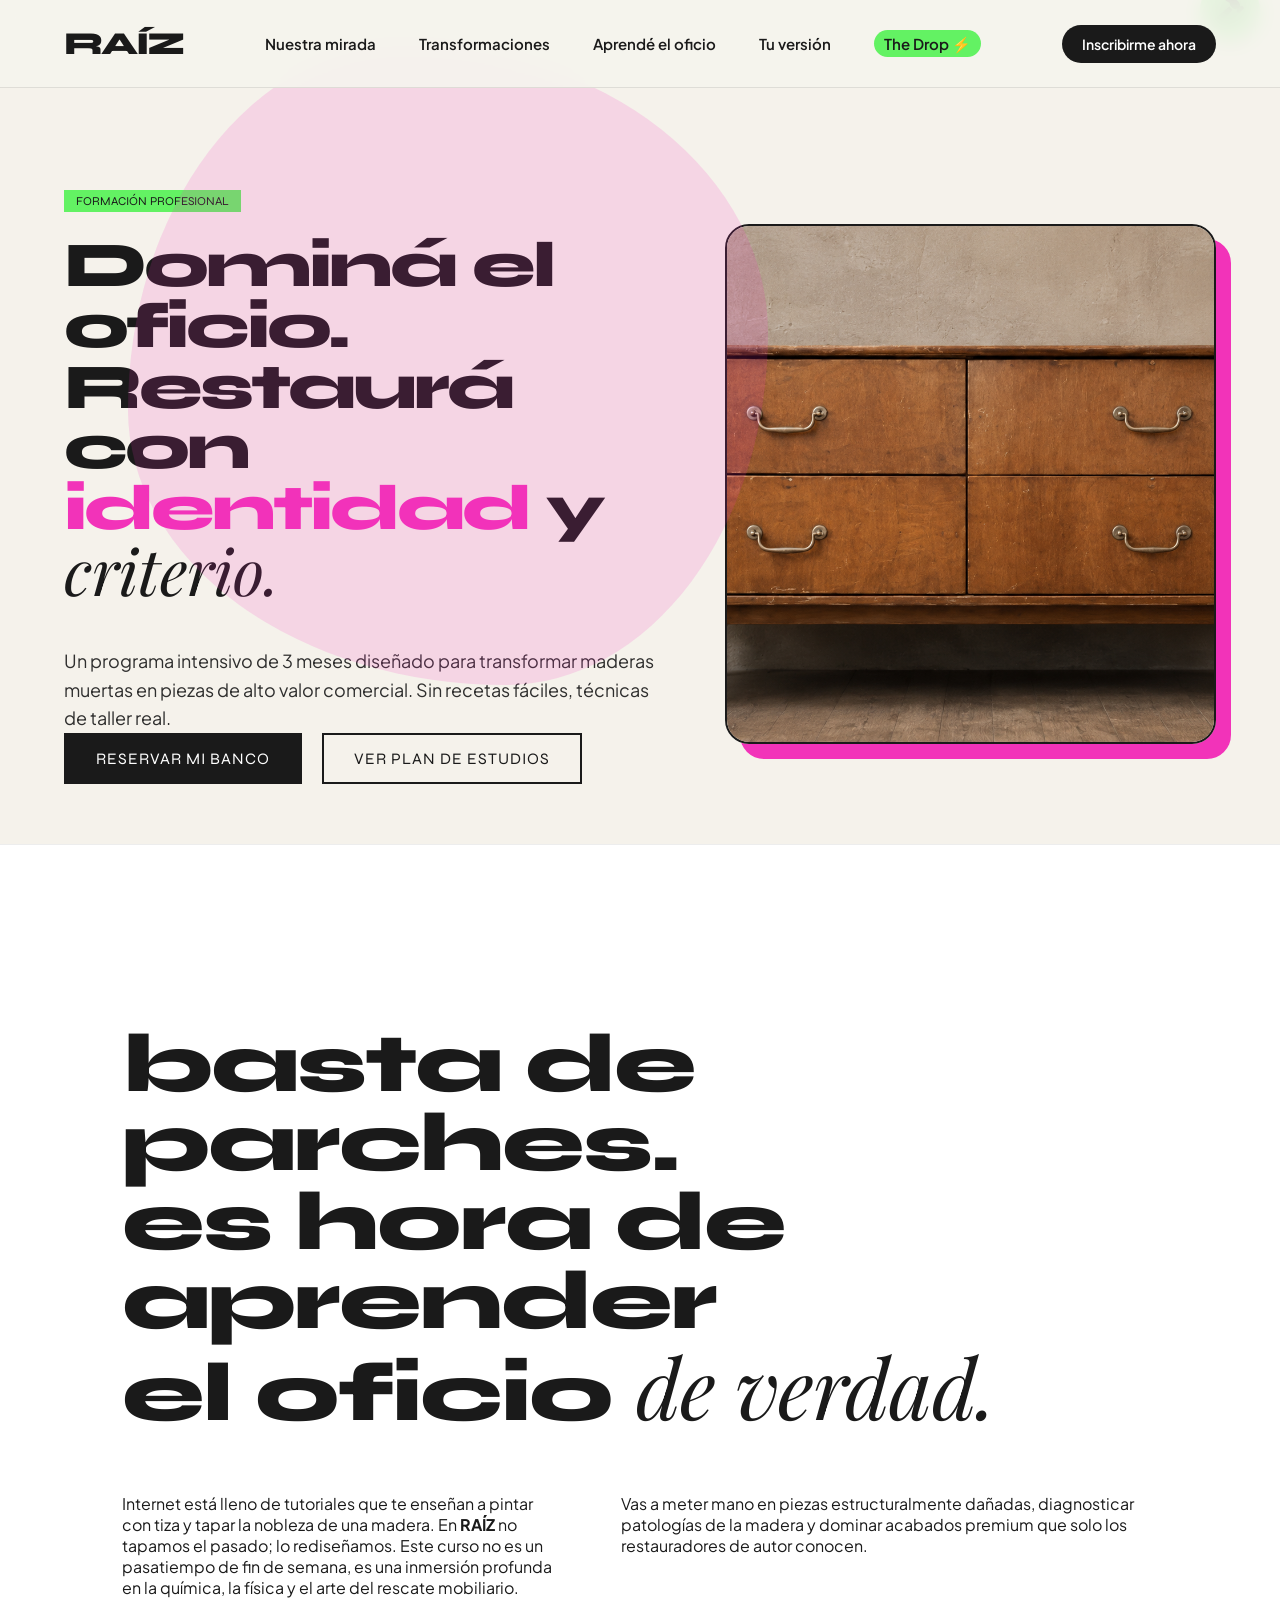
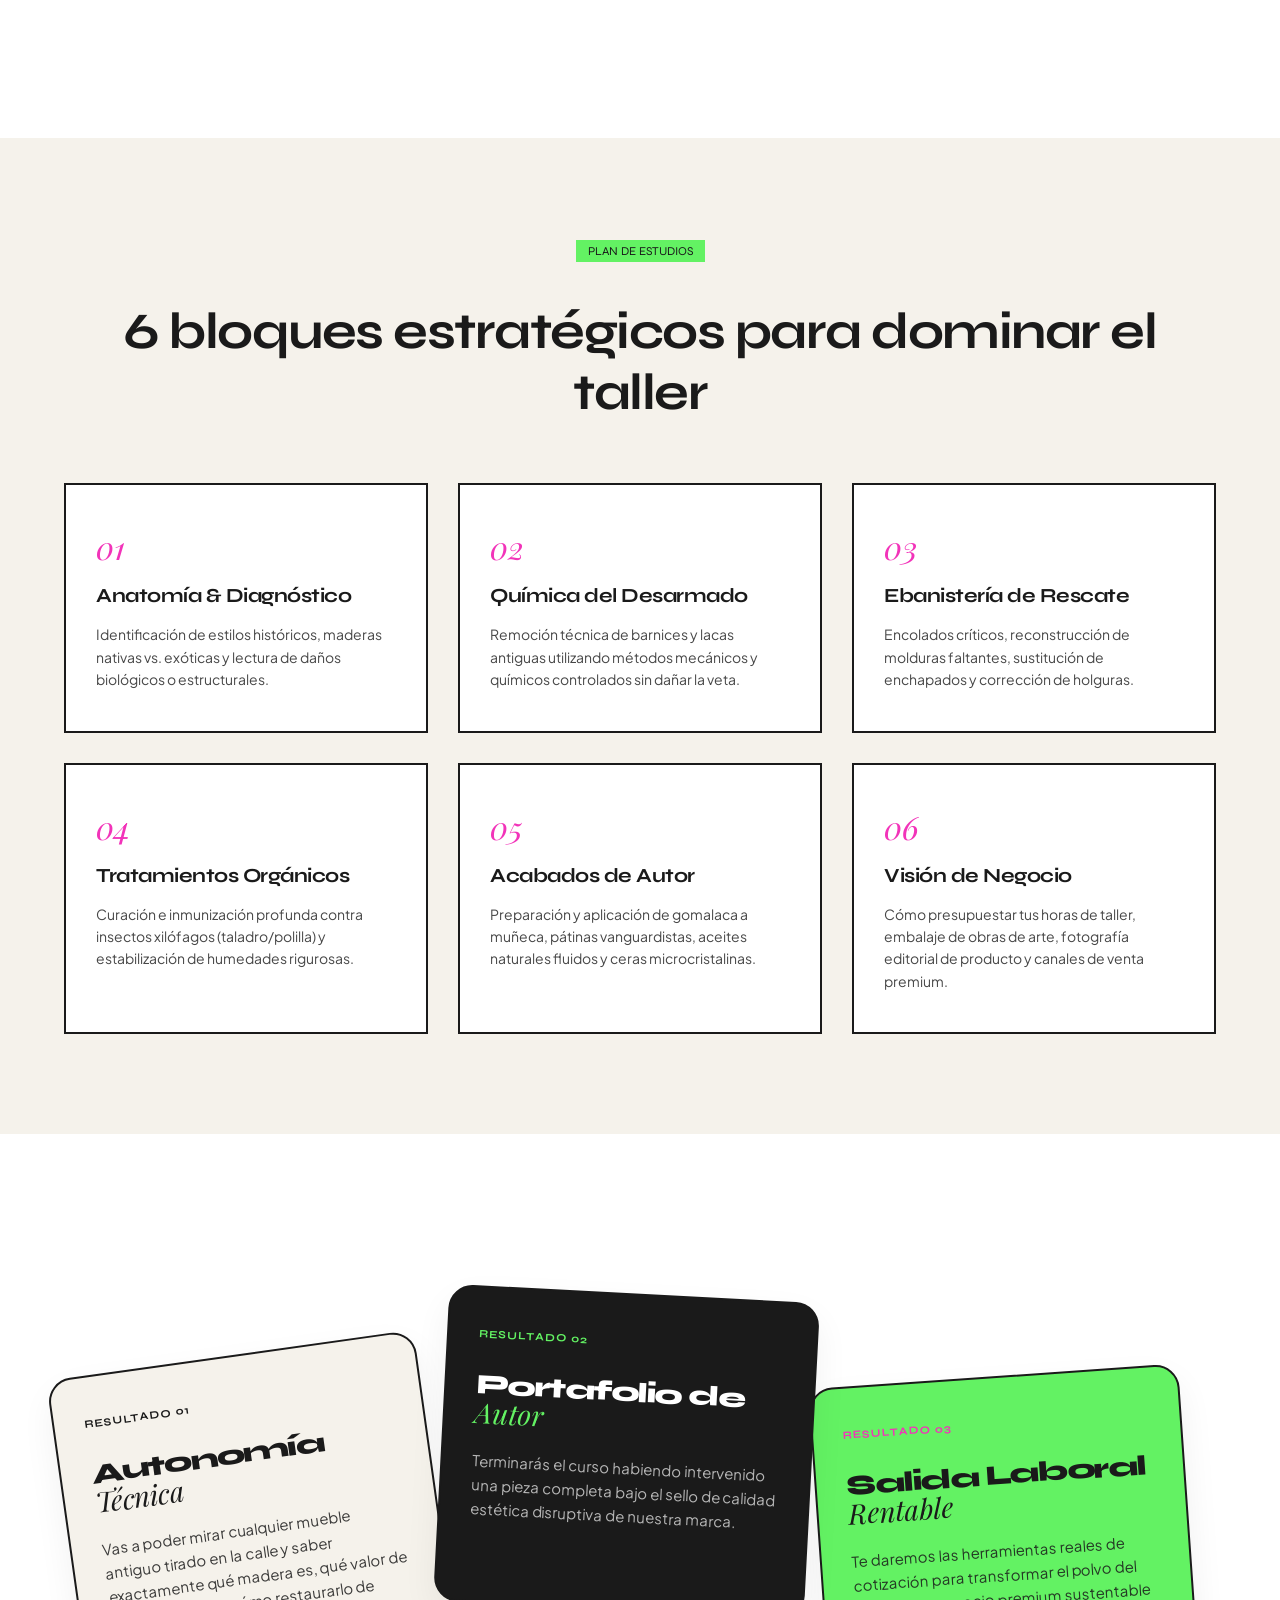
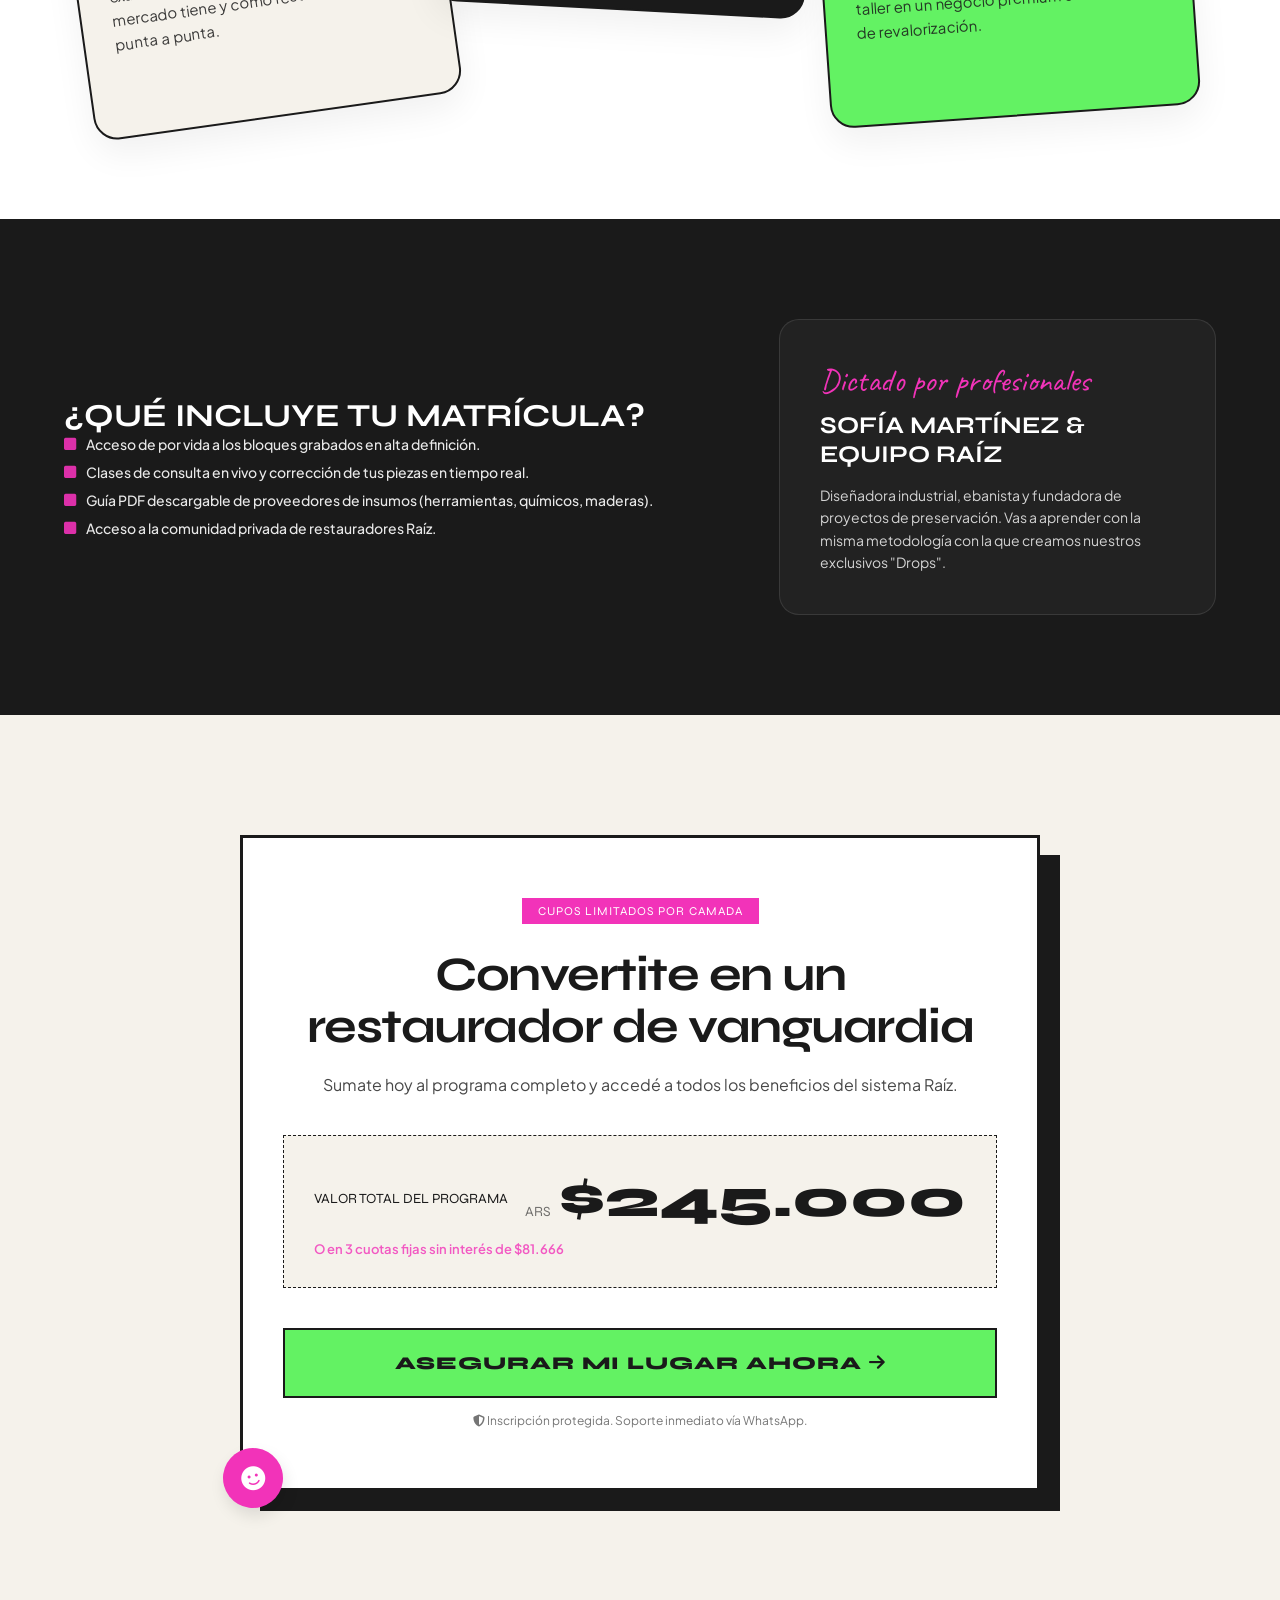
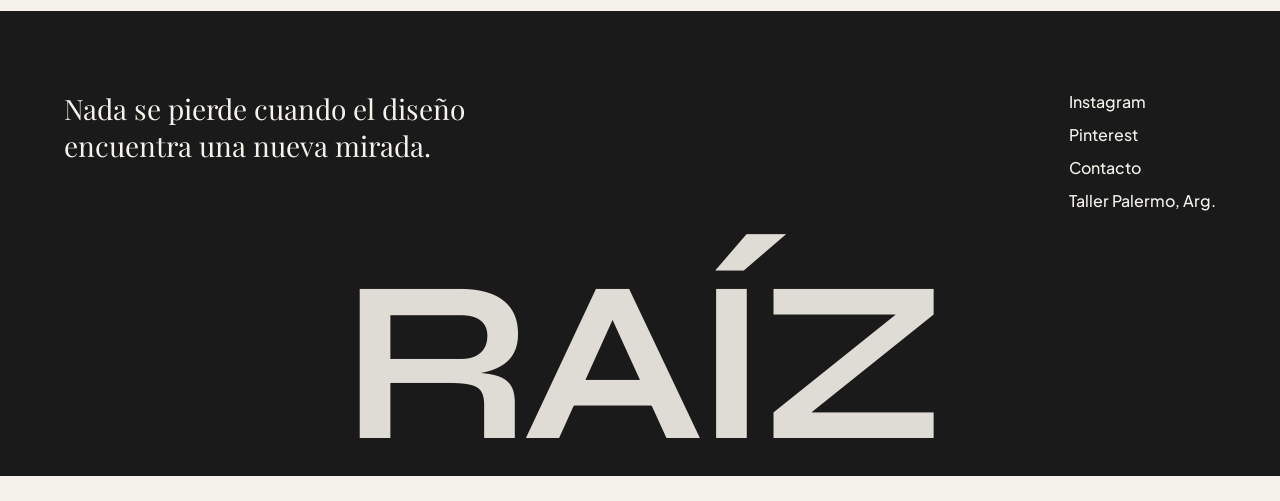
==== curso-detalle.html @ 8a344892 "primer intendo pagina detalle" ====
<!DOCTYPE html>
<html lang="es">
<head>
    <meta charset="UTF-8">
    <meta name="viewport" content="width=device-width, initial-scale=1.0">
    <title>Curso Avanzado — Aprendé a Restaurar de Verdad | RAÍZ</title>
    <link rel="preconnect" href="https://fonts.googleapis.com">
    <link rel="preconnect" href="https://fonts.gstatic.com" crossorigin>
    <link href="https://fonts.googleapis.com/css2?family=Caveat:wght@600&family=Playfair+Display:ital,wght@0,700;1,400&family=Syne:wght@700;800&family=Plus+Jakarta+Sans:wght@400;500;600&display=swap" rel="stylesheet">
    <link rel="stylesheet" href="https://cdnjs.cloudflare.com/ajax/libs/font-awesome/6.4.0/css/all.min.css">
    <link rel="stylesheet" href="css/style.css">
</head>
<body>

    <!-- NAV REUTILIZADA -->
    <header class="main-header">
        <div class="logo">RAÍZ</div>
        <nav class="nav-links">
            <a href="index.html#Nuestra mirada">Nuestra mirada</a>
            <a href="index.html#transformacion">Transformaciones</a>
            <a href="index.html#Aprendé el oficio">Aprendé el oficio</a>
            <a href="index.html#Tu versión">Tu versión</a>
            <a href="index.html#capsula" class="nav-drop-tag">The Drop ⚡</a>
        </nav>
        <a href="#inscripcion-directa" class="cta-nav">Inscribirme ahora</a>
    </header>

    <main>
        <!-- SECCIÓN 1: HERO DE CURSO (El gancho inicial) -->
        <section class="course-hero">
            <div class="course-hero-container">
                <div class="course-hero-text">
                    <span class="mini-tag" style="background-color: var(--color-lima-suave);">Formación Profesional</span>
                    <h1 class="hero-title">
                        Dominá el oficio.<br>Restaurá con <span class="highlight-text">identidad</span> y <span class="serif-italic">criterio.</span>
                    </h1>
                    <p class="course-hero-lead">Un programa intensivo de 3 meses diseñado para transformar maderas muertas en piezas de alto valor comercial. Sin recetas fáciles, técnicas de taller real.</p>
                    <div class="hero-actions">
                        <a href="#inscripcion-directa" class="btn-solid">Reservar mi Banco</a>
                        <a href="#programa" class="btn-outline">Ver Plan de Estudios</a>
                    </div>
                </div>
                <div class="course-hero-image">
                    <img src="imagenes/img7.png" alt="Taller de restauración real" class="hero-img-detail">
                    <div class="floating-sticker star-sticker"><i class="fa-solid fa-hammer"></i></div>
                </div>
            </div>
        </section>

        <!-- SECCIÓN 2: EL MANIFIESTO (Tus textos actitudinales Truus) -->
        <section class="course-manifesto-sec">
            <div class="truus-layout-container">
                <div class="story-editorial-text-truus">
                    <h2 class="section-title-truus">
                        Basta de parches.<br>Es hora de aprender <br>el oficio <span class="serif-italic-truus">de verdad.</span>
                    </h2>
                </div>
                <div class="manifesto-grid-text">
                    <p>Internet está lleno de tutoriales que te enseñan a pintar con tiza y tapar la nobleza de una madera. En <strong>RAÍZ</strong> no tapamos el pasado; lo rediseñamos. Este curso no es un pasatiempo de fin de semana, es una inmersión profunda en la química, la física y el arte del rescate mobiliario.</p>
                    <p>Vas a meter mano en piezas estructuralmente dañadas, diagnosticar patologías de la madera y dominar acabados premium que solo los restauradores de autor conocen.</p>
                </div>
            </div>
        </section>

        <!-- SECCIÓN 3: EL PROGRAMA DE 6 BLOQUES (Estructura modular disruptiva) -->
        <section id="programa" class="course-program-sec">
            <div class="program-header">
                <span class="mini-tag">Plan de estudios</span>
                <h2>6 Bloques estratégicos para dominar el taller</h2>
            </div>
            
            <div class="program-modules-grid">
                <!-- Bloque 1 -->
                <div class="module-card">
                    <span class="mod-num">01</span>
                    <h3>Anatomía & Diagnóstico</h3>
                    <p>Identificación de estilos históricos, maderas nativas vs. exóticas y lectura de daños biológicos o estructurales.</p>
                </div>
                <!-- Bloque 2 -->
                <div class="module-card">
                    <span class="mod-num">02</span>
                    <h3>Química del Desarmado</h3>
                    <p>Remoción técnica de barnices y lacas antiguas utilizando métodos mecánicos y químicos controlados sin dañar la veta.</p>
                </div>
                <!-- Bloque 3 -->
                <div class="module-card">
                    <span class="mod-num">03</span>
                    <h3>Ebanistería de Rescate</h3>
                    <p>Encolados críticos, reconstrucción de molduras faltantes, sustitución de enchapados y corrección de holguras.</p>
                </div>
                <!-- Bloque 4 -->
                <div class="module-card">
                    <span class="mod-num">04</span>
                    <h3>Tratamientos Orgánicos</h3>
                    <p>Curación e inmunización profunda contra insectos xilófagos (taladro/polilla) y estabilización de humedades rigurosas.</p>
                </div>
                <!-- Bloque 5 -->
                <div class="module-card">
                    <span class="mod-num">05</span>
                    <h3>Acabados de Autor</h3>
                    <p>Preparación y aplicación de gomalaca a muñeca, pátinas vanguardistas, aceites naturales fluidos y ceras microcristalinas.</p>
                </div>
                <!-- Bloque 6 -->
                <div class="module-card">
                    <span class="mod-num">06</span>
                    <h3>Visión de Negocio</h3>
                    <p>Cómo presupuestar tus horas de taller, embalaje de obras de arte, fotografía editorial de producto y canales de venta premium.</p>
                </div>
            </div>
        </section>

        <!-- SECCIÓN 4: LO QUE VAS A LOGRAR (Asimetría con fondo de color) -->
        <section class="course-outcomes-sec">
            <div class="truus-layout-container">
                <div class="story-cards-organic-wrap">
                    <div class="truus-organic-blob" style="background-color: var(--color-magenta); opacity: 0.15;"></div>
                    
                    <div class="story-cards-free-flow">
                        <div class="story-card truus-card-1" style="background-color: var(--color-neutro-fondo) !important; border: 2px solid var(--color-oscuro-editorial);">
                            <div class="card-header-meta">
                                <span class="card-tag" style="color: var(--color-oscuro-editorial);">Resultado 01</span>
                            </div>
                            <h3 class="card-title" style="font-size:28px;">Autonomía <br><span class="serif-italic">Técnica</span></h3>
                            <p class="card-description">Vas a poder mirar cualquier mueble antiguo tirado en la calle y saber exactamente qué madera es, qué valor de mercado tiene y cómo restaurarlo de punta a punta.</p>
                        </div>

                        <div class="story-card truus-card-2" style="background-color: var(--color-oscuro-editorial) !important; color: #fff;">
                            <div class="card-header-meta">
                                <span class="card-tag" style="color: var(--color-lima-suave);">Resultado 02</span>
                            </div>
                            <h3 class="card-title" style="color:#fff; font-size:28px;">Portafolio de <br><span class="serif-italic" style="color:var(--color-lima-suave);">Autor</span></h3>
                            <p class="card-description" style="color:rgba(255,255,255,0.8);">Terminarás el curso habiendo intervenido una pieza completa bajo el sello de calidad estética disruptiva de nuestra marca.</p>
                        </div>

                        <div class="story-card truus-card-3" style="background-color: var(--color-lima-suave) !important;">
                            <div class="card-header-meta">
                                <span class="card-tag">Resultado 03</span>
                            </div>
                            <h3 class="card-title" style="font-size:28px;">Salida Laboral <br><span class="serif-italic">Rentable</span></h3>
                            <p class="card-description">Te daremos las herramientas reales de cotización para transformar el polvo del taller en un negocio premium sustentable de revalorización.</p>
                        </div>
                    </div>
                </div>
            </div>
        </section>

        <!-- SECCIÓN 5: LA EXPERIENCIA POR DENTRO (Eliminación de fricción) -->
        <section class="course-experience">
            <div class="experience-container">
                <div class="exp-box">
                    <h3>¿Qué incluye tu matrícula?</h3>
                    <ul class="course-includes-list">
                        <li><i class="fa-solid fa-square text-magenta"></i> Acceso de por vida a los bloques grabados en alta definición.</li>
                        <li><i class="fa-solid fa-square text-magenta"></i> Clases de consulta en vivo y corrección de tus piezas en tiempo real.</li>
                        <li><i class="fa-solid fa-square text-magenta"></i> Guía PDF descargable de proveedores de insumos (herramientas, químicos, maderas).</li>
                        <li><i class="fa-solid fa-square text-magenta"></i> Acceso a la comunidad privada de restauradores Raíz.</li>
                    </ul>
                </div>
                <div class="exp-instructor">
                    <span class="script-tag" style="font-family: var(--font-script-retro); font-size: 32px; color: var(--color-magenta); display: block; margin-bottom: 10px;">Dictado por profesionales</span>
                    <h4 style="font-family: var(--font-heading-heavy); font-size: 24px; text-transform: uppercase; margin-bottom: 15px;">Sofía Martínez & Equipo RAÍZ</h4>
                    <p style="font-size: 14px; opacity: 0.8; line-height: 1.6;">Diseñadora industrial, ebanista y fundadora de proyectos de preservación. Vas a aprender con la misma metodología con la que creamos nuestros exclusivos "Drops".</p>
                </div>
            </div>
        </section>

        <!-- SECCIÓN 6: CIERRE DE CONVERSIÓN MASIVO (El checkout marketinero) -->
        <section id="inscripcion-directa" class="course-checkout-sec">
            <div class="checkout-card-box">
                <div class="floating-sticker smiley-sticker"><i class="fa-solid fa-face-smile"></i></div>
                <div class="checkout-badge">Cupos Limitados por camada</div>
                <h2>Convertite en un restaurador de vanguardia</h2>
                <p>Sumate hoy al programa completo y accedé a todos los beneficios del sistema Raíz.</p>
                
                <div class="checkout-pricing">
                    <div class="price-row">
                        <span class="price-lbl">Valor total del programa</span>
                        <div class="price-tag-big">
                            <span class="curr">ARS</span>
                            <span class="val">$245.000</span>
                        </div>
                    </div>
                    <p class="installments-hint">O en 3 cuotas fijas sin interés de $81.666</p>
                </div>

                <div class="checkout-actions">
                    <a href="https://wa.me/tu-numero?text=Hola!%20Quiero%20inscribirme%20al%20Curso%20Profesional%20de%20Restauración" target="_blank" class="btn-checkout-cta">
                        Asegurar mi lugar ahora <i class="fa-solid fa-arrow-right"></i>
                    </a>
                    <span class="secure-notice"><i class="fa-solid fa-shield-halved"></i> Inscripción protegida. Soporte inmediato vía WhatsApp.</span>
                </div>
            </div>
        </section>
    </main>

    <!-- FOOTER REUTILIZADO -->
    <footer class="main-footer">
        <div class="footer-top">
            <div class="footer-col">
                <p class="footer-manifesto">Nada se pierde cuando el diseño encuentra una nueva mirada.</p>
            </div>
            <div class="footer-col links-col">
                <a href="#">Instagram</a>
                <a href="#">Pinterest</a>
                <a href="#">Contacto</a>
                <a href="#">Taller Palermo, Arg.</a>
            </div>
        </div>
        <div class="footer-massive-logo">
            <h2>RAÍZ</h2>
        </div>
    </footer>

</body>
</html>
---- css/style.css ----
:root {
    
    --color-neutro-fondo: #F5F2EB;     /* Crema */
    --color-oscuro-editorial: #1A1A1A; /* Oscuro */
    --color-magenta: #F233B9;          /* Magenta vibrante */
    --color-lima-suave: #63F263;       /* Lima */
    
    --color-verde-seco: #1A1A1A;       
    --color-naranja: #F233B9;          
    --color-lila: #63F263;             
    
    
    --font-heading-heavy: 'Syne', sans-serif; /* Alternativa a Owners */
    --font-serif-luxury: 'Playfair Display', serif; /* Alternativa a IvyPresto */
    --font-script-retro: 'Caveat', cursive; /* Alternativa a Bello Script Pro */
    --font-body: 'Plus Jakarta Sans', sans-serif;
}

* {
    margin: 0;
    padding: 0;
    box-sizing: border-box;
}

html {
    scroll-behavior: smooth;
}

body {
    background-color: var(--color-neutro-fondo);
    color: var(--color-oscuro-editorial);
    font-family: var(--font-body);
    overflow-x: hidden;
}

/* ==========================================================================
   ESTILOS COMPONENTES REUTILIZABLES (BOTONES / STICKERS)
   ========================================================================== */
.btn-solid {
    background-color: var(--color-oscuro-editorial);
    color: #fff;
    padding: 16px 32px;
    font-family: var(--font-heading-heavy);
    text-transform: uppercase;
    text-decoration: none;
    letter-spacing: 1px;
    display: inline-block;
    transition: transform 0.3s cubic-bezier(0.175, 0.885, 0.32, 1.275), background-color 0.3s;
}

.btn-solid:hover {
    transform: scale(1.05) rotate(-1deg);
    background-color: var(--color-magenta);
}

.btn-outline {
    border: 2px solid var(--color-oscuro-editorial);
    color: var(--color-oscuro-editorial);
    padding: 14px 30px;
    font-family: var(--font-heading-heavy);
    text-transform: uppercase;
    text-decoration: none;
    letter-spacing: 1px;
    display: inline-block;
    transition: all 0.3s ease;
}

.btn-outline:hover {
    background-color: var(--color-oscuro-editorial);
    color: var(--color-neutro-fondo);
}

.floating-sticker {
    position: absolute;
    width: 60px;
    height: 60px;
    border-radius: 50%;
    display: flex;
    justify-content: center;
    align-items: center;
    font-size: 24px;
    z-index: 10;
    box-shadow: 0 8px 16px rgba(0,0,0,0.1);
}

.star-sticker {
    background-color: var(--color-lima-suave);
    color: var(--color-oscuro-editorial);
    top: -20px;
    right: 20px;
    animation: spin 10s linear infinite;
}

.smiley-sticker {
    background-color: var(--color-magenta);
    color: #fff;
    bottom: -20px;
    left: -20px;
    transform: rotate(-15deg);
}

@keyframes spin { 100% { transform: rotate(360deg); } }

/* ==========================================================================
   HEADER / NAVEGACIÓN EDITORIAL
   ========================================================================== */
.main-header {
    display: flex;
    justify-content: space-between;
    align-items: center;
    padding: 24px 5%;
    border-bottom: 1px solid rgba(21, 21, 21, 0.1);
    position: sticky;
    top: 0;
    background-color: rgba(246, 244, 238, 0.9);
    backdrop-filter: blur(10px);
    z-index: 100;
}

.logo {
    font-family: var(--font-heading-heavy);
    font-size: 32px;
    font-weight: 800;
    letter-spacing: -2px;
}

.nav-links a {
    text-decoration: none;
    color: var(--color-oscuro-editorial);
    font-weight: 600;
    margin: 0 20px;
    font-size: 15px;
    transition: color 0.3s;
}

.nav-links a:hover {
    color: var(--color-magenta);
}

.nav-drop-tag {
    background-color: var(--color-lima-suave);
    padding: 4px 10px;
    border-radius: 20px;
}

.cta-nav {
    text-decoration: none;
    color: #fff;
    background-color: var(--color-verde-seco);
    padding: 10px 20px;
    font-weight: 600;
    font-size: 14px;
    border-radius: 50px;
}

/* ==========================================================================
   HERO: EL SHOCK DEL CONTRASTE
   ========================================================================== */
.hero-section {
    padding: 80px 5%;
    min-height: calc(100vh - 90px);
    display: flex;
    align-items: center;
}

.hero-container {
    display: grid;
    grid-template-columns: 1.2fr 0.8fr;
    gap: 60px;
    align-items: center;
    width: 100%;
}

.mini-tag {
    font-family: var(--font-heading-heavy);
    text-transform: uppercase;
    background-color: var(--color-lila);
    padding: 4px 12px;
    font-size: 12px;
    display: inline-block;
    margin-bottom: 24px;
}

.hero-title {
    font-family: var(--font-heading-heavy);
    font-size: clamp(40px, 5vw, 72px);
    line-height: 0.95;
    letter-spacing: -3px;
    font-weight: 800;
    margin-bottom: 40px;
}

.serif-italic {
    font-family: var(--font-serif-luxury);
    font-style: italic;
    font-weight: 400;
    letter-spacing: 0;
}

.highlight-text {
    color: var(--color-magenta);
}

.hero-actions {
    display: flex;
    gap: 20px;
}

.hero-image-block {
    position: relative;
    border-radius: 12px;
}

.hero-img {
    width: 100%;
    height: 550px;
    object-fit: cover;
    border-radius: 8px;
    filter: saturate(1.1);
    box-shadow: 20px 20px 0px var(--color-verde-seco);
}


/* Estructura de las Tarjetas integradas al diseño */
.story-card {
    background: lima;
    border: 2px solid var(--color-oscuro-editorial);
    padding: 40px 30px;
    display: flex;
    flex-direction: column;
    justify-content: space-between;
    transition: transform 0.3s cubic-bezier(0.175, 0.885, 0.32, 1.275), background-color 0.3s;
}

/* Hover alineado a tu hero: ligera rotación disruptiva y cambio de fondo */
.story-card:hover {
    transform: scale(1.02) rotate(1deg);
    background-color: rgba(26, 26, 26, 0.03); /* Tinte sutil oscuro */
}

/* Forzar que las cards impares giren hacia el otro lado para mayor dinamismo de autor */
.story-card:nth-child(even):hover {
    transform: scale(1.02) rotate(-1deg);
}

/* Metadata superior (Tag y Número) */
.card-header-meta {
    display: flex;
    justify-content: space-between;
    align-items: center;
    margin-bottom: 30px;
}

.card-tag {
    font-family: var(--font-heading-heavy); /* Cambiado al sistema */
    font-size: 11px;
    text-transform: uppercase;
    letter-spacing: 1px;
    font-weight: 700;
    color: var(--color-magenta); 
}

.card-index {
    font-family: var(--font-serif-luxury);
    font-style: italic;
    font-size: 24px;
    color: var(--color-oscuro-editorial);
    opacity: 0.3;
}

/* Títulos con tu fuente pesada Syne */
.card-title {
    font-family: var(--font-heading-heavy);
    font-size: 36px;
    font-weight: 800;
    line-height: 1;
    color: var(--color-oscuro-editorial);
    margin-bottom: 20px;
    letter-spacing: -1.5px;
}

.card-description {
    font-family: var(--font-body);
    font-size: 15px;
    line-height: 1.6;
    color: var(--color-oscuro-editorial);
    opacity: 0.85;
    margin-bottom: 40px;
    flex-grow: 1; 
}

/* Adaptación del botón interno para que se comporte como tus clases globales */
.story-card .btn-outline {
    align-self: flex-start; /* Alinea el botón a la izquierda en vez de estirarse todo */
    width: 100%;
    text-align: center;
    padding: 12px 20px;
    font-size: 13px;
}
/* ==========================================================================
   SECCIÓN 2: INTERACTIVO ANTES Y DESPUÉS (SLIDER)
   ========================================================================== */
.transform-section {
    padding: 100px 5%;
}

.section-header-center {
    text-align: center;
    margin-bottom: 50px;
}

.section-header-center h2 {
    font-family: var(--font-serif-luxury);
    font-size: 38px;
    font-weight: 400;
}

.slider-container {
    position: relative;
    width: 100%;
    max-width: 1000px;
    height: 600px;
    margin: 0 auto;
    overflow: hidden;
    border-radius: 12px;
    box-shadow: 0 20px 40px rgba(0,0,0,0.1);
}

.slider-img {
    position: absolute;
    top: 0;
    left: 0;
    width: 100%;
    height: 100%;
}

.slider-img img {
    width: 100%;
    height: 100%;
    object-fit: cover;
    display: block;
}

.img-after {
    width: 50%; /* Controlado dinámicamente por JS */
    z-index: 2;
}

/* El input invisible superpuesto para control nativo táctil y desktop */
.slider-range-input {
    position: absolute;
    -webkit-appearance: none;
    appearance: none;
    width: 100%;
    height: 100%;
    background: transparent;
    z-index: 5;
    cursor: ew-resize;
    outline: none;
    top: 0;
    left: 0;
}

/* Línea divisoria visual */
.slider-button {
    position: absolute;
    top: 0;
    left: 50%;
    width: 4px;
    height: 100%;
    background-color: #fff;
    z-index: 4;
    transform: translateX(-50%);
    pointer-events: none;
}

.slider-button::after {
    content: "↔";
    position: absolute;
    top: 50%;
    left: 50%;
    transform: translate(-50%, -50%);
    width: 50px;
    height: 50px;
    background-color: var(--color-oscuro-editorial);
    color: #fff;
    border-radius: 50%;
    text-align: center;
    line-height: 46px;
    font-size: 20px;
    font-weight: bold;
    border: 2px solid #fff;
}

/* ==========================================================================
   NUEVA MAQUETACIÓN: SLIDER CENTRADO ABSOLUTO (ESTILO TRUUS / RAÍZ)
   ========================================================================== */
.courses-slider-section {
    padding: 100px 0 80px 0;
    background-color: var(--color-neutro-fondo);
    display: flex;
    flex-direction: column;
    gap: 40px;
    position: relative;
    overflow: hidden;
}

.courses-editorial-header {
    display: flex;
    justify-content: space-between;
    align-items: flex-end;
    padding: 0 5%;
    flex-wrap: wrap;
    gap: 20px;
}

.courses-main-title {
    font-family: var(--font-heading-heavy);
    font-size: clamp(38px, 5.5vw, 68px);
    font-weight: 800;
    line-height: 0.95;
    letter-spacing: -2px;
    color: var(--color-oscuro-editorial);
    margin-top: 15px;
}

.serif-italic-courses {
    font-family: var(--font-serif-luxury);
    font-style: italic;
    font-weight: 400;
}

/* Contenedor del Escenario de las Tarjetas */
.courses-deck-container {
    width: 100%;
    position: relative;
    display: flex;
    justify-content: center;
}

.courses-window {
    width: clamp(300px, 28vw, 400px); /* Obliga a la ventana a medir exactamente lo que mide una tarjeta */
    overflow: visible; /* Deja que las tarjetas de los lados se asomen armónicamente */
}

.courses-track {
    display: flex;
    gap: 40px; /* Espaciado entre tarjetas */
    transition: transform 0.6s cubic-bezier(0.25, 1, 0.3, 1);
    will-change: transform;
}

/* Estructura Individual de la Tarjeta */
.course-card-wrapper {
    width: clamp(300px, 28vw, 400px);
    flex-shrink: 0;
    transition: transform 0.6s cubic-bezier(0.25, 1, 0.3, 1), opacity 0.6s ease;
    opacity: 0.3; /* Apaga las tarjetas laterales para un look ultra editorial */
    transform: scale(0.9);
}

/* Tarjeta Central Activa */
.course-card-wrapper.active {
    opacity: 1;
    transform: scale(1);
}

.course-card {
    background-color: var(--color-oscuro-editorial);
    color: #fff;
    border-radius: 28px;
    padding: 40px 32px;
    height: 560px;
    display: flex;
    flex-direction: column;
    justify-content: space-between;
    border: 2px solid transparent;
    box-shadow: 0 10px 40px rgba(0, 0, 0, 0.12);
    position: relative;
}

.course-card-wrapper.active .course-card {
    box-shadow: 0 25px 50px rgba(0, 0, 0, 0.3);
}

/* Bordes de color sutiles */
.course-card.border-magenta { border-color: rgba(242, 51, 185, 0.25); }
.course-card.border-lima { border-color: rgba(99, 242, 99, 0.25); }

/* Meta superior (Duración y Badge) */
.card-course-meta {
    display: flex;
    justify-content: space-between;
    align-items: center;
}

.course-duration {
    font-size: 13px;
    font-weight: 500;
    opacity: 0.6;
    display: flex;
    align-items: center;
    gap: 6px;
}

.course-badge {
    font-family: var(--font-heading-heavy);
    font-size: 11px;
    text-transform: uppercase;
    padding: 5px 14px;
    border-radius: 20px;
    font-weight: 700;
}

.badge-magenta { background-color: var(--color-magenta); color: #fff; }
.badge-lima { background-color: var(--color-lima-suave); color: var(--color-oscuro-editorial); }

/* Cuerpo de la tarjeta */
.card-course-main {
    margin-top: 25px;
    flex-grow: 1;
}

.course-teacher {
    font-family: var(--font-serif-luxury);
    font-style: italic;
    font-size: 16px;
    opacity: 0.8;
    margin-bottom: 6px;
}

.course-card-title {
    font-family: var(--font-heading-heavy);
    font-size: clamp(24px, 2.2vw, 32px);
    font-weight: 800;
    line-height: 1.05;
    letter-spacing: -1px;
    margin-bottom: 15px;
}

.course-card-desc {
    font-size: 14px;
    line-height: 1.45;
    opacity: 0.7;
    margin-bottom: 25px;
}

/* Listado de contenidos */
.course-includes-list {
    list-style: none;
    display: flex;
    flex-direction: column;
    gap: 10px;
}

.course-includes-list li {
    font-size: 14px;
    font-weight: 500;
    display: flex;
    align-items: center;
    gap: 10px;
    opacity: 0.9;
}

.course-includes-list li.include-highlight {
    font-family: var(--font-heading-heavy);
    font-size: 13px;
    text-transform: uppercase;
    letter-spacing: 0.5px;
}

.text-magenta { color: var(--color-magenta); }
.text-lima { color: var(--color-lima-suave); }

/* Footer de la tarjeta: Precio y Botón */
.card-course-footer {
    display: flex;
    justify-content: space-between;
    align-items: center;
    margin-top: 25px;
    border-top: 1px solid rgba(255, 255, 255, 0.1);
    padding-top: 20px;
}

.course-price-box {
    display: flex;
    flex-direction: column;
}

.price-currency {
    font-size: 11px;
    font-family: var(--font-heading-heavy);
    opacity: 0.5;
    letter-spacing: 1px;
}

.price-value {
    font-family: var(--font-heading-heavy);
    font-size: 26px;
    font-weight: 800;
    letter-spacing: -1px;
}

/* Botón de conversión atrapante */
.btn-course-buy {
    text-decoration: none;
    font-family: var(--font-heading-heavy);
    font-size: 13px;
    text-transform: uppercase;
    font-weight: 700;
    padding: 14px 24px;
    border-radius: 50px;
    display: inline-flex;
    align-items: center;
    gap: 8px;
    letter-spacing: 0.5px;
    transition: transform 0.3s cubic-bezier(0.175, 0.885, 0.32, 1.275), background-color 0.3s;
}

.btn-bg-magenta { background-color: var(--color-magenta); color: #fff; }
.btn-bg-lima { background-color: var(--color-lima-suave); color: var(--color-oscuro-editorial); }

.btn-course-buy:hover {
    transform: scale(1.06) rotate(-1deg);
    background-color: #fff;
    color: var(--color-oscuro-editorial);
}

/* Controles abajo del Slider, perfectamente centrados */
.courses-slider-controls-bottom {
    display: flex;
    justify-content: center;
    gap: 20px;
    margin-top: 20px;
}

.slider-arrow {
    width: 60px;
    height: 60px;
    border-radius: 50%;
    border: 2px solid var(--color-oscuro-editorial);
    background-color: transparent;
    color: var(--color-oscuro-editorial);
    font-size: 18px;
    cursor: pointer;
    display: flex;
    justify-content: center;
    align-items: center;
    transition: all 0.3s cubic-bezier(0.16, 1, 0.3, 1);
}

.slider-arrow:hover {
    background-color: var(--color-oscuro-editorial);
    color: var(--color-neutro-fondo);
    transform: scale(1.05);
}

/* Responsive para pantallas chicas */
@media (max-width: 768px) {
    .courses-window { width: 290px; }
    .course-card-wrapper { width: 290px; }
    .course-card { height: 580px; padding: 30px 20px; }
}
/* ==========================================================================
   SECCIÓN 5: COLOR STUDIO INTERACTIVO
   ========================================================================== */
.interactive-color-section {
    padding: 100px 5%;
    background-color: #fff;
    text-align: center;
}

.color-studio-header h2 {
    font-family: var(--font-heading-heavy);
    font-size: 48px;
    letter-spacing: -2px;
    line-height: 1;
    margin-bottom: 50px;
}

.color-studio-workspace {
    position: relative;
    max-width: 700px;
    margin: 0 auto;
}

.mueble-display-container {
    position: relative;
    width: 100%;
    height: 500px;
    border-radius: 8px;
    overflow: hidden;
}

.btn-crema-fix { background-color: var(--color-neutro-fondo); border: 1px solid #ccc !important; }
.btn-magenta { background-color: var(--color-magenta); }
.btn-lima { background-color: var(--color-lima-suave); }
.btn-oscuro-fix { background-color: var(--color-oscuro-editorial); }
.mueble-base-img {
    width: 100%;
    height: 100%;
    object-fit: contain;
    mix-blend-mode: multiply; /* Permite que el color del overlay interactúe con las sombras */
}

.mueble-color-overlay {
    position: absolute;
    top: 0;
    left: 0;
    width: 100%;
    height: 100%;
    background-color: rgba(227, 24, 115, 0.4); /* Color por defecto */
    transition: background-color 0.5s ease;
    pointer-events: none;
    z-index: 1;
}

/* Botonera flotante interactiva */
.color-picker-floating {
    position: absolute;
    right: -80px;
    top: 50%;
    transform: translateY(-50%);
    background: #151515;
    color: #fff;
    padding: 20px;
    border-radius: 40px;
    box-shadow: 0 10px 30px rgba(0,0,0,0.15);
    animation: floatBounce 3s ease-in-out infinite alternate;
}

.color-picker-floating p {
    font-size: 11px;
    text-transform: uppercase;
    font-family: var(--font-heading-heavy);
    margin-bottom: 12px;
    letter-spacing: 1px;
}

.picker-buttons {
    display: flex;
    flex-direction: column;
    gap: 15px;
    align-items: center;
}

.color-dot {
    width: 35px;
    height: 35px;
    border-radius: 50%;
    border: 3px solid transparent;
    cursor: pointer;
    transition: transform 0.2s;
}

.color-dot:hover { transform: scale(1.15); }
.color-dot.active { border-color: #fff; }

.btn-magenta { background-color: var(--color-magenta); }
.btn-lima { background-color: var(--color-lima-suave); }
.btn-cobalto { background-color: #002BFF; }
.btn-naranja { background-color: var(--color-naranja); }

@keyframes floatBounce {
    0% { transform: translateY(-45%); }
    100% { transform: translateY(-55%); }
}


/* ==========================================================================
   NUEVA SECCIÓN: DROP MARQUEE INFINITO
   ========================================================================== */
.drop-marquee-section {
    padding: 100px 0 120px 0; /* Sin padding lateral para que las fotos mueran al borde de pantalla */
    background-color: var(--color-neutro-fondo);
    display: flex;
    flex-direction: column;
    gap: 60px;
}

/* Encabezado editorial balanceado y asimétrico */
.drop-editorial-header {
    display: flex;
    justify-content: space-between;
    align-items: flex-end;
    padding: 0 5%; /* Mantenemos el bloque alineado al margen de la web */
    flex-wrap: wrap;
    gap: 30px;
}

.drop-main-title {
    font-family: var(--font-heading-heavy);
    font-size: clamp(40px, 6vw, 75px);
    font-weight: 800;
    line-height: 0.95;
    letter-spacing: -2px;
    text-transform: lowercase; /* Identidad Truus */
    color: var(--color-oscuro-editorial);
    margin-bottom: 20px;
}

.drop-subtitle {
    font-family: var(--font-body);
    font-size: clamp(15px, 1.5vw, 18px);
    max-width: 650px;
    line-height: 1.5;
    color: var(--color-oscuro-editorial);
    opacity: 0.9;
}

.serif-italic-drop {
    font-family: var(--font-serif-luxury);
    font-style: italic;
    font-weight: 400;
}

/* Botón adaptado a tu estilo de interacción disruptiva */
.btn-solid-drop {
    background-color: var(--color-oscuro-editorial);
    color: #fff;
    padding: 16px 36px;
    font-family: var(--font-heading-heavy);
    text-transform: uppercase;
    text-decoration: none;
    letter-spacing: 1px;
    font-size: 14px;
    display: inline-block;
    border-radius: 0px; /* Mantener estética de bloque rígido */
    transition: transform 0.3s cubic-bezier(0.175, 0.885, 0.32, 1.275), background-color 0.3s;
}

.btn-solid-drop:hover {
    transform: scale(1.05) rotate(1deg);
    background-color: var(--color-magenta);
}

/* El escenario del carrusel infinito */
.marquee-carousel-wrapper {
    overflow: hidden; /* Oculta el sobrante que va saliendo de pantalla */
    width: 100%;
    position: relative;
    cursor: grab;
}

.marquee-carousel-wrapper:active {
    cursor: grabbing;
}

/* El riel contenedor que se desplaza */
.marquee-infinite-track {
    display: flex;
    width: max-content;
}

/* Los bloques idénticos de contenido */
.marquee-group {
    display: flex;
    gap: 30px;
    padding-right: 30px; /* Espacio de separación idéntico al gap para evitar saltos */
    will-change: transform;
    animation: scrollInfiniteMarquee 35s linear infinite; /* Tiempo total de una vuelta */
}

/* Las tarjetas de las imágenes del drop (Estilo rectángulos altos elegantes de estudio) */
.marquee-card {
    width: clamp(280px, 25vw, 380px);
    height: clamp(380px, 35vw, 500px);
    flex-shrink: 0;
    border-radius: 20px; /* Bordes redondeados modernos líquidos orgánicos como tus tarjetas superiores */
    overflow: hidden;
    box-shadow: 0 10px 30px rgba(0,0,0,0.04);
    transition: transform 0.4s cubic-bezier(0.16, 1, 0.3, 1), box-shadow 0.4s;
    border: 1px solid rgba(26, 26, 26, 0.05);
}

.marquee-card img {
    width: 100%;
    height: 100%;
    object-fit: cover; /* Hace que se encuadren perfectas sin deformar el mueble */
    transition: scale 0.6s ease;
}

/* Efecto Hover interactivo refinado de estudio sobre las fotos individuales */
.marquee-card:hover {
    transform: scale(1.03) translateY(-8px);
    box-shadow: 0 20px 40px rgba(26,26,26,0.12);
}

.marquee-card:hover img {
    scale: 1.05;
}

/* Detener la animación general cuando el cursor está sobre el carrusel (Opcional, muy Truus) */
.marquee-carousel-wrapper:hover .marquee-group {
    animation-play-state: paused;
}

/* Keyframes nativos calculados por hardware para bucle invisible */
@keyframes scrollInfiniteMarquee {
    0% {
        transform: translate3d(0, 0, 0);
    }
    100% {
        transform: translate3d(-100%, 0, 0); /* Corre exactamente la mitad del riel (un grupo entero) y resetea */
    }
}

/* Ajuste rápido para pantallas chiquitas */
@media (max-width: 768px) {
    .drop-editorial-header {
        flex-direction: column;
        align-items: flex-start;
    }
    .marquee-group {
        gap: 15px;
        padding-right: 15px;
    }
    .marquee-card {
        width: 240px;
        height: 320px;
    }
}

/* ==========================================================================
   FOOTER EDITORIAL MASIVO
   ========================================================================== */
.main-footer {
    background-color: var(--color-verde-seco);
    color: var(--color-neutro-fondo);
    padding: 80px 5% 20px 5%;
}

.footer-top {
    display: flex;
    justify-content: space-between;
    align-items: flex-start;
    margin-bottom: 60px;
}

.footer-manifesto {
    font-family: var(--font-serif-luxury);
    font-size: 28px;
    max-width: 500px;
    line-height: 1.3;
}

.links-col {
    display: flex;
    flex-direction: column;
    gap: 12px;
}

.links-col a {
    color: var(--color-neutro-fondo);
    text-decoration: none;
    font-weight: 500;
}

.links-col a:hover { color: var(--color-lima-suave); }

.footer-massive-logo h2 {
    font-family: var(--font-heading-heavy);
    font-size: clamp(60px, 18vw, 260px);
    line-height: 0.8;
    letter-spacing: -10px;
    text-align: center;
    margin: 0;
    opacity: 0.9;
    user-select: none;
}

/* ==========================================================================
   RESPONSIVE DESIGN (MOBILE OPTIMIZATION)
   ========================================================================== */
@media (max-width: 968px) {
    .hero-container { grid-template-columns: 1fr; gap: 40px; }
    .hero-img { height: 350px; }
    .story-grid { grid-template-columns: 1fr; }
    .story-gallery { flex-direction: column; align-items: center; gap: 60px; }
    .workshop-grid { grid-template-columns: 1fr; }
    .benefits-container { grid-template-columns: 1fr; }
    .benefit-card { transform: none !important; }
    .color-picker-floating { position: static; transform: none; display: flex; flex-direction: row; justify-content: center; width: 100%; margin-top: 20px; border-radius: 12px; animation: none; }
    .picker-buttons { flex-direction: row; }
    .footer-top { flex-direction: column; gap: 40px; }
}
/* ==========================================================================
   NUEVA MAQUETACIÓN
   ========================================================================== */

/* Modificamos el contenedor para acercar el título a las tarjetas */
.truus-layout-container {
    max-width: 1400px;
    margin: 0 auto;
    padding: 80px 5% 40px 5%; /* Menos padding inferior */
    display: flex;
    flex-direction: column;
    gap: 60px; /* Reducido de 120px a 60px para que se integre con las cards */
}

/* Modificamos el tamaño y espaciado del título masivo */
.section-title-truus {
    font-family: var(--font-heading-heavy);
    font-size: clamp(45px, 6.5vw, 85px); /* Reducido sustancialmente de 140px a un máximo de 85px */
    font-weight: 800;
    line-height: 0.95; /* Subimos un toque de 0.85 a 0.95 para mejor legibilidad */
    letter-spacing: -2px; /* Menos pegadas para que no sea tan tosco el bloque */
    color: var(--color-oscuro-editorial);
    text-transform: lowercase;
}

/* Reducimos un poco el espaciado de la cursiva serif */
.serif-italic-truus {
    font-family: var(--font-serif-luxury);
    font-style: italic;
    font-weight: 400;
    letter-spacing: -1px;
    display: inline-block;
    padding-top: 5px;
}
}

/* Contenedor Orgánico de las Cards (Imagen 2) */
.story-cards-organic-wrap {
    position: relative;
    width: 100%;
    min-height: 750px;
    display: flex;
    justify-content: center;
    align-items: center;
}

/* La mancha azul asimétrica del fondo */
.truus-organic-blob {
    position: absolute;
    width: clamp(350px, 50vw, 700px);
    height: clamp(350px, 50vw, 700px);
    background-color: #6182G7; /* Azul vibrante Truus, ajustalo a tu paleta si preferís */
    border-radius: 43% 57% 41% 59% / 57% 45% 55% 43%; /* Forma líquida pura */
    left: 10%;
    top: 5%;
    z-index: 1;
    opacity: 0.9;
    pointer-events: none;
}

/* El flujo libre y encimado de tarjetas */
.story-cards-free-flow {
    position: relative;
    z-index: 2;
    width: 100%;
    display: grid;
    grid-template-columns: repeat(3, 1fr);
    gap: 20px;
    align-items: start;
}

/* Forzamos que el fondo por defecto sea el lila/lima de tu sistema */
.story-card {
    background-color: var(--color-lima-suave) !important;
    border-radius: 24px; /* Bordes amigables y orgánicos */
    box-shadow: 0 15px 35px rgba(0,0,0,0.06);
}

/* Posicionamiento asimétrico individual (Efecto abanico desordenado de la foto) */
/* ==========================================================================
   PÁGINA DETALLE DE CURSO — COMPONENTES DE ALTA CONVERSIÓN MARKETINERA
   ========================================================================== */

/* Hero de la Landing de Curso */
.course-hero {
    padding: 100px 5% 60px;
    background-color: var(--color-neutro-fondo);
}
.course-hero-container {
    display: grid;
    grid-template-columns: 1.1fr 0.9fr;
    gap: 60px;
    align-items: center;
    max-width: 1400px;
    margin: 0 auto;
}
.course-hero-lead {
    font-size: 18px;
    line-height: 1.6;
    opacity: 0.9;
}
.hero-img-detail {
    width: 100%;
    height: 520px;
    object-fit: cover;
    border-radius: 24px;
    border: 2px solid var(--color-oscuro-editorial);
    box-shadow: 15px 15px 0 var(--color-magenta);
}

/* Manifiesto Editorial */
.course-manifesto-sec {
    background-color: #fff;
    padding: 100px 5%;
    border-top: 1px solid rgba(26,26,26,0.08);
}
.manifesto-grid-text {
    display: grid;
    grid-template-columns: 0.9fr 1.1fr;
    gap: 60px;
    max-width: 1400px;
    margin: 0 auto;
}

/* Sección Temario (6 Bloques) */
.course-program-sec {
    padding: 100px 5%;
    background-color: var(--color-neutro-fondo);
}
.program-header {
    text-align: center;
    margin-bottom: 60px;
}
.program-header h2 {
    font-family: var(--font-heading-heavy);
    font-size: clamp(32px, 4vw, 52px);
    text-transform: lowercase;
    letter-spacing: -1.5px;
    margin-top: 15px;
}
.program-modules-grid {
    display: grid;
    grid-template-columns: repeat(3, 1fr);
    gap: 30px;
    max-width: 1400px;
    margin: 0 auto;
}
.module-card {
    background-color: #fff;
    border: 2px solid var(--color-oscuro-editorial);
    padding: 40px 30px;
    border-radius: 0px; /* Rigidez Truus estética */
    transition: transform 0.3s ease;
}
.module-card:hover {
    transform: translateY(-5px);
}
.mod-num {
    font-family: var(--font-serif-luxury);
    font-style: italic;
    font-size: 32px;
    color: var(--color-magenta);
    display: block;
    margin-bottom: 15px;
}
.module-card h3 {
    font-family: var(--font-heading-heavy);
    font-size: 20px;
    margin-bottom: 15px;
    letter-spacing: -0.5px;
}
.module-card p {
    font-size: 14px;
    line-height: 1.6;
    opacity: 0.8;
}

/* Sección de Resultados */
.course-outcomes-sec {
    padding: 100px 0;
    background-color: #fff;
}

/* Caja de Experiencia/Inclusiones */
.course-experience {
    padding: 100px 5%;
    background-color: var(--color-oscuro-editorial);
    color: #fff;
}
.experience-container {
    max-width: 1200px;
    margin: 0 auto;
    display: grid;
    grid-template-columns: 1.2fr 0.8fr;
    gap: 60px;
    align-items: center;
}
.exp-box h3 {
    font-family: var(--font-heading-heavy);
    font-size: 32px;
    text-transform: uppercase;
}
.exp-instructor {
    background-color: rgba(255,255,255,0.04);
    padding: 40px;
    border-radius: 20px;
    border: 1px solid rgba(255,255,255,0.1);
}

/* Bloque de Cierre / Conversión Final Fuerte */
.course-checkout-sec {
    padding: 120px 5%;
    background-color: var(--color-neutro-fondo);
    display: flex;
    justify-content: center;
}
.checkout-card-box {
    background-color: #fff;
    border: 3px solid var(--color-oscuro-editorial);
    max-width: 800px;
    width: 100%;
    padding: 60px 40px;
    text-align: center;
    position: relative;
    box-shadow: 20px 20px 0 var(--color-oscuro-editorial);
}
.checkout-badge {
    display: inline-block;
    background-color: var(--color-magenta);
    color: #fff;
    font-family: var(--font-heading-heavy);
    font-size: 12px;
    text-transform: uppercase;
    padding: 6px 16px;
    letter-spacing: 1px;
    margin-bottom: 25px;
}
.checkout-card-box h2 {
    font-family: var(--font-heading-heavy);
    font-size: clamp(32px, 4vw, 48px);
    line-height: 1.1;
    letter-spacing: -1.5px;
    margin-bottom: 20px;
}
.checkout-card-box p {
    font-size: 16px;
    opacity: 0.8;
    margin-bottom: 40px;
}
.checkout-pricing {
    background-color: var(--color-neutro-fondo);
    padding: 30px;
    margin-bottom: 40px;
    border: 1px dashed var(--color-oscuro-editorial);
}
.price-row {
    display: flex;
    justify-content: space-between;
    align-items: center;
    flex-wrap: wrap;
    gap: 15px;
}
.price-lbl {
    font-family: var(--font-heading-heavy);
    text-transform: uppercase;
    font-size: 14px;
}
.price-tag-big .curr {
    font-family: var(--font-heading-heavy);
    font-size: 14px;
    opacity: 0.6;
    margin-right: 5px;
}
.price-tag-big .val {
    font-family: var(--font-heading-heavy);
    font-size: clamp(38px, 5vw, 54px);
    font-weight: 800;
    color: var(--color-oscuro-editorial);
}
.installments-hint {
    margin: 10px 0 0 0 !important;
    text-align: left;
    font-size: 13px !important;
    font-weight: 600;
    color: var(--color-magenta);
}
.btn-checkout-cta {
    display: block;
    background-color: var(--color-lima-suave);
    color: var(--color-oscuro-editorial);
    text-decoration: none;
    font-family: var(--font-heading-heavy);
    font-size: 18px;
    text-transform: uppercase;
    padding: 22px;
    font-weight: 800;
    letter-spacing: 1px;
    transition: all 0.3s ease;
    border: 2px solid var(--color-oscuro-editorial);
    margin-bottom: 15px;
}
.btn-checkout-cta:hover {
    background-color: var(--color-magenta);
    color: #fff;
    transform: scale(1.02);
}
.secure-notice {
    display: block;
    font-size: 12px;
    opacity: 0.6;
}

/* Responsive bsásico */
@media (max-width: 968px) {
    .course-hero-container { grid-template-columns: 1fr; gap: 40px; }
    .manifesto-grid-text { grid-template-columns: 1fr; gap: 20px; }
    .program-modules-grid { grid-template-columns: 1fr; }
    .experience-container { grid-template-columns: 1fr; gap: 40px; }
}

.truus-card-1 {
    transform: rotate(-8deg) translateY(40px);
}

.truus-card-2 {
    transform: rotate(3deg) translateY(-20px) translateX(-15px);
    z-index: 3; /* Pasa un poco por encima de las demás */
}

.truus-card-3 {
    transform: rotate(-4deg) translateY(60px) translateX(-30px);
}

/* Micro-interacciones interactivas de autor */
.story-card:hover {
    transform: scale(1.05) rotate(0deg) !important;
    z-index: 10;
    box-shadow: 0 30px 50px rgba(26,26,26,0.15);
}

/* Responsive total: Si pasa a móviles se reordena de forma segura */
@media (max-width: 968px) {
    .story-cards-free-flow {
        grid-template-columns: 1fr;
        gap: 40px;
    }
    .truus-card-1, .truus-card-2, .truus-card-3 {
        transform: none !important;
    }
    .section-title-truus {
        font-size: 55px;
        letter-spacing: -2px;
    }
    .truus-layout-container {
        gap: 60px;
    }
}
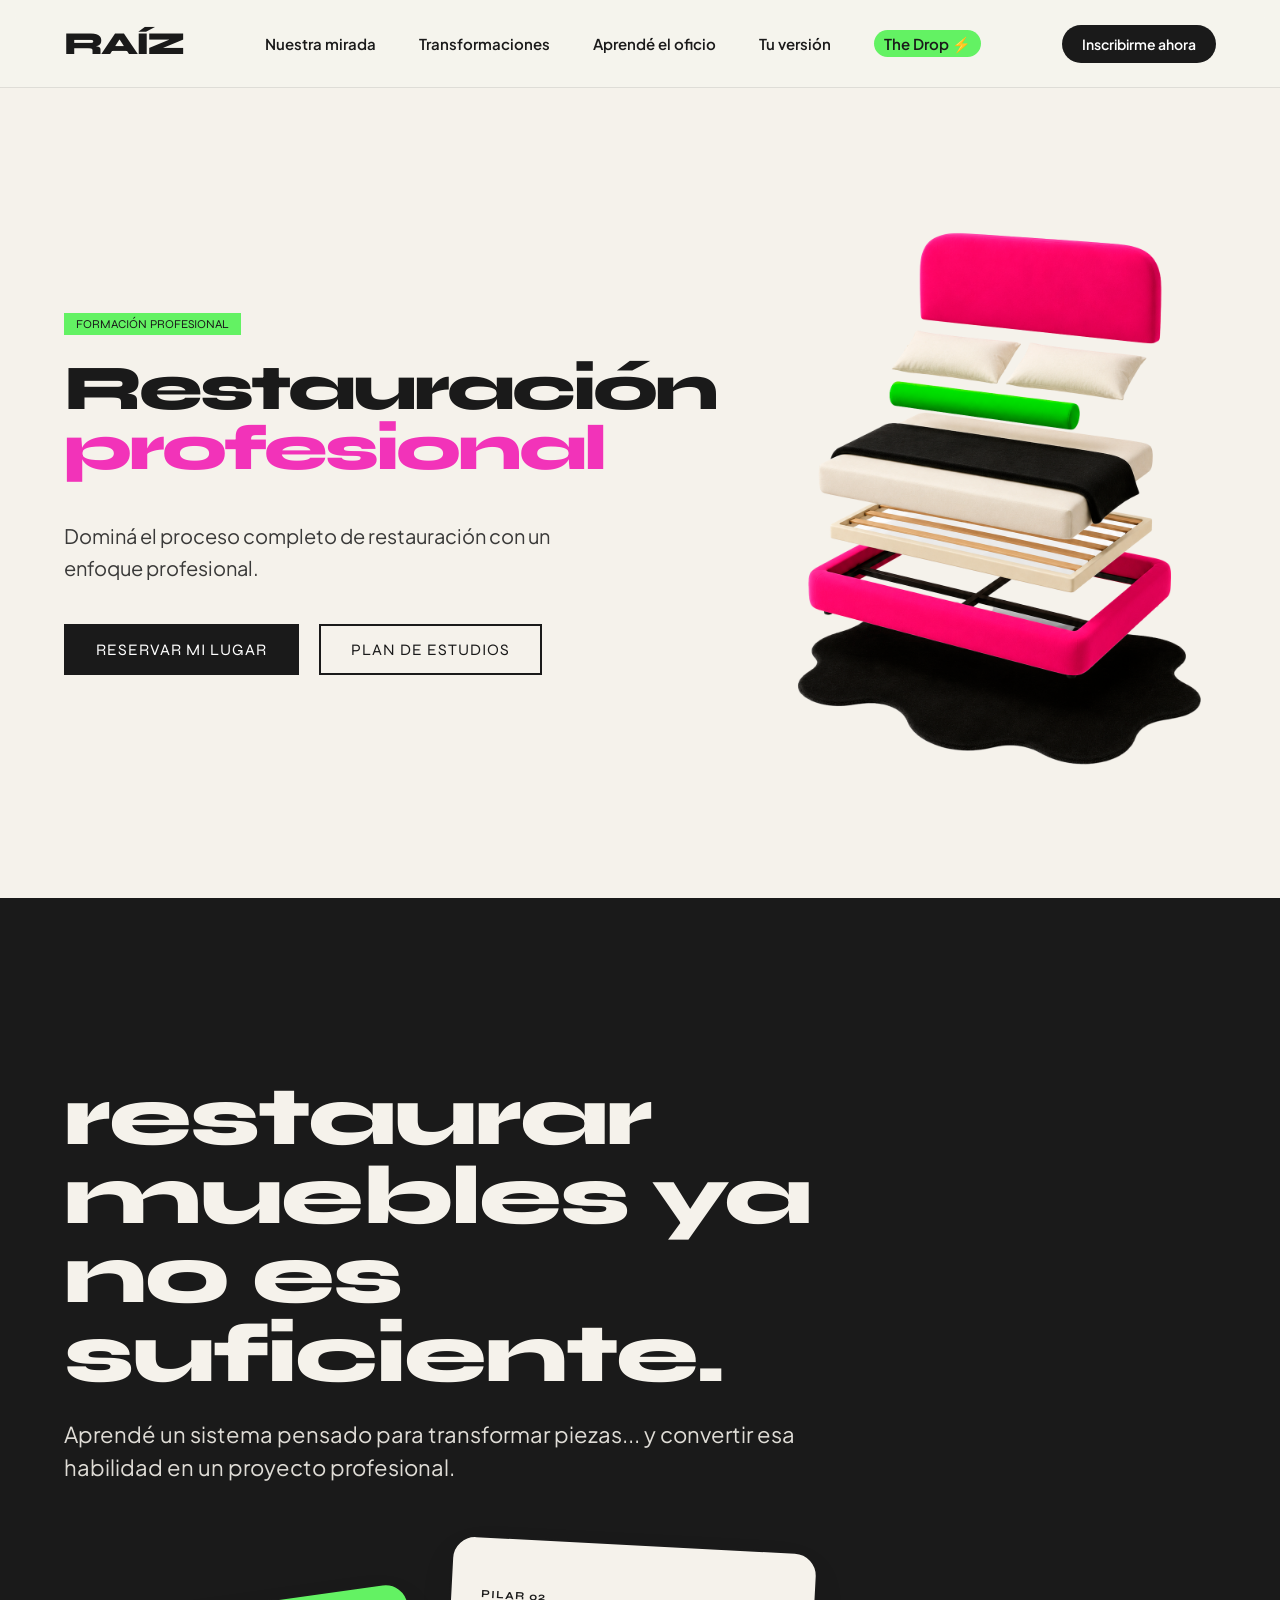
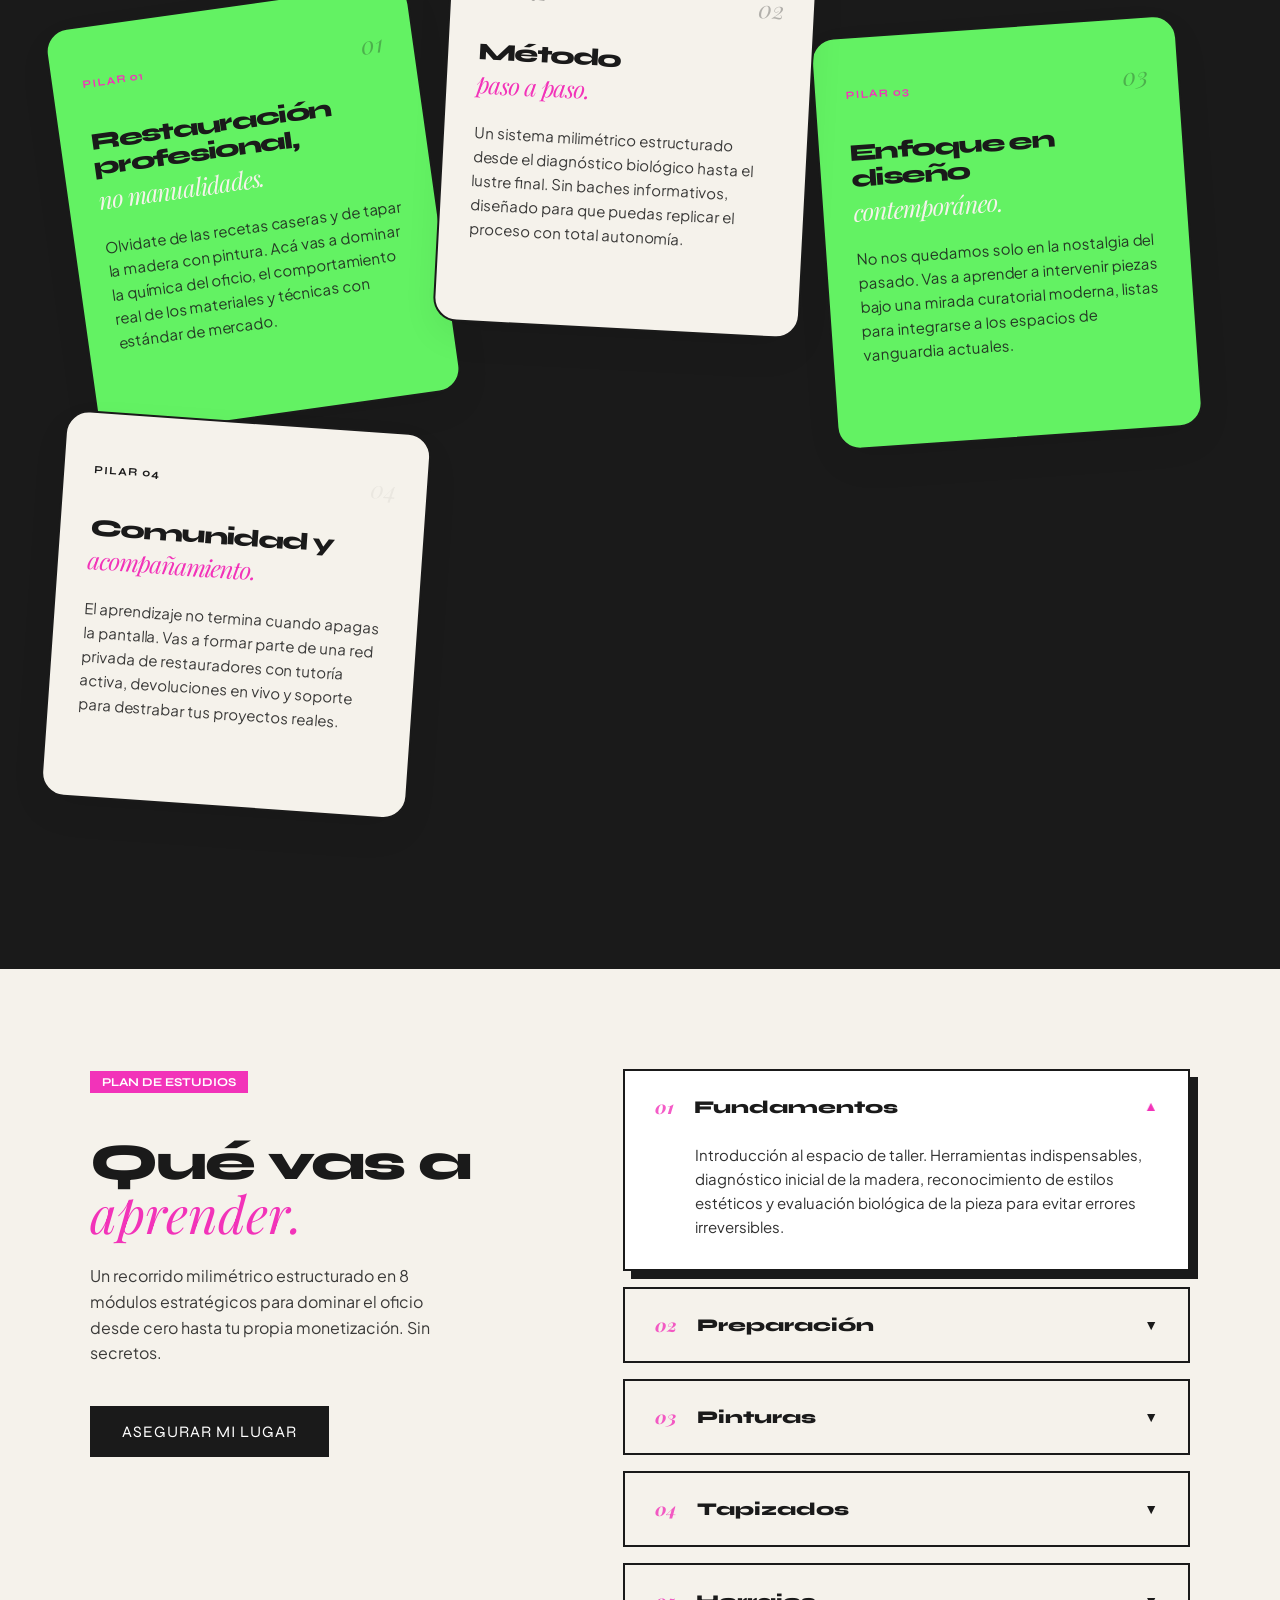
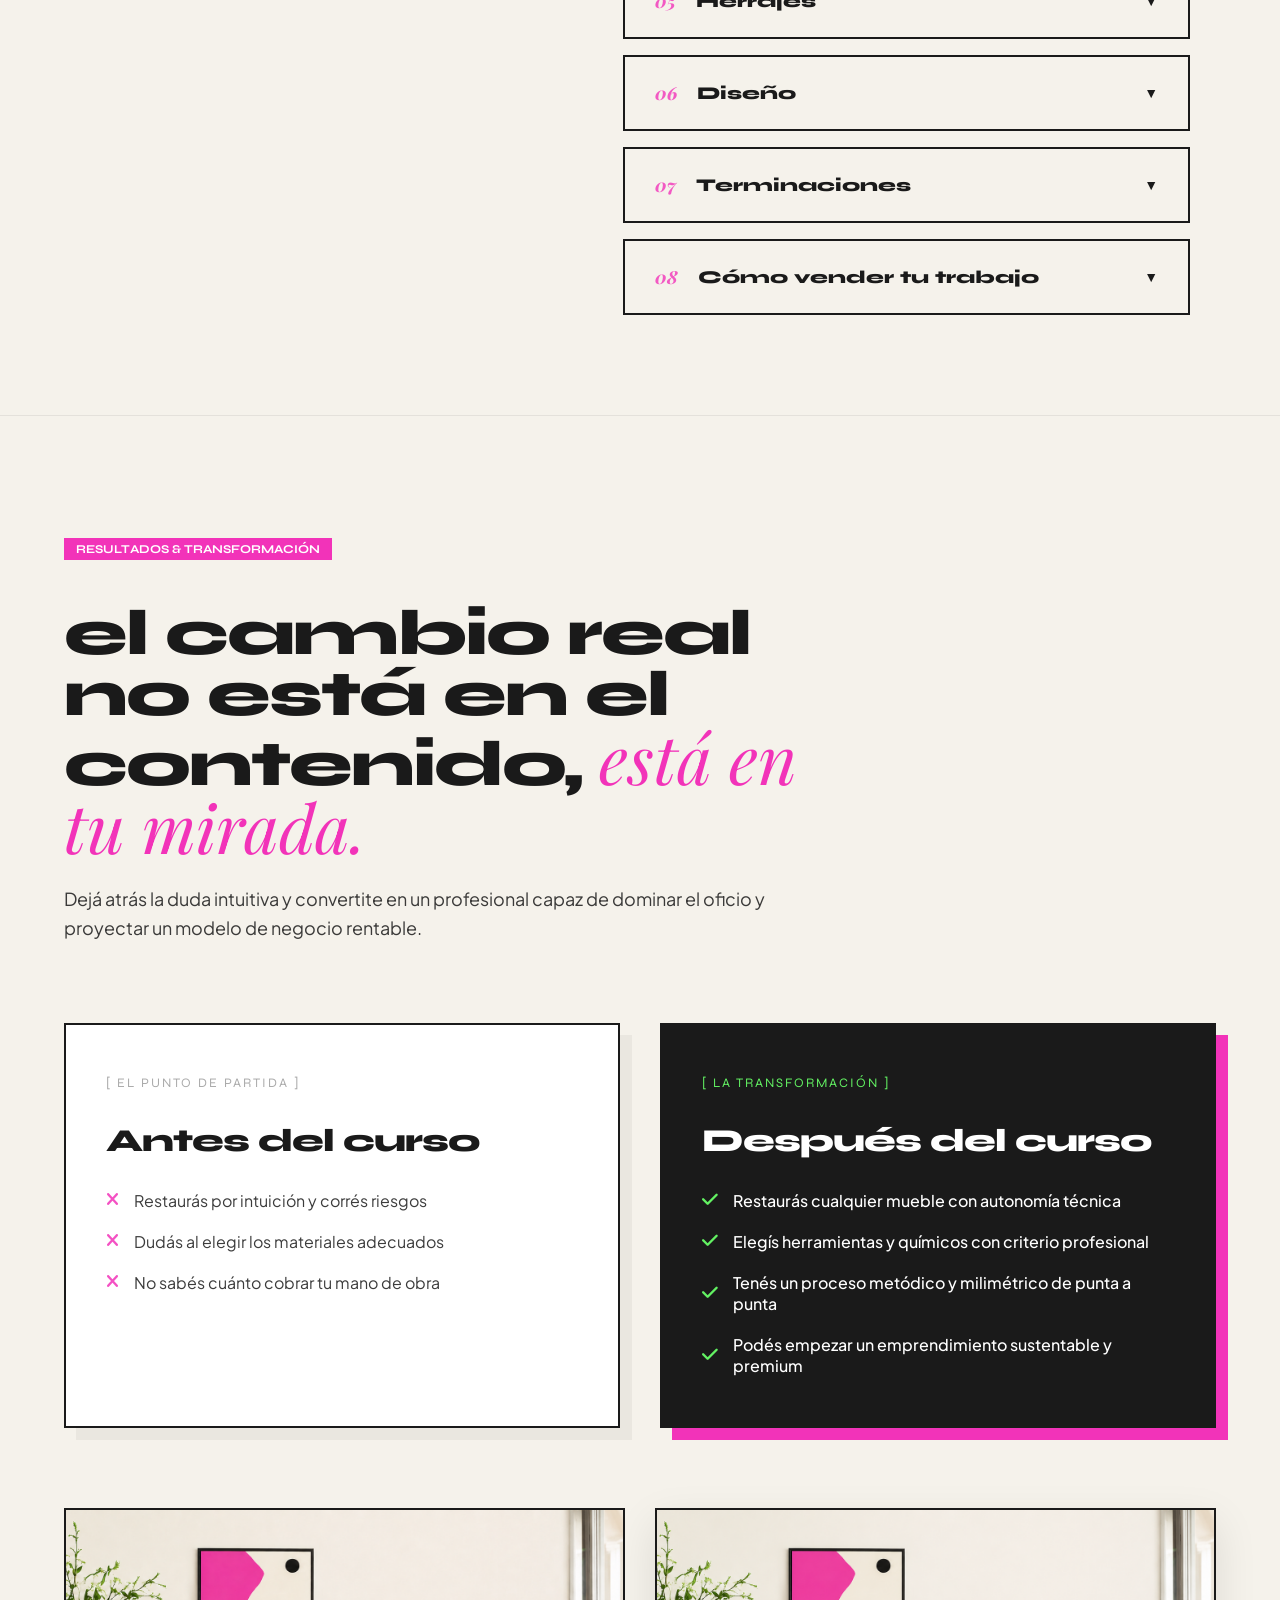
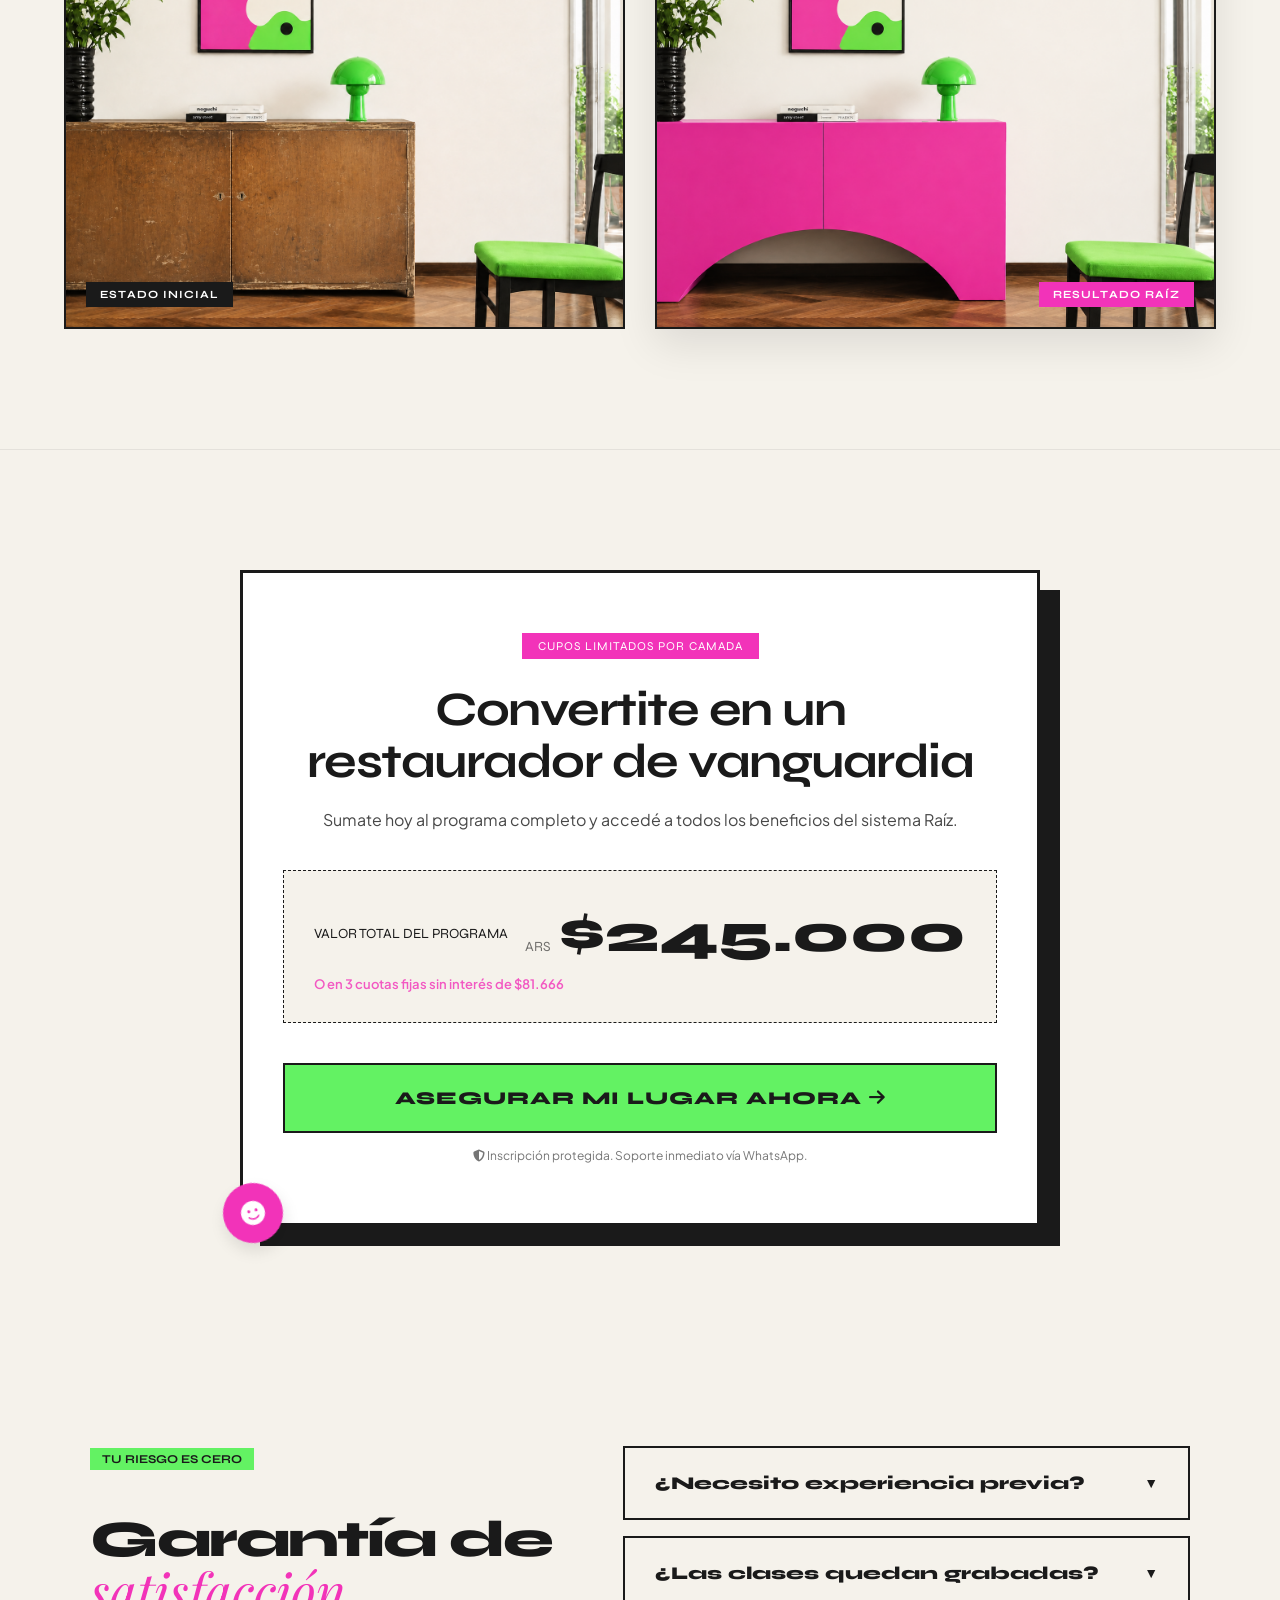
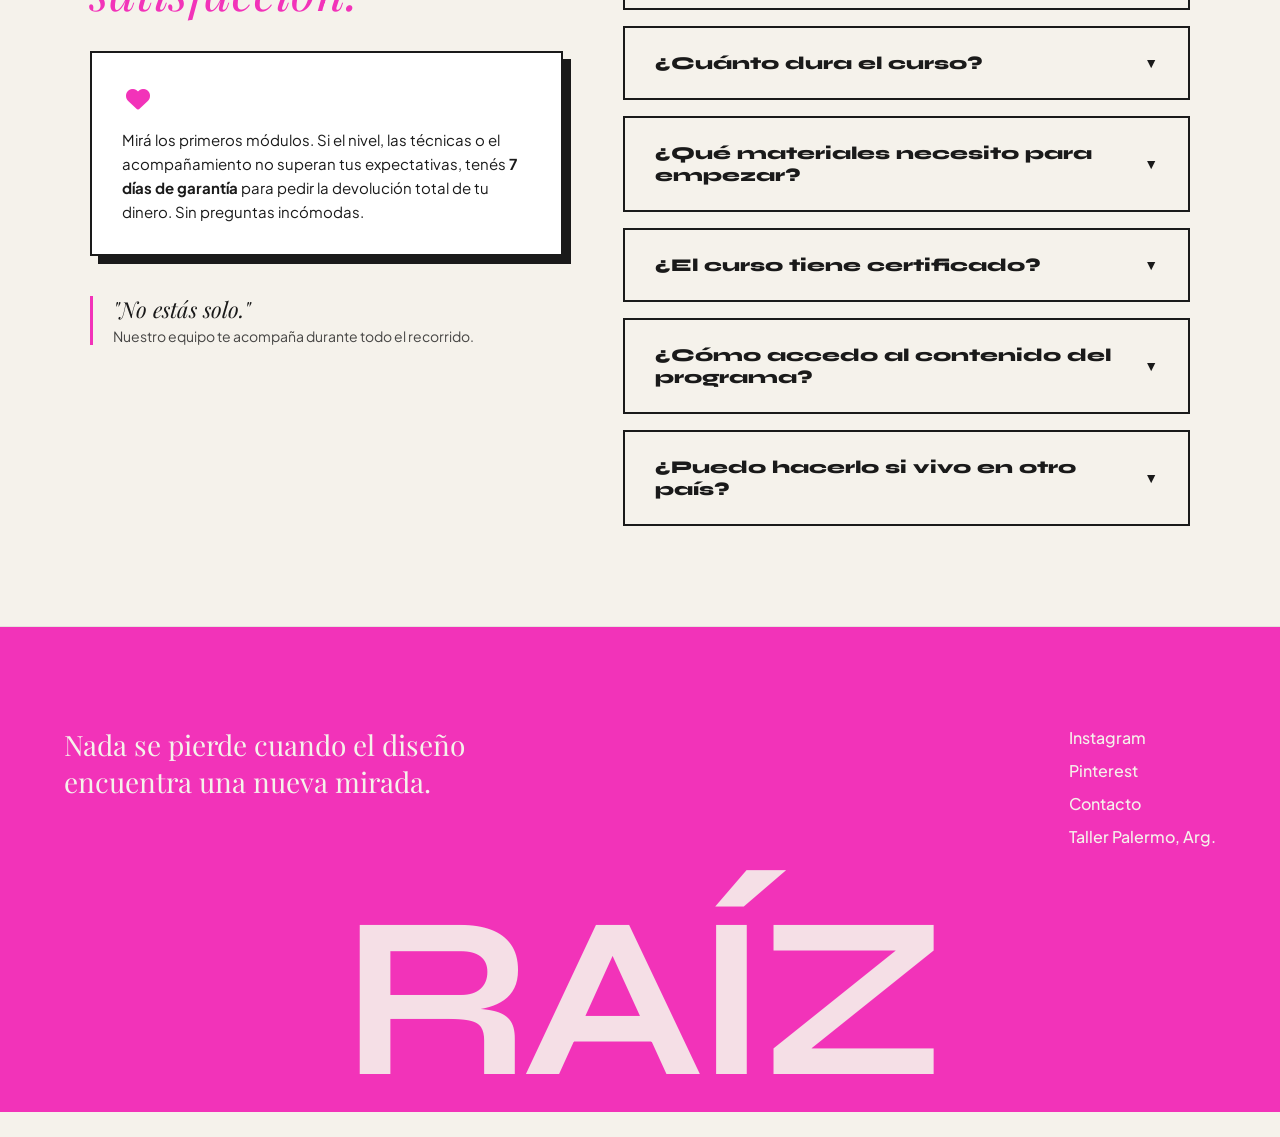
==== commit 059fd5a9: "ajustes detalle + kit ux" ====
--- a/curso-detalle.html
+++ b/curso-detalle.html
@@ -27,144 +27,328 @@
 
     <main>
         <!-- SECCIÓN 1: HERO DE CURSO (El gancho inicial) -->
-        <section class="course-hero">
-            <div class="course-hero-container">
+        <section class="hero-section">
+            <div class="hero-container">
                 <div class="course-hero-text">
                     <span class="mini-tag" style="background-color: var(--color-lima-suave);">Formación Profesional</span>
                     <h1 class="hero-title">
-                        Dominá el oficio.<br>Restaurá con <span class="highlight-text">identidad</span> y <span class="serif-italic">criterio.</span>
+                        Restauración <span class="highlight-text">profesional</span><br>
                     </h1>
-                    <p class="course-hero-lead">Un programa intensivo de 3 meses diseñado para transformar maderas muertas en piezas de alto valor comercial. Sin recetas fáciles, técnicas de taller real.</p>
+                    <p class="course-hero-lead" style="font-size: 20px; opacity: 0.85; line-height: 1.6; margin-bottom: 40px; max-width: 550px;">
+                        Dominá el proceso completo de restauración con un enfoque profesional.
+                    </p>
                     <div class="hero-actions">
-                        <a href="#inscripcion-directa" class="btn-solid">Reservar mi Banco</a>
-                        <a href="#programa" class="btn-outline">Ver Plan de Estudios</a>
-                    </div>
-                </div>
-                <div class="course-hero-image">
-                    <img src="imagenes/img7.png" alt="Taller de restauración real" class="hero-img-detail">
-                    <div class="floating-sticker star-sticker"><i class="fa-solid fa-hammer"></i></div>
+                        <a href="#inscripcion-directa" class="btn-solid">Reservar mi lugar</a>
+                        <a href="#programa" class="btn-outline">Plan de Estudios</a>
+                    </div>
+                </div>
+                <div class="hero-image-block" style="display: flex; justify-content: center; align-items: center;">
+                    <img src="imagenes/img21.png" alt="Mueble restauración Raíz" style="width: 100%; 680px; height: auto; max-height: 75vh; object-fit: contain;">
                 </div>
             </div>
         </section>
 
-        <!-- SECCIÓN 2: EL MANIFIESTO (Tus textos actitudinales Truus) -->
-        <section class="course-manifesto-sec">
-            <div class="truus-layout-container">
-                <div class="story-editorial-text-truus">
-                    <h2 class="section-title-truus">
-                        Basta de parches.<br>Es hora de aprender <br>el oficio <span class="serif-italic-truus">de verdad.</span>
+        <!-- SECCIÓN 2: ¿POR QUÉ ESTE CURSO ES DIFERENTE? (Diferenciación y deseo) -->
+<section id="nuestra-mirada">
+    <div class="truus-layout-container">
+        
+        <div class="story-editorial-text-truus" style="max-width: 900px; margin-bottom: 20px;">
+            <h2 class="section-title-truus">
+                Restaurar muebles ya no es suficiente.
+            </h2>
+            <p style="font-family: var(--font-body); font-size: 22px; line-height: 1.5; color: var(--color-neutro-fondo); opacity: 0.9; margin-top: 24px; max-width: 750px;">
+                Aprendé un sistema pensado para transformar piezas... y convertir esa habilidad en un proyecto profesional.
+            </p>
+        </div>
+        
+        <div class="story-cards-organic-wrap">
+            <!-- Contenedor de flujo libre de 4 columnas (adaptable) -->
+            <div class="story-cards-free-flow" style="grid-template-columns: repeat(auto-fit, minmax(280px, 1fr)); gap: 25px;">
+                
+                <!-- Tarjeta 1: Restauración Profesional -->
+                <div class="story-card truus-card-1">
+                    <div class="card-header-meta">
+                        <span class="card-tag" style="color: var(--color-magenta);">Pilar 01</span>
+                        <span class="card-index">01</span>
+                    </div>
+                    <h3 class="card-title" style="font-size: 24px; line-height: 1.1;">Restauración profesional, <br><span class="serif-italic-truus">no manualidades.</span></h3>
+                    <p class="card-description" style="color: var(--color-oscuro-editorial);">Olvidate de las recetas caseras y de tapar la madera con pintura. Acá vas a dominar la química del oficio, el comportamiento real de los materiales y técnicas con estándar de mercado.</p>
+                </div>
+                
+                <!-- Tarjeta 2: Método Paso a Paso -->
+                <div class="story-card truus-card-2" style="background-color: var(--color-neutro-fondo) !important;">
+                    <div class="card-header-meta">
+                        <span class="card-tag" style="color: var(--color-oscuro-editorial);">Pilar 02</span>
+                        <span class="card-index">02</span>
+                    </div>
+                    <h3 class="card-title" style="font-size: 24px; line-height: 1.1; color: var(--color-oscuro-editorial);">Método <br><span class="serif-italic-truus" style="color: var(--color-magenta);">paso a paso.</span></h3>
+                    <p class="card-description" style="color: var(--color-oscuro-editorial);">Un sistema milimétrico estructurado desde el diagnóstico biológico hasta el lustre final. Sin baches informativos, diseñado para que puedas replicar el proceso con total autonomía.</p>
+                </div>
+                
+                <!-- Tarjeta 3: Enfoque en Diseño -->
+                <div class="story-card truus-card-3">
+                    <div class="card-header-meta">
+                        <span class="card-tag" style="color: var(--color-magenta);">Pilar 03</span>
+                        <span class="card-index">03</span>
+                    </div>
+                    <h3 class="card-title" style="font-size: 24px; line-height: 1.1;">Enfoque en diseño <br><span class="serif-italic-truus">contemporáneo.</span></h3>
+                    <p class="card-description" style="color: var(--color-oscuro-editorial);">No nos quedamos solo en la nostalgia del pasado. Vas a aprender a intervenir piezas bajo una mirada curatorial moderna, listas para integrarse a los espacios de vanguardia actuales.</p>
+                </div>
+
+                <!-- Tarjeta 4: Comunidad y Acompañamiento (Ajustada a estilo Card 2) -->
+                <div class="story-card truus-card-4" style="background-color: var(--color-neutro-fondo) !important;">
+                    <div class="card-header-meta">
+                        <span class="card-tag" style="color: var(--color-oscuro-editorial);">Pilar 04</span>
+                        <span class="card-index" style="color: rgba(0,0,0,0.15);">04</span>
+                    </div>
+                    <h3 class="card-title" style="font-size: 24px; line-height: 1.1; color: var(--color-oscuro-editorial);">Comunidad y <br><span class="serif-italic-truus" style="color: var(--color-magenta);">acompañamiento.</span></h3>
+                    <p class="card-description" style="color: var(--color-oscuro-editorial);">El aprendizaje no termina cuando apagas la pantalla. Vas a formar parte de una red privada de restauradores con tutoría activa, devoluciones en vivo y soporte para destrabar tus proyectos reales.</p>
+                </div>
+
+            </div>
+        </div>
+
+    </div>
+</section>
+
+        <!-- SECCIÓN 3: EL PROGRAMA DE 6 BLOQUES (Estructura modular disruptiva) -->
+       
+        <section id="programa" style="padding: 100px 5%; background-color: var(--color-neutro-fondo); border-bottom: 1px solid rgba(26,26,26,0.08);">
+            <div style="max-width: 1100px; margin: 0 auto; display: grid; grid-template-columns: 1fr 1.2fr; gap: 60px; align-items: start;">
+                
+                <div style="position: sticky; top: 140px;">
+                    <span class="mini-tag" style="background-color: var(--color-magenta); color: #fff; font-weight: 700;">Plan de estudios</span>
+                    <h2 style="font-family: var(--font-heading-heavy); font-size: clamp(36px, 4vw, 56px); font-weight: 800; line-height: 1; letter-spacing: -2px; margin: 20px 0; color: var(--color-oscuro-editorial);">
+                        Qué vas a <span class="serif-italic" style="color: var(--color-magenta); font-weight: 400;">aprender.</span>
                     </h2>
-                </div>
-                <div class="manifesto-grid-text">
-                    <p>Internet está lleno de tutoriales que te enseñan a pintar con tiza y tapar la nobleza de una madera. En <strong>RAÍZ</strong> no tapamos el pasado; lo rediseñamos. Este curso no es un pasatiempo de fin de semana, es una inmersión profunda en la química, la física y el arte del rescate mobiliario.</p>
-                    <p>Vas a meter mano en piezas estructuralmente dañadas, diagnosticar patologías de la madera y dominar acabados premium que solo los restauradores de autor conocen.</p>
+                    <p style="font-family: var(--font-body); font-size: 16px; line-height: 1.6; color: var(--color-oscuro-editorial); opacity: 0.85; margin-bottom: 40px; max-width: 380px;">
+                        Un recorrido milimétrico estructurado en 8 módulos estratégicos para dominar el oficio desde cero hasta tu propia monetización. Sin secretos.
+                    </p>
+                    <a href="#inscripcion-directa" class="btn-solid">Asegurar mi lugar</a>
+                </div>
+
+                <div class="program-accordion-container" style="display: flex; flex-direction: column; gap: 16px;">
+                    
+                    <details style="border: 2px solid var(--color-oscuro-editorial); background-color: transparent; transition: all 0.3s ease;" open>
+                        <summary style="font-family: var(--font-heading-heavy); font-size: 18px; font-weight: 800; padding: 24px 30px; display: flex; justify-content: space-between; align-items: center; cursor: pointer; list-style: none; user-select: none; color: var(--color-oscuro-editorial);">
+                            <span style="display: flex; align-items: center; gap: 20px;">
+                                <span style="font-family: var(--font-serif-luxury); font-style: italic; color: var(--color-magenta); opacity: 0.8;">01</span> 
+                                Fundamentos
+                            </span>
+                            <span class="accordion-icon" style="font-size: 14px; transition: transform 0.3s;">▼</span>
+                        </summary>
+                        <div style="padding: 0 30px 30px 70px; font-family: var(--font-body); font-size: 15px; line-height: 1.6; color: var(--color-oscuro-editorial); opacity: 0.9;">
+                            Introducción al espacio de taller. Herramientas indispensables, diagnóstico inicial de la madera, reconocimiento de estilos estéticos y evaluación biológica de la pieza para evitar errores irreversibles.
+                        </div>
+                    </details>
+
+                    <details style="border: 2px solid var(--color-oscuro-editorial); background-color: transparent; transition: all 0.3s ease;">
+                        <summary style="font-family: var(--font-heading-heavy); font-size: 18px; font-weight: 800; padding: 24px 30px; display: flex; justify-content: space-between; align-items: center; cursor: pointer; list-style: none; user-select: none; color: var(--color-oscuro-editorial);">
+                            <span style="display: flex; align-items: center; gap: 20px;">
+                                <span style="font-family: var(--font-serif-luxury); font-style: italic; color: var(--color-magenta); opacity: 0.8;">02</span> 
+                                Preparación
+                            </span>
+                            <span class="accordion-icon" style="font-size: 14px; transition: transform 0.3s;">▼</span>
+                        </summary>
+                        <div style="padding: 0 30px 30px 70px; font-family: var(--font-body); font-size: 15px; line-height: 1.6; color: var(--color-oscuro-editorial); opacity: 0.9;">
+                            Técnicas profesionales de desarmado químico y mecánico. Eliminación de barnices viejos, decapado controlado, lijado progresivo respetando las vetas nativas y tratamiento contra insectos xilófagos.
+                        </div>
+                    </details>
+
+                    <details style="border: 2px solid var(--color-oscuro-editorial); background-color: transparent; transition: all 0.3s ease;">
+                        <summary style="font-family: var(--font-heading-heavy); font-size: 18px; font-weight: 800; padding: 24px 30px; display: flex; justify-content: space-between; align-items: center; cursor: pointer; list-style: none; user-select: none; color: var(--color-oscuro-editorial);">
+                            <span style="display: flex; align-items: center; gap: 20px;">
+                                <span style="font-family: var(--font-serif-luxury); font-style: italic; color: var(--color-magenta); opacity: 0.8;">03</span> 
+                                Pinturas
+                            </span>
+                            <span class="accordion-icon" style="font-size: 14px; transition: transform 0.3s;">▼</span>
+                        </summary>
+                        <div style="padding: 0 30px 30px 70px; font-family: var(--font-body); font-size: 15px; line-height: 1.6; color: var(--color-oscuro-editorial); opacity: 0.9;">
+                            Teoría del color aplicada y selección de materiales de alta resistencia. Aplicación técnica de lacas, chalk paint, esmaltes e imprimaciones modernas con un acabado liso de estándar comercial.
+                        </div>
+                    </details>
+
+                    <details style="border: 2px solid var(--color-oscuro-editorial); background-color: transparent; transition: all 0.3s ease;">
+                        <summary style="font-family: var(--font-heading-heavy); font-size: 18px; font-weight: 800; padding: 24px 30px; display: flex; justify-content: space-between; align-items: center; cursor: pointer; list-style: none; user-select: none; color: var(--color-oscuro-editorial);">
+                            <span style="display: flex; align-items: center; gap: 20px;">
+                                <span style="font-family: var(--font-serif-luxury); font-style: italic; color: var(--color-magenta); opacity: 0.8;">04</span> 
+                                Tapizados
+                            </span>
+                            <span class="accordion-icon" style="font-size: 14px; transition: transform 0.3s;">▼</span>
+                        </summary>
+                        <div style="padding: 0 30px 30px 70px; font-family: var(--font-body); font-size: 15px; line-height: 1.6; color: var(--color-oscuro-editorial); opacity: 0.9;">
+                            Estructuras de asiento, cinchas y rellenos orgánicos vs. sintéticos. Técnicas básicas y avanzadas de entelado, cálculo de metros necesarios y terminaciones estéticas limpias para sillas, banquetas y sillones.
+                        </div>
+                    </details>
+
+                    <details style="border: 2px solid var(--color-oscuro-editorial); background-color: transparent; transition: all 0.3s ease;">
+                        <summary style="font-family: var(--font-heading-heavy); font-size: 18px; font-weight: 800; padding: 24px 30px; display: flex; justify-content: space-between; align-items: center; cursor: pointer; list-style: none; user-select: none; color: var(--color-oscuro-editorial);">
+                            <span style="display: flex; align-items: center; gap: 20px;">
+                                <span style="font-family: var(--font-serif-luxury); font-style: italic; color: var(--color-magenta); opacity: 0.8;">05</span> 
+                                Herrajes
+                            </span>
+                            <span class="accordion-icon" style="font-size: 14px; transition: transform 0.3s;">▼</span>
+                        </summary>
+                        <div style="padding: 0 30px 30px 70px; font-family: var(--font-body); font-size: 15px; line-height: 1.6; color: var(--color-oscuro-editorial); opacity: 0.9;">
+                            Restauración química de metales (bronce, hierro, copas). Limpieza profunda, pátinas de envejecimiento natural, reemplazo ergonómico de tiradores y ajuste milimétrico de cerraduras antiguas.
+                        </div>
+                    </details>
+
+                    <details style="border: 2px solid var(--color-oscuro-editorial); background-color: transparent; transition: all 0.3s ease;">
+                        <summary style="font-family: var(--font-heading-heavy); font-size: 18px; font-weight: 800; padding: 24px 30px; display: flex; justify-content: space-between; align-items: center; cursor: pointer; list-style: none; user-select: none; color: var(--color-oscuro-editorial);">
+                            <span style="display: flex; align-items: center; gap: 20px;">
+                                <span style="font-family: var(--font-serif-luxury); font-style: italic; color: var(--color-magenta); opacity: 0.8;">06</span> 
+                                Diseño
+                            </span>
+                            <span class="accordion-icon" style="font-size: 14px; transition: transform 0.3s;">▼</span>
+                        </summary>
+                        <div style="padding: 0 30px 30px 70px; font-family: var(--font-body); font-size: 15px; line-height: 1.6; color: var(--color-oscuro-editorial); opacity: 0.9;">
+                            Criterio curatorial contemporáneo. Cómo intervenir un mueble respetando su alma pero adaptándolo a las tendencias de interiorismo actuales. Combinación de texturas, maderas lavadas y bloques de color audaces.
+                        </div>
+                    </details>
+
+                    <details style="border: 2px solid var(--color-oscuro-editorial); background-color: transparent; transition: all 0.3s ease;">
+                        <summary style="font-family: var(--font-heading-heavy); font-size: 18px; font-weight: 800; padding: 24px 30px; display: flex; justify-content: space-between; align-items: center; cursor: pointer; list-style: none; user-select: none; color: var(--color-oscuro-editorial);">
+                            <span style="display: flex; align-items: center; gap: 20px;">
+                                <span style="font-family: var(--font-serif-luxury); font-style: italic; color: var(--color-magenta); opacity: 0.8;">07</span> 
+                                Terminaciones
+                            </span>
+                            <span class="accordion-icon" style="font-size: 14px; transition: transform 0.3s;">▼</span>
+                        </summary>
+                        <div style="padding: 0 30px 30px 70px; font-family: var(--font-body); font-size: 15px; line-height: 1.6; color: var(--color-oscuro-editorial); opacity: 0.9;">
+                            Protección final de nivel profesional. Aplicación técnica de cera de abejas, aceites orgánicos (linaza/tung) y la técnica clásica de lustre a la goma laca con muñequera para un brillo profundo de alta gama.
+                        </div>
+                    </details>
+
+                    <details style="border: 2px solid var(--color-oscuro-editorial); background-color: transparent; transition: all 0.3s ease;">
+                        <summary style="font-family: var(--font-heading-heavy); font-size: 18px; font-weight: 800; padding: 24px 30px; display: flex; justify-content: space-between; align-items: center; cursor: pointer; list-style: none; user-select: none; color: var(--color-oscuro-editorial);">
+                            <span style="display: flex; align-items: center; gap: 20px;">
+                                <span style="font-family: var(--font-serif-luxury); font-style: italic; color: var(--color-magenta); opacity: 0.8;">08</span> 
+                                Cómo vender tu trabajo
+                            </span>
+                            <span class="accordion-icon" style="font-size: 14px; transition: transform 0.3s;">▼</span>
+                        </summary>
+                        <div style="padding: 0 30px 30px 70px; font-family: var(--font-body); font-size: 15px; line-height: 1.6; color: var(--color-oscuro-editorial); opacity: 0.9;">
+                            Tu modelo de negocio. Cómo presupuestar mano de obra y materiales sin perder plata, técnicas de fotografía de producto en taller, storytelling en redes para atraer clientes premium y empaque seguro de piezas mobiliarias.
+                        </div>
+                    </details>
+
                 </div>
             </div>
         </section>
 
-        <!-- SECCIÓN 3: EL PROGRAMA DE 6 BLOQUES (Estructura modular disruptiva) -->
-        <section id="programa" class="course-program-sec">
-            <div class="program-header">
-                <span class="mini-tag">Plan de estudios</span>
-                <h2>6 Bloques estratégicos para dominar el taller</h2>
-            </div>
+        <style>
+            /* Quitar la flechita nativa horrible en navegadores modernos */
+            summary::-webkit-details-marker { display: none; }
             
-            <div class="program-modules-grid">
-                <!-- Bloque 1 -->
-                <div class="module-card">
-                    <span class="mod-num">01</span>
-                    <h3>Anatomía & Diagnóstico</h3>
-                    <p>Identificación de estilos históricos, maderas nativas vs. exóticas y lectura de daños biológicos o estructurales.</p>
-                </div>
-                <!-- Bloque 2 -->
-                <div class="module-card">
-                    <span class="mod-num">02</span>
-                    <h3>Química del Desarmado</h3>
-                    <p>Remoción técnica de barnices y lacas antiguas utilizando métodos mecánicos y químicos controlados sin dañar la veta.</p>
-                </div>
-                <!-- Bloque 3 -->
-                <div class="module-card">
-                    <span class="mod-num">03</span>
-                    <h3>Ebanistería de Rescate</h3>
-                    <p>Encolados críticos, reconstrucción de molduras faltantes, sustitución de enchapados y corrección de holguras.</p>
-                </div>
-                <!-- Bloque 4 -->
-                <div class="module-card">
-                    <span class="mod-num">04</span>
-                    <h3>Tratamientos Orgánicos</h3>
-                    <p>Curación e inmunización profunda contra insectos xilófagos (taladro/polilla) y estabilización de humedades rigurosas.</p>
-                </div>
-                <!-- Bloque 5 -->
-                <div class="module-card">
-                    <span class="mod-num">05</span>
-                    <h3>Acabados de Autor</h3>
-                    <p>Preparación y aplicación de gomalaca a muñeca, pátinas vanguardistas, aceites naturales fluidos y ceras microcristalinas.</p>
-                </div>
-                <!-- Bloque 6 -->
-                <div class="module-card">
-                    <span class="mod-num">06</span>
-                    <h3>Visión de Negocio</h3>
-                    <p>Cómo presupuestar tus horas de taller, embalaje de obras de arte, fotografía editorial de producto y canales de venta premium.</p>
-                </div>
+            /* Animación visual al abrir/cerrar acordeones */
+            details[open] {
+                background-color: #fff !important;
+                box-shadow: 8px 8px 0px var(--color-oscuro-editorial);
+            }
+            details[open] summary .accordion-icon {
+                transform: rotate(180deg);
+                color: var(--color-magenta);
+            }
+            details summary:hover {
+                background-color: rgba(26,26,26,0.02);
+            }
+            
+            /* Ajuste responsive para pantallas pequeñas */
+            @media (max-width: 968px) {
+                #programa > div { grid-template-columns: 1fr !important; gap: 40px !important; }
+                #programa div[style*="position: sticky;"] { position: static !important; }
+                details summary { padding: 20px !important; font-size: 16px !important; }
+                details div { padding: 0 20px 20px 50px !important; }
+            }
+        </style>
+
+        <!-- SECCIÓN 4: TRANSFORMACIÓN / ANTES Y DESPUÉS (Enfoque Emocional de Autor) -->
+        <section class="course-transform-section" style="padding: 120px 5%; background-color: var(--color-neutro-fondo); border-bottom: 1px solid rgba(26,26,26,0.08);">
+            <div style="max-width: 1200px; margin: 0 auto;">
+                
+                <!-- Encabezado Emocional/Editorial -->
+                <div style="margin-bottom: 80px; max-width: 750px;">
+                    <span class="mini-tag" style="background-color: var(--color-magenta); color: #fff; font-weight: 700;">Resultados & Transformación</span>
+                    <h2 style="font-family: var(--font-heading-heavy); font-size: clamp(38px, 5vw, 64px); font-weight: 800; line-height: 0.95; letter-spacing: -2px; margin: 20px 0; color: var(--color-oscuro-editorial); text-transform: lowercase;">
+                        el cambio real no está en el contenido, <span class="serif-italic" style="color: var(--color-magenta); font-weight: 400; font-size: 1.05em;">está en tu mirada.</span>
+                    </h2>
+                    <p style="font-family: var(--font-body); font-size: 18px; line-height: 1.6; color: var(--color-oscuro-editorial); opacity: 0.85;">
+                        Dejá atrás la duda intuitiva y convertite en un profesional capaz de dominar el oficio y proyectar un modelo de negocio rentable.
+                    </p>
+                </div>
+
+                <!-- Bloque de Contraste: El viaje del alumno -->
+                <div class="transform-journey-grid" style="display: grid; grid-template-columns: 1fr 1fr; gap: 40px; margin-bottom: 80px;">
+                    
+                    <!-- Tarjeta del Antes: Bloque Rígido Editorial -->
+                    <div style="background-color: #fff; border: 2px solid var(--color-oscuro-editorial); padding: 50px 40px; box-shadow: 12px 12px 0px rgba(26,26,26,0.05);">
+                        <span style="font-family: var(--font-heading-heavy); text-transform: uppercase; font-size: 13px; letter-spacing: 2px; color: #aaa; display: block; margin-bottom: 30px;">[ el punto de partida ]</span>
+                        <h3 style="font-family: var(--font-heading-heavy); font-size: 32px; font-weight: 800; letter-spacing: -1px; margin-bottom: 30px; color: var(--color-oscuro-editorial);">Antes del curso</h3>
+                        
+                        <ul style="list-style: none; display: flex; flex-direction: column; gap: 20px; padding: 0;">
+                            <li style="font-family: var(--font-body); font-size: 16px; display: flex; align-items: center; gap: 15px; opacity: 0.85;">
+                                <i class="fa-solid fa-xmark" style="color: var(--color-magenta); font-size: 18px;"></i> Restaurás por intuición y corrés riesgos
+                            </li>
+                            <li style="font-family: var(--font-body); font-size: 16px; display: flex; align-items: center; gap: 15px; opacity: 0.85;">
+                                <i class="fa-solid fa-xmark" style="color: var(--color-magenta); font-size: 18px;"></i> Dudás al elegir los materiales adecuados
+                            </li>
+                            <li style="font-family: var(--font-body); font-size: 16px; display: flex; align-items: center; gap: 15px; opacity: 0.85;">
+                                <i class="fa-solid fa-xmark" style="color: var(--color-magenta); font-size: 18px;"></i> No sabés cuánto cobrar tu mano de obra
+                            </li>
+                        </ul>
+                    </div>
+
+                    <!-- Tarjeta del Después: Shock de Color / Bloque Activo -->
+                    <div style="background-color: var(--color-oscuro-editorial); border: 2px solid var(--color-oscuro-editorial); padding: 50px 40px; color: #fff; box-shadow: 12px 12px 0px var(--color-magenta); position: relative;">
+                        <span style="font-family: var(--font-heading-heavy); text-transform: uppercase; font-size: 13px; letter-spacing: 2px; color: var(--color-lima-suave); display: block; margin-bottom: 30px;">[ la transformación ]</span>
+                        <h3 style="font-family: var(--font-heading-heavy); font-size: 32px; font-weight: 800; letter-spacing: -1px; margin-bottom: 30px; color: #fff;">Después del curso</h3>
+                        
+                        <ul style="list-style: none; display: flex; flex-direction: column; gap: 20px; padding: 0;">
+                            <li style="font-family: var(--font-body); font-size: 16px; display: flex; align-items: center; gap: 15px; font-weight: 500;">
+                                <i class="fa-solid fa-check" style="color: var(--color-lima-suave); font-size: 18px;"></i> Restaurás cualquier mueble con autonomía técnica
+                            </li>
+                            <li style="font-family: var(--font-body); font-size: 16px; display: flex; align-items: center; gap: 15px; font-weight: 500;">
+                                <i class="fa-solid fa-check" style="color: var(--color-lima-suave); font-size: 18px;"></i> Elegís herramientas y químicos con criterio profesional
+                            </li>
+                            <li style="font-family: var(--font-body); font-size: 16px; display: flex; align-items: center; gap: 15px; font-weight: 500;">
+                                <i class="fa-solid fa-check" style="color: var(--color-lima-suave); font-size: 18px;"></i> Tenés un proceso metódico y milimétrico de punta a punta
+                            </li>
+                            <li style="font-family: var(--font-body); font-size: 16px; display: flex; align-items: center; gap: 15px; font-weight: 500;">
+                                <i class="fa-solid fa-check" style="color: var(--color-lima-suave); font-size: 18px;"></i> Podés empezar un emprendimiento sustentable y premium
+                            </li>
+                        </ul>
+                    </div>
+
+                </div>
+
+                <!-- Bloque Visual: Galería Antes / Después Editorial (Estilo Estudio Fotográfico) -->
+                <div class="transform-images-showcase" style="display: grid; grid-template-columns: 1fr 1fr; gap: 30px;">
+                    
+                    <div style="position: relative; border: 2px solid var(--color-oscuro-editorial); background-color: rgba(26,26,26,0.03); overflow: hidden; aspect-ratio: 4/3;">
+    <img src="imagenes/img2.png" alt="Mueble antes de restaurar" style="width: 100%; height: 100%; object-fit: cover;">
+    <span style="position: absolute; bottom: 20px; left: 20px; background-color: var(--color-oscuro-editorial); color: #fff; font-family: var(--font-heading-heavy); font-size: 11px; text-transform: uppercase; padding: 6px 14px; font-weight: 700; letter-spacing: 1px;">Estado Inicial</span>
+</div>
+
+<div style="position: relative; border: 2px solid var(--color-oscuro-editorial); overflow: hidden; aspect-ratio: 4/3; box-shadow: 0 15px 40px rgba(0,0,0,0.1);">
+    <img src="imagenes/img1.png" alt="Mueble restaurado resultado final" style="width: 100%; height: 100%; object-fit: cover;">
+    <span style="position: absolute; bottom: 20px; right: 20px; background-color: var(--color-magenta); color: #fff; font-family: var(--font-heading-heavy); font-size: 11px; text-transform: uppercase; padding: 6px 14px; font-weight: 700; letter-spacing: 1px;">Resultado Raíz</span>
+</div>
+
+                </div>
+
             </div>
         </section>
 
-        <!-- SECCIÓN 4: LO QUE VAS A LOGRAR (Asimetría con fondo de color) -->
-        <section class="course-outcomes-sec">
-            <div class="truus-layout-container">
-                <div class="story-cards-organic-wrap">
-                    <div class="truus-organic-blob" style="background-color: var(--color-magenta); opacity: 0.15;"></div>
-                    
-                    <div class="story-cards-free-flow">
-                        <div class="story-card truus-card-1" style="background-color: var(--color-neutro-fondo) !important; border: 2px solid var(--color-oscuro-editorial);">
-                            <div class="card-header-meta">
-                                <span class="card-tag" style="color: var(--color-oscuro-editorial);">Resultado 01</span>
-                            </div>
-                            <h3 class="card-title" style="font-size:28px;">Autonomía <br><span class="serif-italic">Técnica</span></h3>
-                            <p class="card-description">Vas a poder mirar cualquier mueble antiguo tirado en la calle y saber exactamente qué madera es, qué valor de mercado tiene y cómo restaurarlo de punta a punta.</p>
-                        </div>
-
-                        <div class="story-card truus-card-2" style="background-color: var(--color-oscuro-editorial) !important; color: #fff;">
-                            <div class="card-header-meta">
-                                <span class="card-tag" style="color: var(--color-lima-suave);">Resultado 02</span>
-                            </div>
-                            <h3 class="card-title" style="color:#fff; font-size:28px;">Portafolio de <br><span class="serif-italic" style="color:var(--color-lima-suave);">Autor</span></h3>
-                            <p class="card-description" style="color:rgba(255,255,255,0.8);">Terminarás el curso habiendo intervenido una pieza completa bajo el sello de calidad estética disruptiva de nuestra marca.</p>
-                        </div>
-
-                        <div class="story-card truus-card-3" style="background-color: var(--color-lima-suave) !important;">
-                            <div class="card-header-meta">
-                                <span class="card-tag">Resultado 03</span>
-                            </div>
-                            <h3 class="card-title" style="font-size:28px;">Salida Laboral <br><span class="serif-italic">Rentable</span></h3>
-                            <p class="card-description">Te daremos las herramientas reales de cotización para transformar el polvo del taller en un negocio premium sustentable de revalorización.</p>
-                        </div>
-                    </div>
-                </div>
-            </div>
-        </section>
-
-        <!-- SECCIÓN 5: LA EXPERIENCIA POR DENTRO (Eliminación de fricción) -->
-        <section class="course-experience">
-            <div class="experience-container">
-                <div class="exp-box">
-                    <h3>¿Qué incluye tu matrícula?</h3>
-                    <ul class="course-includes-list">
-                        <li><i class="fa-solid fa-square text-magenta"></i> Acceso de por vida a los bloques grabados en alta definición.</li>
-                        <li><i class="fa-solid fa-square text-magenta"></i> Clases de consulta en vivo y corrección de tus piezas en tiempo real.</li>
-                        <li><i class="fa-solid fa-square text-magenta"></i> Guía PDF descargable de proveedores de insumos (herramientas, químicos, maderas).</li>
-                        <li><i class="fa-solid fa-square text-magenta"></i> Acceso a la comunidad privada de restauradores Raíz.</li>
-                    </ul>
-                </div>
-                <div class="exp-instructor">
-                    <span class="script-tag" style="font-family: var(--font-script-retro); font-size: 32px; color: var(--color-magenta); display: block; margin-bottom: 10px;">Dictado por profesionales</span>
-                    <h4 style="font-family: var(--font-heading-heavy); font-size: 24px; text-transform: uppercase; margin-bottom: 15px;">Sofía Martínez & Equipo RAÍZ</h4>
-                    <p style="font-size: 14px; opacity: 0.8; line-height: 1.6;">Diseñadora industrial, ebanista y fundadora de proyectos de preservación. Vas a aprender con la misma metodología con la que creamos nuestros exclusivos "Drops".</p>
-                </div>
-            </div>
-        </section>
-
-        <!-- SECCIÓN 6: CIERRE DE CONVERSIÓN MASIVO (El checkout marketinero) -->
+        <!-- Soporte Responsive para la nueva sección -->
+        <style>
+            @media (max-width: 868px) {
+                .transform-journey-grid { grid-template-columns: 1fr !important; gap: 25px !important; }
+                .transform-images-showcase { grid-template-columns: 1fr !important; gap: 20px !important; }
+            }
+        </style>
+
+        <!-- SECCIÓN 5: CIERRE DE CONVERSIÓN MASIVO (El checkout marketinero) -->
         <section id="inscripcion-directa" class="course-checkout-sec">
             <div class="checkout-card-box">
                 <div class="floating-sticker smiley-sticker"><i class="fa-solid fa-face-smile"></i></div>
@@ -191,7 +375,138 @@
                 </div>
             </div>
         </section>
+
+<!-- SECCIÓN 6: PREGUNTAS FRECUENTES + GARANTÍA (Baja de fricción masiva) -->
+        <section id="faq-garantia" style="padding: 100px 5%; background-color: var(--color-neutro-fondo); border-bottom: 1px solid rgba(26,26,26,0.08);">
+            <div style="max-width: 1100px; margin: 0 auto; display: grid; grid-template-columns: 1fr 1.2fr; gap: 60px; align-items: start;" class="faq-grid-container">
+                
+                <!-- Columna Izquierda: Garantía Dinámica -->
+                <div style="position: sticky; top: 140px;" class="faq-sticky-sidebar">
+                    <span class="mini-tag" style="background-color: var(--color-lima-suave); color: var(--color-oscuro-editorial); font-weight: 700;">Tu riesgo es cero</span>
+                    <h2 style="font-family: var(--font-heading-heavy); font-size: clamp(36px, 4vw, 56px); font-weight: 800; line-height: 1; letter-spacing: -2px; margin: 20px 0; color: var(--color-oscuro-editorial);">
+                        Garantía de <br><span class="serif-italic" style="color: var(--color-magenta); font-weight: 400;">satisfacción.</span>
+                    </h2>
+                    
+                    <!-- Tarjeta de Garantía estilo RAÍZ -->
+                    <div style="background-color: #fff; border: 2px solid var(--color-oscuro-editorial); padding: 30px; box-shadow: 8px 8px 0px var(--color-oscuro-editorial); margin-top: 30px;">
+                        <div style="font-size: 24px; color: var(--color-magenta); margin-bottom: 15px;">
+                            <i class="fa-solid fa-shield-check"></i> <i class="fa-solid fa-heart"></i>
+                        </div>
+                        <p style="font-family: var(--font-body); font-size: 15px; line-height: 1.6; color: var(--color-oscuro-editorial); margin: 0;">
+                            Mirá los primeros módulos. Si el nivel, las técnicas o el acompañamiento no superan tus expectativas, tenés <strong>7 días de garantía</strong> para pedir la devolución total de tu dinero. Sin preguntas incómodas.
+                        </p>
+                    </div>
+
+                    <!-- Mensaje de Acompañamiento Final -->
+                    <div style="margin-top: 40px; border-left: 3px solid var(--color-magenta); padding-left: 20px;">
+                        <p style="font-family: var(--font-serif-luxury); font-style: italic; font-size: 22px; color: var(--color-oscuro-editorial); margin-bottom: 5px; line-height: 1.2;">"No estás solo."</p>
+                        <p style="font-family: var(--font-body); font-size: 14px; color: var(--color-oscuro-editorial); opacity: 0.8; margin: 0;">Nuestro equipo te acompaña durante todo el recorrido.</p>
+                    </div>
+                </div>
+
+                <!-- Columna Derecha: Acordeones de Preguntas Frecuentes -->
+                <div class="faq-accordion-container" style="display: flex; flex-direction: column; gap: 16px;">
+                    
+                    <details style="border: 2px solid var(--color-oscuro-editorial); background-color: transparent; transition: all 0.3s ease;">
+                        <summary style="font-family: var(--font-heading-heavy); font-size: 18px; font-weight: 800; padding: 24px 30px; display: flex; justify-content: space-between; align-items: center; cursor: pointer; list-style: none; user-select: none; color: var(--color-oscuro-editorial);">
+                            ¿Necesito experiencia previa?
+                            <span class="faq-icon" style="font-size: 14px; transition: transform 0.3s;">▼</span>
+                        </summary>
+                        <div style="padding: 0 30px 30px 30px; font-family: var(--font-body); font-size: 15px; line-height: 1.6; color: var(--color-oscuro-editorial); opacity: 0.9;">
+                            Para nada. El programa está estructurado para llevarte desde el reconocimiento absoluto de las herramientas básicas y el diagnóstico de la madera en el Módulo 1, hasta los procesos químicos complejos y las terminaciones de alta gama.
+                        </div>
+                    </details>
+
+                    <details style="border: 2px solid var(--color-oscuro-editorial); background-color: transparent; transition: all 0.3s ease;">
+                        <summary style="font-family: var(--font-heading-heavy); font-size: 18px; font-weight: 800; padding: 24px 30px; display: flex; justify-content: space-between; align-items: center; cursor: pointer; list-style: none; user-select: none; color: var(--color-oscuro-editorial);">
+                            ¿Las clases quedan grabadas?
+                            <span class="faq-icon" style="font-size: 14px; transition: transform 0.3s;">▼</span>
+                        </summary>
+                        <div style="padding: 0 30px 30px 30px; font-family: var(--font-body); font-size: 15px; line-height: 1.6; color: var(--color-oscuro-editorial); opacity: 0.9;">
+                            Sí, totalmente. Todo el contenido teórico-práctico está grabado en alta definición para que puedas verlo a tu propio ritmo, las veces que necesites. Además, las mentorías y devoluciones en vivo también se archivan en tu panel de alumno por si no podés asistir en directo.
+                        </div>
+                    </details>
+
+                    <details style="border: 2px solid var(--color-oscuro-editorial); background-color: transparent; transition: all 0.3s ease;">
+                        <summary style="font-family: var(--font-heading-heavy); font-size: 18px; font-weight: 800; padding: 24px 30px; display: flex; justify-content: space-between; align-items: center; cursor: pointer; list-style: none; user-select: none; color: var(--color-oscuro-editorial);">
+                            ¿Cuánto dura el curso?
+                            <span class="faq-icon" style="font-size: 14px; transition: transform 0.3s;">▼</span>
+                        </summary>
+                        <div style="padding: 0 30px 30px 30px; font-family: var(--font-body); font-size: 15px; line-height: 1.6; color: var(--color-oscuro-editorial); opacity: 0.9;">
+                            El programa está pensado para completarse de manera óptima en 8 semanas (siguiendo un módulo por semana), pero el acceso es ilimitado en el tiempo. Vos decidís cuándo avanzar según la disponibilidad de tu taller o espacio.
+                        </div>
+                    </details>
+
+                    <details style="border: 2px solid var(--color-oscuro-editorial); background-color: transparent; transition: all 0.3s ease;">
+                        <summary style="font-family: var(--font-heading-heavy); font-size: 18px; font-weight: 800; padding: 24px 30px; display: flex; justify-content: space-between; align-items: center; cursor: pointer; list-style: none; user-select: none; color: var(--color-oscuro-editorial);">
+                            ¿Qué materiales necesito para empezar?
+                            <span class="faq-icon" style="font-size: 14px; transition: transform 0.3s;">▼</span>
+                        </summary>
+                        <div style="padding: 0 30px 30px 30px; font-family: var(--font-body); font-size: 15px; line-height: 1.6; color: var(--color-oscuro-editorial); opacity: 0.9;">
+                            En el primer bloque te damos una lista detallada de herramientas esenciales (muchas seguro ya las tenés en casa). No necesitas comprar nada por adelantado; te enseñamos a elegir con criterio profesional para que inviertas de forma inteligente solo en lo necesario.
+                        </div>
+                    </details>
+
+                    <details style="border: 2px solid var(--color-oscuro-editorial); background-color: transparent; transition: all 0.3s ease;">
+                        <summary style="font-family: var(--font-heading-heavy); font-size: 18px; font-weight: 800; padding: 24px 30px; display: flex; justify-content: space-between; align-items: center; cursor: pointer; list-style: none; user-select: none; color: var(--color-oscuro-editorial);">
+                            ¿El curso tiene certificado?
+                            <span class="faq-icon" style="font-size: 14px; transition: transform 0.3s;">▼</span>
+                        </summary>
+                        <div style="padding: 0 30px 30px 30px; font-family: var(--font-body); font-size: 15px; line-height: 1.6; color: var(--color-oscuro-editorial); opacity: 0.9;">
+                            Sí. Una vez que completes los 8 módulos estratégicos y presentes tu proyecto final de intervención con el estándar de calidad Raíz, se te emitirá una certificación oficial de nuestra escuela que avala tus competencias en el oficio.
+                        </div>
+                    </details>
+
+                    <details style="border: 2px solid var(--color-oscuro-editorial); background-color: transparent; transition: all 0.3s ease;">
+                        <summary style="font-family: var(--font-heading-heavy); font-size: 18px; font-weight: 800; padding: 24px 30px; display: flex; justify-content: space-between; align-items: center; cursor: pointer; list-style: none; user-select: none; color: var(--color-oscuro-editorial);">
+                            ¿Cómo accedo al contenido del programa?
+                            <span class="faq-icon" style="font-size: 14px; transition: transform 0.3s;">▼</span>
+                        </summary>
+                        <div style="padding: 0 30px 30px 30px; font-family: var(--font-body); font-size: 15px; line-height: 1.6; color: var(--color-oscuro-editorial); opacity: 0.9;">
+                            Inmediatamente después de procesar tu inscripción, vas a recibir de forma automática un mail con tus credenciales de acceso a nuestra plataforma privada. Desde ahí vas a poder ver los videos, descargar el material complementario y entrar al grupo de soporte.
+                        </div>
+                    </details>
+
+                    <details style="border: 2px solid var(--color-oscuro-editorial); background-color: transparent; transition: all 0.3s ease;">
+                        <summary style="font-family: var(--font-heading-heavy); font-size: 18px; font-weight: 800; padding: 24px 30px; display: flex; justify-content: space-between; align-items: center; cursor: pointer; list-style: none; user-select: none; color: var(--color-oscuro-editorial);">
+                            ¿Puedo hacerlo si vivo en otro país?
+                            <span class="faq-icon" style="font-size: 14px; transition: transform 0.3s;">▼</span>
+                        </summary>
+                        <div style="padding: 0 30px 30px 30px; font-family: var(--font-body); font-size: 15px; line-height: 1.6; color: var(--color-oscuro-editorial); opacity: 0.9;">
+                            ¡Por supuesto! Tenemos alumnos de toda Hispanoamérica. Al ser una formación 100% online y flexible, podés cursar sin importar las zonas horarias. Contamos con pasarelas de pago internacionales adaptadas para que te inscribas de forma segura estés donde estés.
+                        </div>
+                    </details>
+
+                </div>
+            </div>
+        </section>
+
+        <!-- Estilos específicos de refuerzo visual para la Sección 6 -->
+        <style>
+            /* Sincronización del comportamiento de acordeones abiertos para FAQ */
+            #faq-garantia details[open] {
+                background-color: #fff !important;
+                box-shadow: 6px 6px 0px var(--color-oscuro-editorial);
+            }
+            #faq-garantia details[open] summary .faq-icon {
+                transform: rotate(180deg);
+                color: var(--color-magenta);
+            }
+            #faq-garantia details summary:hover {
+                background-color: rgba(26,26,26,0.02);
+            }
+            
+            /* Ajuste responsive para la grilla de FAQ */
+            @media (max-width: 968px) {
+                .faq-grid-container { grid-template-columns: 1fr !important; gap: 40px !important; }
+                .faq-sticky-sidebar { position: static !important; }
+                #faq-garantia details summary { padding: 20px !important; font-size: 16px !important; }
+                #faq-garantia details div { padding: 0 20px 20px 20px !important; }
+            }
+        </style>
+        
     </main>
+
 
     <!-- FOOTER REUTILIZADO -->
     <footer class="main-footer">
--- a/css/style.css
+++ b/css/style.css
@@ -336,14 +336,18 @@
 }
 
 .slider-img img {
-    width: 100%;
+    /* Forzamos a que la imagen mida siempre el ancho máximo del contenedor */
+    /* De este modo, cuando el contenedor se achica, la imagen se recorta en vez de deformarse */
+    width: 1000px; 
     height: 100%;
     object-fit: cover;
     display: block;
+    max-width: none; /* Evita que herede restricciones externas */
 }
 
 .img-after {
     width: 50%; /* Controlado dinámicamente por JS */
+    overflow: hidden; /* Recorta el contenido sobrante al deslizar */
     z-index: 2;
 }
 
@@ -355,7 +359,7 @@
     width: 100%;
     height: 100%;
     background: transparent;
-    z-index: 5;
+    z-index: 1; /* Bajado para dejar pasar el cursor a los hotspots */
     cursor: ew-resize;
     outline: none;
     top: 0;
@@ -663,108 +667,129 @@
     .course-card { height: 580px; padding: 30px 20px; }
 }
 /* ==========================================================================
-   SECCIÓN 5: COLOR STUDIO INTERACTIVO
+   NUEVA MAQUETACIÓN: EL COLOR COMO SEGUNDA VIDA (FONDO OSCURO EDITORIAL)
    ========================================================================== */
-.interactive-color-section {
-    padding: 100px 5%;
-    background-color: #fff;
-    text-align: center;
-}
-
-.color-studio-header h2 {
-    font-family: var(--font-heading-heavy);
-    font-size: 48px;
+.color-segunda-vida-sec {
+    position: relative;
+    background-color: var(--color-oscuro-editorial);
+    padding: 160px 5% 180px 5%; /* Espacio para que respiren las curvas superiores e inferiores */
+    width: 100%;
+    z-index: 5;
+    display: flex;
+    justify-content: center;
+}
+
+.color-vida-grid-container {
+    max-width: 1300px;
+    width: 100%;
+    display: grid;
+    grid-template-columns: 1.1fr 0.9fr; /* Asimetría elegante */
+    gap: 80px;
+    align-items: center;
+    z-index: 6;
+}
+
+/* Columna Izquierda: Textos y Botonera */
+.color-vida-left-col {
+    display: flex;
+    flex-direction: column;
+    justify-content: center;
+}
+
+.color-vida-title {
+    font-family: var(--font-heading-heavy);
+    font-size: clamp(38px, 5.5vw, 68px);
+    font-weight: 800;
+    line-height: 0.95;
     letter-spacing: -2px;
-    line-height: 1;
-    margin-bottom: 50px;
-}
-
-.color-studio-workspace {
+    color: var(--color-neutro-fondo);
+    margin-bottom: 30px;
+}
+
+.color-vida-description {
+    font-family: var(--font-body);
+    font-size: 16px;
+    line-height: 1.6;
+    color: var(--color-neutro-fondo);
+    opacity: 0.8;
+    max-width: 440px;
+    margin-bottom: 35px;
+}
+
+/* Contenedor de Botones Circulares */
+.color-picker-circles {
+    display: flex;
+    gap: 16px;
+}
+
+.color-circle-btn {
+    width: 32px;
+    height: 32px;
+    border-radius: 50%;
+    cursor: pointer;
+    border: 2px solid transparent;
+    transition: transform 0.3s cubic-bezier(0.175, 0.885, 0.32, 1.275), border-color 0.3s ease;
+}
+
+.color-circle-btn:hover {
+    transform: scale(1.15);
+}
+
+/* Clases de colores específicos para los botones */
+.color-circle-btn.btn-crema { background-color: var(--color-neutro-fondo); border: 1px solid rgba(255,255,255,0.2); }
+.color-circle-btn.btn-magenta { background-color: var(--color-magenta); }
+.color-circle-btn.btn-lima { background-color: var(--color-lima-suave); }
+.color-circle-btn.btn-oscuro { background-color: #111111; border: 1px solid rgba(255,255,255,0.4); }
+
+/* Círculo Activo Seleccionado (Estilo Imagen 1: Borde del color correspondiente separado por un anillo) */
+.color-circle-btn.active {
+    transform: scale(1.1);
+    box-shadow: 0 0 0 3px var(--color-oscuro-editorial), 0 0 0 5px var(--color-neutro-fondo);
+}
+.color-circle-btn.btn-magenta.active { box-shadow: 0 0 0 3px var(--color-oscuro-editorial), 0 0 0 5px var(--color-magenta); }
+limited drop.color-circle-btn.btn-lima.active { box-shadow: 0 0 0 3px var(--color-oscuro-editorial), 0 0 0 5px var(--color-lima-suave); }
+.color-circle-btn.btn-oscuro.active { box-shadow: 0 0 0 3px var(--color-oscuro-editorial), 0 0 0 5px rgba(255,255,255,0.8); }
+
+/* Columna Derecha: Contenedor del Marco de Imagen */
+.color-vida-right-col {
+    display: flex;
+    justify-content: center;
+    width: 100%;
+}
+
+.mueble-image-frame {
     position: relative;
-    max-width: 700px;
-    margin: 0 auto;
-}
-
-.mueble-display-container {
-    position: relative;
-    width: 100%;
-    height: 500px;
-    border-radius: 8px;
+    width: 100%;
+    max-width: 550px;
+    aspect-ratio: 1.15 / 1; /* Estilo landscape de estudio como la foto */
     overflow: hidden;
-}
-
-.btn-crema-fix { background-color: var(--color-neutro-fondo); border: 1px solid #ccc !important; }
-.btn-magenta { background-color: var(--color-magenta); }
-.btn-lima { background-color: var(--color-lima-suave); }
-.btn-oscuro-fix { background-color: var(--color-oscuro-editorial); }
-.mueble-base-img {
+border-radius: 24px; /* <--- Esto le da la misma curvatura que a tus story-cards */
+    border: 1px solid rgba(255, 255, 255, 0.1); /* Opcional: un toque sutil para el fondo oscuro */
+}
+
+.mueble-fade-img {
     width: 100%;
     height: 100%;
-    object-fit: contain;
-    mix-blend-mode: multiply; /* Permite que el color del overlay interactúe con las sombras */
-}
-
-.mueble-color-overlay {
-    position: absolute;
-    top: 0;
-    left: 0;
-    width: 100%;
-    height: 100%;
-    background-color: rgba(227, 24, 115, 0.4); /* Color por defecto */
-    transition: background-color 0.5s ease;
-    pointer-events: none;
-    z-index: 1;
-}
-
-/* Botonera flotante interactiva */
-.color-picker-floating {
-    position: absolute;
-    right: -80px;
-    top: 50%;
-    transform: translateY(-50%);
-    background: #151515;
-    color: #fff;
-    padding: 20px;
-    border-radius: 40px;
-    box-shadow: 0 10px 30px rgba(0,0,0,0.15);
-    animation: floatBounce 3s ease-in-out infinite alternate;
-}
-
-.color-picker-floating p {
-    font-size: 11px;
-    text-transform: uppercase;
-    font-family: var(--font-heading-heavy);
-    margin-bottom: 12px;
-    letter-spacing: 1px;
-}
-
-.picker-buttons {
-    display: flex;
-    flex-direction: column;
-    gap: 15px;
-    align-items: center;
-}
-
-.color-dot {
-    width: 35px;
-    height: 35px;
-    border-radius: 50%;
-    border: 3px solid transparent;
-    cursor: pointer;
-    transition: transform 0.2s;
-}
-
-.color-dot:hover { transform: scale(1.15); }
-.color-dot.active { border-color: #fff; }
-
-.btn-magenta { background-color: var(--color-magenta); }
-.btn-lima { background-color: var(--color-lima-suave); }
-.btn-cobalto { background-color: #002BFF; }
-.btn-naranja { background-color: var(--color-naranja); }
-
-@keyframes floatBounce {
-    0% { transform: translateY(-45%); }
-    100% { transform: translateY(-55%); }
+    object-fit: cover;
+    transition: opacity 0.2s ease-in-out;
+}
+
+/* Ajustes de Adaptabilidad Mobile */
+@media (max-width: 968px) {
+    .color-vida-grid-container {
+        grid-template-columns: 1fr;
+        gap: 50px;
+    }
+    .color-segunda-vida-sec {
+        padding: 120px 5% 140px 5%;
+    }
+    .color-vida-left-col {
+        align-items: center;
+        text-align: center;
+    }
+    .color-vida-description {
+        max-width: 100%;
+    }
 }
 
 
@@ -926,9 +951,10 @@
    FOOTER EDITORIAL MASIVO
    ========================================================================== */
 .main-footer {
-    background-color: var(--color-verde-seco);
+    background-color: var(--color-magenta);
     color: var(--color-neutro-fondo);
     padding: 80px 5% 20px 5%;
+    position: relative; /* Garantiza el correcto posicionamiento de la onda */
 }
 
 .footer-top {
@@ -999,18 +1025,27 @@
     gap: 60px; /* Reducido de 120px a 60px para que se integre con las cards */
 }
 
-/* Modificamos el tamaño y espaciado del título masivo */
+/* Fondo oscuro real para toda la sección */
+#nuestra-mirada {
+    position: relative; /* ¡Clave para que las ondas se queden adentro de la sección! */
+    background-color: var(--color-oscuro-editorial);
+    padding: 100px 0 140px 0; /* Espacio extra abajo para que la curva respire */
+    width: 100%;
+    z-index: 5;
+}
+
+/* El título en crema para que resalte */
 .section-title-truus {
     font-family: var(--font-heading-heavy);
-    font-size: clamp(45px, 6.5vw, 85px); /* Reducido sustancialmente de 140px a un máximo de 85px */
+    font-size: clamp(45px, 6.5vw, 85px); 
     font-weight: 800;
-    line-height: 0.95; /* Subimos un toque de 0.85 a 0.95 para mejor legibilidad */
-    letter-spacing: -2px; /* Menos pegadas para que no sea tan tosco el bloque */
-    color: var(--color-oscuro-editorial);
+    line-height: 0.95; 
+    letter-spacing: -2px; 
+    color: var(--color-neutro-fondo); 
     text-transform: lowercase;
 }
 
-/* Reducimos un poco el espaciado de la cursiva serif */
+/* Reducimos un poco el espaciado de la cursiva serif y aseguramos color crema */
 .serif-italic-truus {
     font-family: var(--font-serif-luxury);
     font-style: italic;
@@ -1018,6 +1053,7 @@
     letter-spacing: -1px;
     display: inline-block;
     padding-top: 5px;
+    color: var(--color-neutro-fondo); /* Asegura que la cursiva también sea crema */
 }
 }
 
@@ -1029,20 +1065,6 @@
     display: flex;
     justify-content: center;
     align-items: center;
-}
-
-/* La mancha azul asimétrica del fondo */
-.truus-organic-blob {
-    position: absolute;
-    width: clamp(350px, 50vw, 700px);
-    height: clamp(350px, 50vw, 700px);
-    background-color: #6182G7; /* Azul vibrante Truus, ajustalo a tu paleta si preferís */
-    border-radius: 43% 57% 41% 59% / 57% 45% 55% 43%; /* Forma líquida pura */
-    left: 10%;
-    top: 5%;
-    z-index: 1;
-    opacity: 0.9;
-    pointer-events: none;
 }
 
 /* El flujo libre y encimado de tarjetas */
@@ -1341,4 +1363,403 @@
     .truus-layout-container {
         gap: 60px;
     }
+}
+/* ==========================================================================
+   PUNTOS INTERACTIVOS (HOTSPOTS) - SECCIÓN ANTES/DESPUÉS
+   ========================================================================== */
+.hotspot {
+    position: absolute;
+    z-index: 10;
+    transform: translate(-50%, -50%);
+}
+
+/* El botón circular con el "+" */
+.hotspot-trigger {
+    width: 32px;
+    height: 32px;
+    border-radius: 50%;
+    background-color: var(--color-magenta);
+    color: #fff;
+    border: 2px solid var(--color-neutro-fondo);
+    cursor: pointer;
+    display: flex;
+    align-items: center;
+    justify-content: center;
+    font-size: 14px;
+    transition: all 0.3s ease;
+    box-shadow: 0 4px 10px rgba(0,0,0,0.3);
+}
+
+/* Efecto de pulso continuo para llamar la atención */
+.hotspot-trigger::after {
+    content: '';
+    position: absolute;
+    width: 32px;
+    height: 32px;
+    border-radius: 50%;
+    border: 2px solid var(--color-magenta);
+    animation: hotspot-pulse 2s infinite ease-out;
+    opacity: 0.8;
+}
+
+.hotspot-trigger:hover {
+    background-color: var(--color-oscuro-editorial);
+    transform: scale(1.1);
+}
+
+/* Contenedor del texto descriptivo (oculto por defecto) */
+.hotspot-tooltip {
+    position: absolute;
+    bottom: 40px;
+    left: 50%;
+    transform: translateX(-50%) translateY(10px);
+    width: 220px;
+    background-color: var(--color-oscuro-editorial);
+    color: var(--color-neutro-fondo);
+    padding: 15px;
+    border-radius: 4px;
+    border: 1px solid var(--color-lila);
+    font-size: 13px;
+    line-height: 1.4;
+    opacity: 0;
+    pointer-events: none;
+    transition: all 0.3s cubic-bezier(0.25, 1, 0.5, 1);
+    box-shadow: 0 10px 25px rgba(0,0,0,0.5);
+}
+
+.hotspot-tooltip h4 {
+    font-family: var(--font-heading-heavy);
+    color: var(--color-lila);
+    text-transform: uppercase;
+    font-size: 14px;
+    margin-bottom: 5px;
+    letter-spacing: 0.5px;
+}
+
+.hotspot-tooltip p {
+    font-family: var(--font-body);
+    margin: 0;
+}
+
+/* Mostrar tooltip al pasar el cursor (hover) por el punto */
+.hotspot:hover .hotspot-tooltip {
+    opacity: 1;
+    pointer-events: auto;
+    transform: translateX(-50%) translateY(0);
+}
+
+/* Animación del pulso de fondo */
+@keyframes hotspot-pulse {
+    0% {
+        transform: scale(1);
+        opacity: 0.8;
+    }
+    100% {
+        transform: scale(1.8);
+        opacity: 0;
+    }
+}
+/* Activar también mediante JS para mobile */
+.hotspot.active .hotspot-tooltip {
+    opacity: 1;
+    pointer-events: auto;
+    transform: translateX(-50%) translateY(0);
+}
+
+/* ==========================================================================
+   TERMINACIONES DE ONDAS AMORFIZADAS/ORGÁNICAS 
+   ========================================================================== */
+
+/* Asegurar que las secciones contenedoras permitan posicionar las ondas */
+.manifesto-section {
+    position: relative;
+    padding-bottom: 140px !important; /* Espacio extra para que la onda no tape el texto */
+}
+
+.main-footer {
+    position: relative;
+    padding-top: 100px !important; /* Espacio para que la onda superior respire */
+}
+
+/* Estilos de la Onda Inferior (Sección Manifiesto) */
+.custom-shape-divider-bottom {
+    position: absolute;
+    bottom: -1px; /* Evita líneas residuales */
+    left: 0;
+    width: 100%;
+    overflow: hidden;
+    line-height: 0;
+    transform: rotate(180deg); /* Invierte la onda para que apunte hacia abajo */
+}
+
+.custom-shape-divider-bottom svg {
+    position: relative;
+    display: block;
+    width: calc(100% + 1.3px);
+    height: 75px; /* Controla la altura/pronunciación de la curva */
+}
+
+/* Estilos de la Onda Superior (Sección Footer) */
+.custom-shape-divider-top {
+    position: absolute;
+    top: -1px; /* Muerde el fondo crema */
+    left: 0;
+    width: 100%;
+    overflow: hidden;
+    line-height: 0;
+}
+
+.custom-shape-divider-top svg {
+    position: relative;
+    display: block;
+    width: calc(100% + 1.3px);
+    height: 75px; /* Mantiene la misma proporción estética */
+}
+/* ==========================================================================
+   NUEVA MAQUETACIÓN: MAZO DE CARTAS DE CLIENTES INTERACTIVO (FONDO OSCURO)
+   ========================================================================== */
+.clients-deck-section {
+    position: relative;
+    background-color: var(--color-oscuro-editorial);
+    padding: 160px 5% 140px 5%;
+    width: 100%;
+    z-index: 5;
+    display: flex;
+    flex-direction: column;
+    align-items: center;
+    overflow: hidden;
+}
+
+.clients-editorial-container {
+    text-align: center;
+    margin-bottom: 50px;
+}
+
+.clients-main-title {
+    font-family: var(--font-heading-heavy);
+    font-size: clamp(38px, 5.5vw, 68px);
+    font-weight: 800;
+    line-height: 0.95;
+    letter-spacing: -2px;
+    color: var(--color-neutro-fondo);
+    margin-top: 15px;
+}
+
+.serif-italic-clients {
+    font-family: var(--font-serif-luxury);
+    font-style: italic;
+    font-weight: 400;
+}
+
+/* Escenario y contenedor del mazo apilado */
+.deck-wrapper {
+    position: relative;
+    width: 100%;
+    max-width: 420px;
+    height: 580px;
+    margin: 40px auto 20px auto;
+    perspective: 1200px; /* Habilita el entorno de profundidad 3D */
+}
+
+.cards-stack {
+    position: relative;
+    width: 100%;
+    height: 100%;
+    transform-style: preserve-3d;
+}
+
+/* Estructura base de las tarjetas del mazo */
+.client-card {
+    position: absolute;
+    width: 100%;
+    height: 100%;
+    border-radius: 24px;
+    overflow: hidden;
+    border: 3px solid var(--color-neutro-fondo);
+    background-color: #222;
+    cursor: pointer;
+    box-shadow: 0 20px 50px rgba(0, 0, 0, 0.4);
+    
+    /* Transiciones suaves para la animación de salida al fondo */
+    transition: transform 0.6s cubic-bezier(0.25, 1, 0.3, 1), 
+                opacity 0.6s ease, 
+                z-index 0.6s step-end;
+    will-change: transform, opacity;
+}
+
+/* Imagen de fondo de la tarjeta que ocupa todo el marco */
+.card-image-bg {
+    width: 100%;
+    height: 100%;
+    position: absolute;
+    top: 0;
+    left: 0;
+    z-index: 1;
+}
+
+.card-image-bg::after {
+    content: '';
+    position: absolute;
+    width: 100%;
+    height: 100%;
+    background: linear-gradient(to top, rgba(17, 17, 17, 0.9) 25%, rgba(17, 17, 17, 0.3) 70%, transparent 100%);
+    top: 0;
+    left: 0;
+    z-index: 2;
+}
+
+.card-image-bg img {
+    width: 100%;
+    height: 100%;
+    object-fit: cover;
+    filter: saturate(0.9) brightness(0.85);
+    transition: scale 0.5s ease;
+}
+
+/* Contenido superpuesto de forma fluida (Texto y Testimonio) */
+.card-content-overlay {
+    position: absolute;
+    width: 100%;
+    height: 100%;
+    top: 0;
+    left: 0;
+    z-index: 3;
+    padding: 40px 32px;
+    display: flex;
+    flex-direction: column;
+    justify-content: flex-end;
+    color: var(--color-neutro-fondo);
+}
+
+.client-quote {
+    font-family: var(--font-body);
+    font-size: clamp(14px, 1.6vw, 16px);
+    line-height: 1.5;
+    font-weight: 400;
+    opacity: 0.95;
+    margin-bottom: 30px;
+    text-shadow: 0 2px 4px rgba(0,0,0,0.5);
+}
+
+.card-footer-meta {
+    border-top: 1px solid rgba(255, 255, 255, 0.2);
+    padding-top: 20px;
+    display: flex;
+    justify-content: space-between;
+    align-items: center;
+}
+
+.client-name {
+    font-family: var(--font-heading-heavy);
+    font-size: 22px;
+    font-weight: 700;
+    letter-spacing: -0.5px;
+}
+
+.project-tag {
+    font-family: var(--font-heading-heavy);
+    font-size: 11px;
+    text-transform: uppercase;
+    background-color: var(--color-magenta);
+    color: #fff;
+    padding: 6px 14px;
+    border-radius: 20px;
+    font-weight: 700;
+    letter-spacing: 0.5px;
+}
+
+/* Efecto hover sobre la carta superior activa */
+.client-card.active-top:hover .card-image-bg img {
+    scale: 1.04;
+}
+
+/* Acciones e Indicadores inferiores */
+.deck-indicator-action {
+    display: flex;
+    flex-direction: column;
+    align-items: center;
+    gap: 12px;
+    margin-top: 30px;
+    text-align: center;
+}
+
+.action-pill-hint {
+    font-family: var(--font-heading-heavy);
+    font-size: 11px;
+    text-transform: uppercase;
+    background-color: var(--color-lima-suave);
+    color: var(--color-oscuro-editorial);
+    padding: 5px 14px;
+    border-radius: 20px;
+    font-weight: 700;
+    letter-spacing: 0.5px;
+    box-shadow: 0 4px 10px rgba(0,0,0,0.15);
+}
+
+.current-project-title {
+    font-family: var(--font-heading-heavy);
+    font-size: 28px;
+    color: var(--color-neutro-fondo);
+    letter-spacing: -1px;
+    text-transform: lowercase;
+}
+
+/* Optimización Responsive */
+@media (max-width: 480px) {
+    .deck-wrapper {
+        max-width: 310px;
+        height: 480px;
+    }
+    .card-content-overlay {
+        padding: 25px 20px;
+    }
+    .current-project-title {
+        font-size: 22px;
+    }
+}
+.truus-card-4 {
+    transform: rotate(4deg) translateY(20px) translateX(-10px);
+}
+/* ==========================================================================
+   BOTÓN KIT UX/UI EN EL FOOTER
+   ========================================================================== */
+.footer-ux-kit {
+    display: flex;
+    justify-content: center;
+    margin-top: 40px; /* Espaciado respecto a lo que ya tenés en el footer */
+    padding-bottom: 20px;
+}
+
+.btn-kit-link {
+    font-family: var(--font-heading-heavy);
+    font-size: 13px;
+    font-weight: 700;
+    text-transform: uppercase;
+    letter-spacing: 1px;
+    color: var(--color-neutro-fondo); /* Crema para que contraste con el fondo oscuro del footer */
+    text-decoration: none;
+    display: inline-flex;
+    align-items: center;
+    gap: 10px;
+    padding: 12px 24px;
+    border: 2px solid var(--color-magenta); /* Borde magenta vibrante */
+    border-radius: 50px;
+    transition: all 0.3s ease;
+    background-color: transparent;
+}
+
+/* Efecto Hover interactivo */
+.btn-kit-link:hover {
+    background-color: var(--color-magenta); /* Se rellena de magenta */
+    color: var(--color-oscuro-editorial); /* El texto pasa a oscuro */
+    box-shadow: 0 0 15px rgba(242, 51, 185, 0.4); /* Brillo sutil */
+    transform: translateY(-2px);
+}
+
+.btn-kit-link i {
+    transition: transform 0.3s ease;
+}
+
+.btn-kit-link:hover i {
+    transform: translateX(4px); /* La flechita se mueve un toque a la derecha */
 }
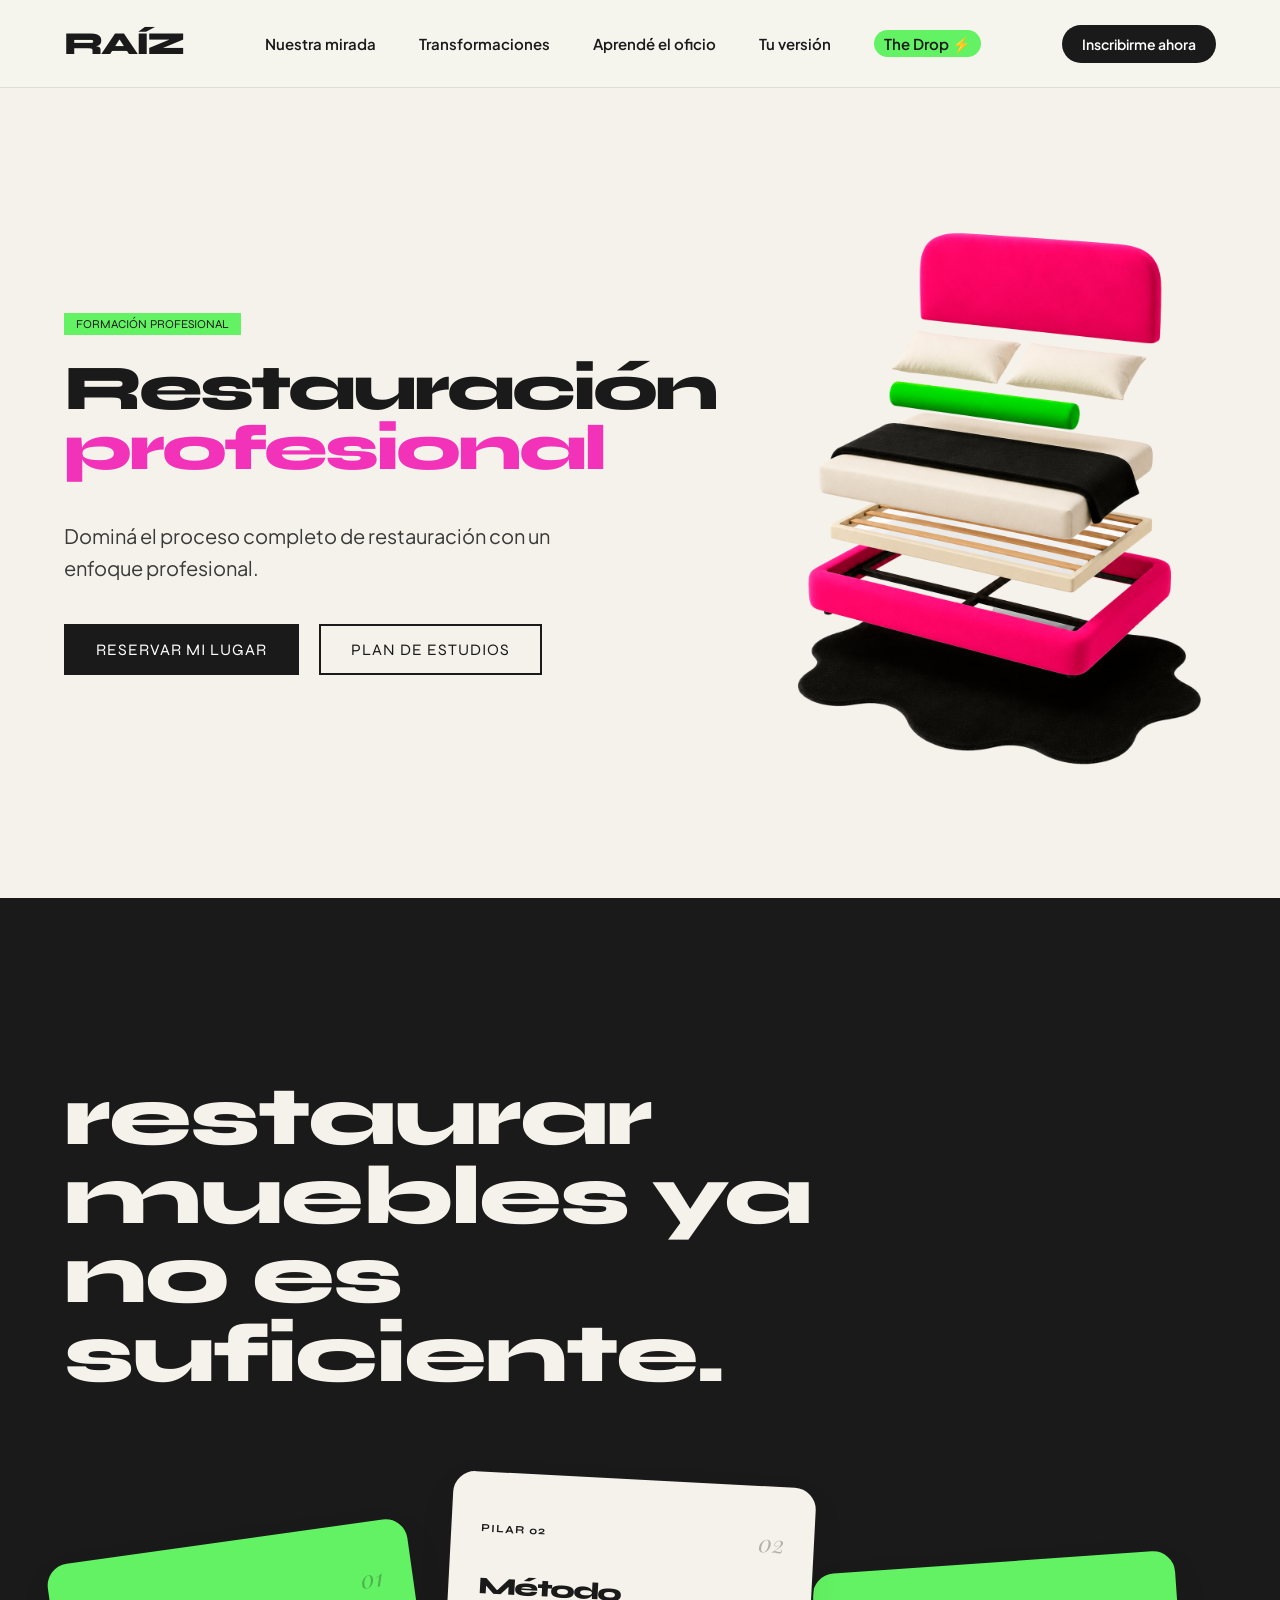
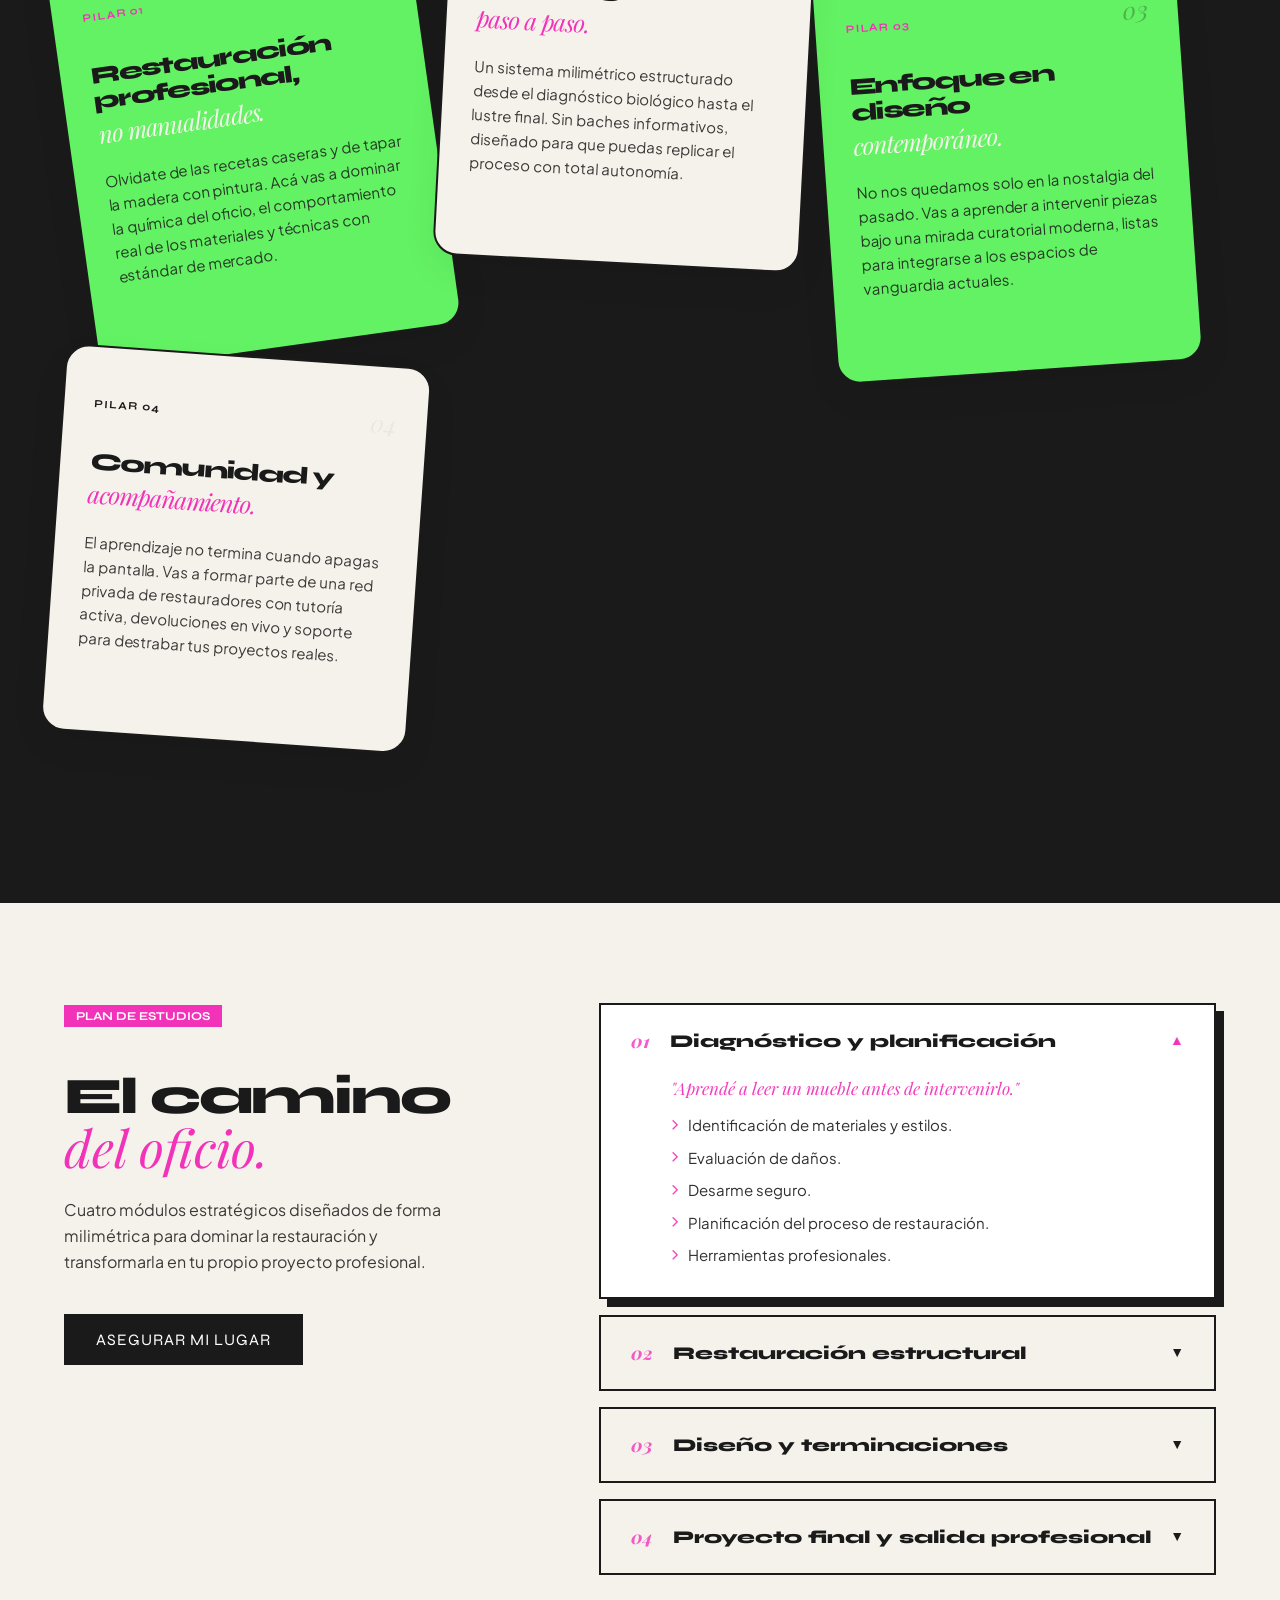
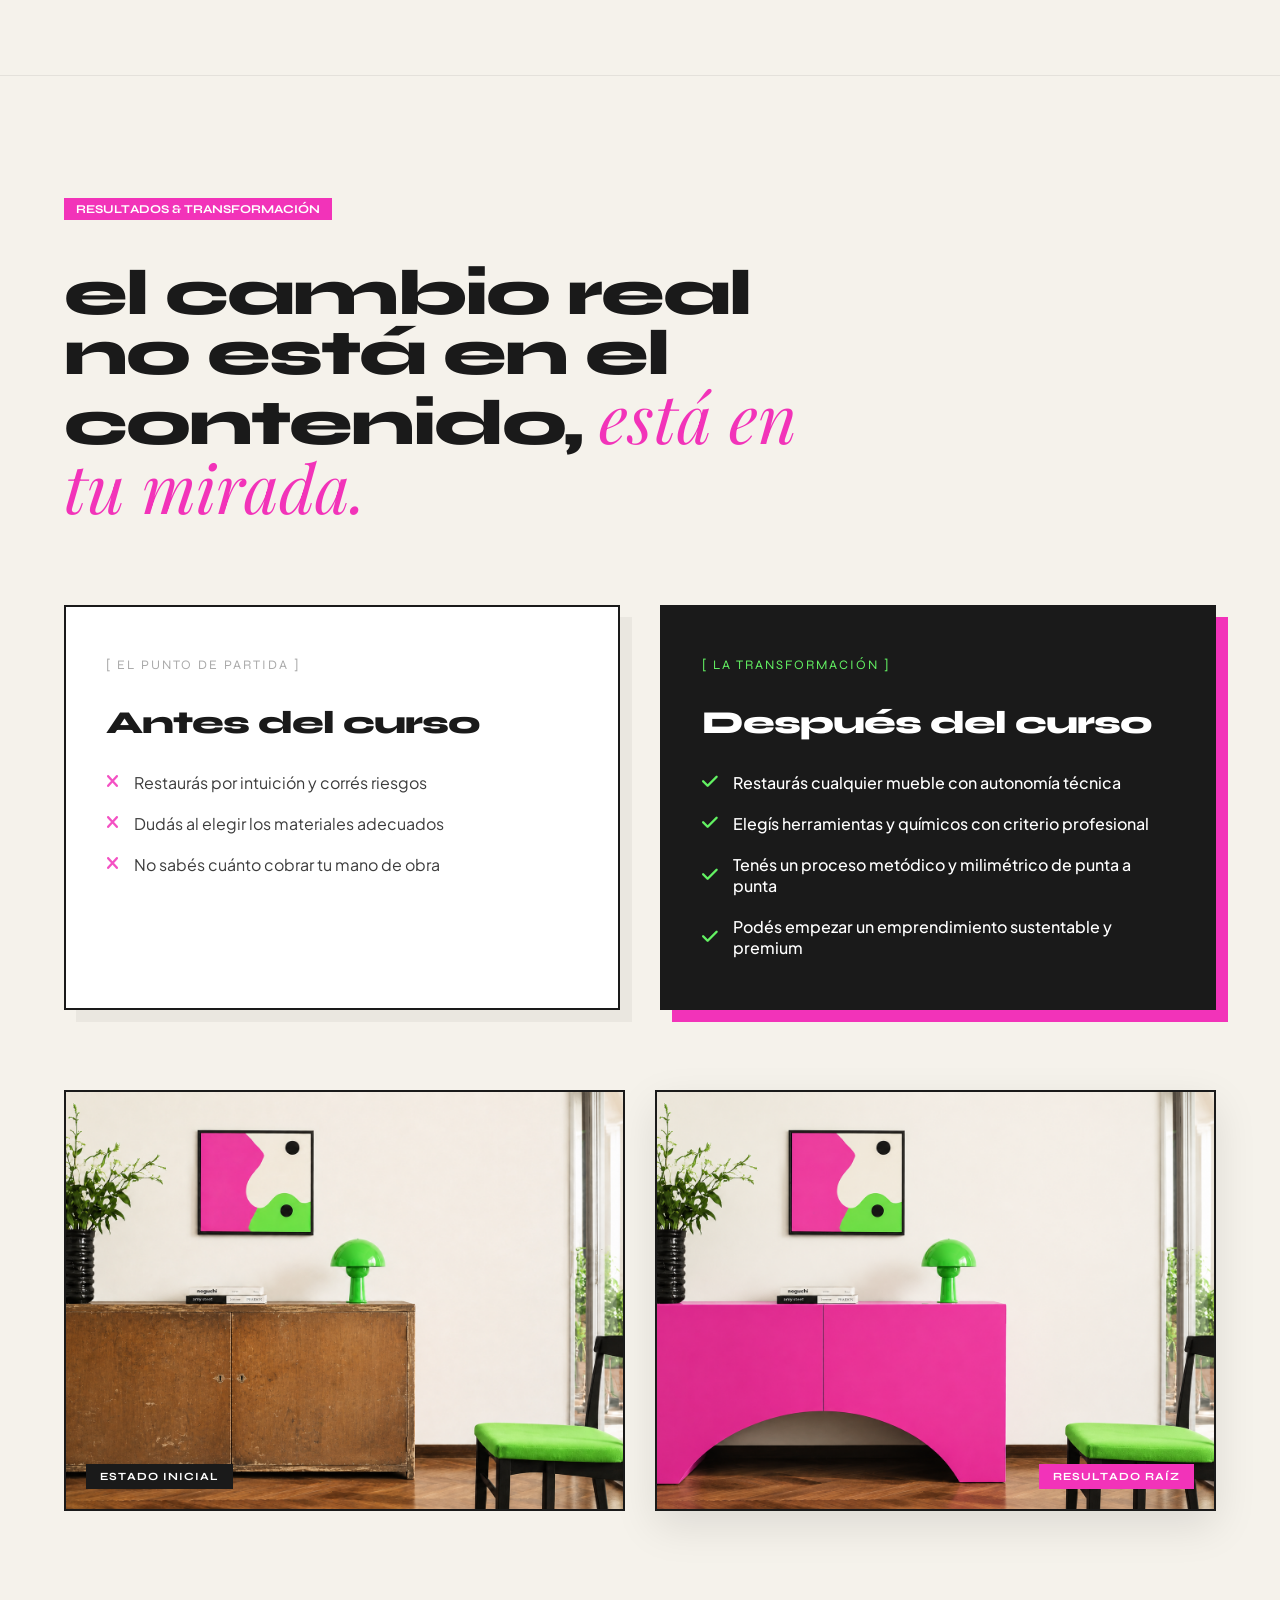
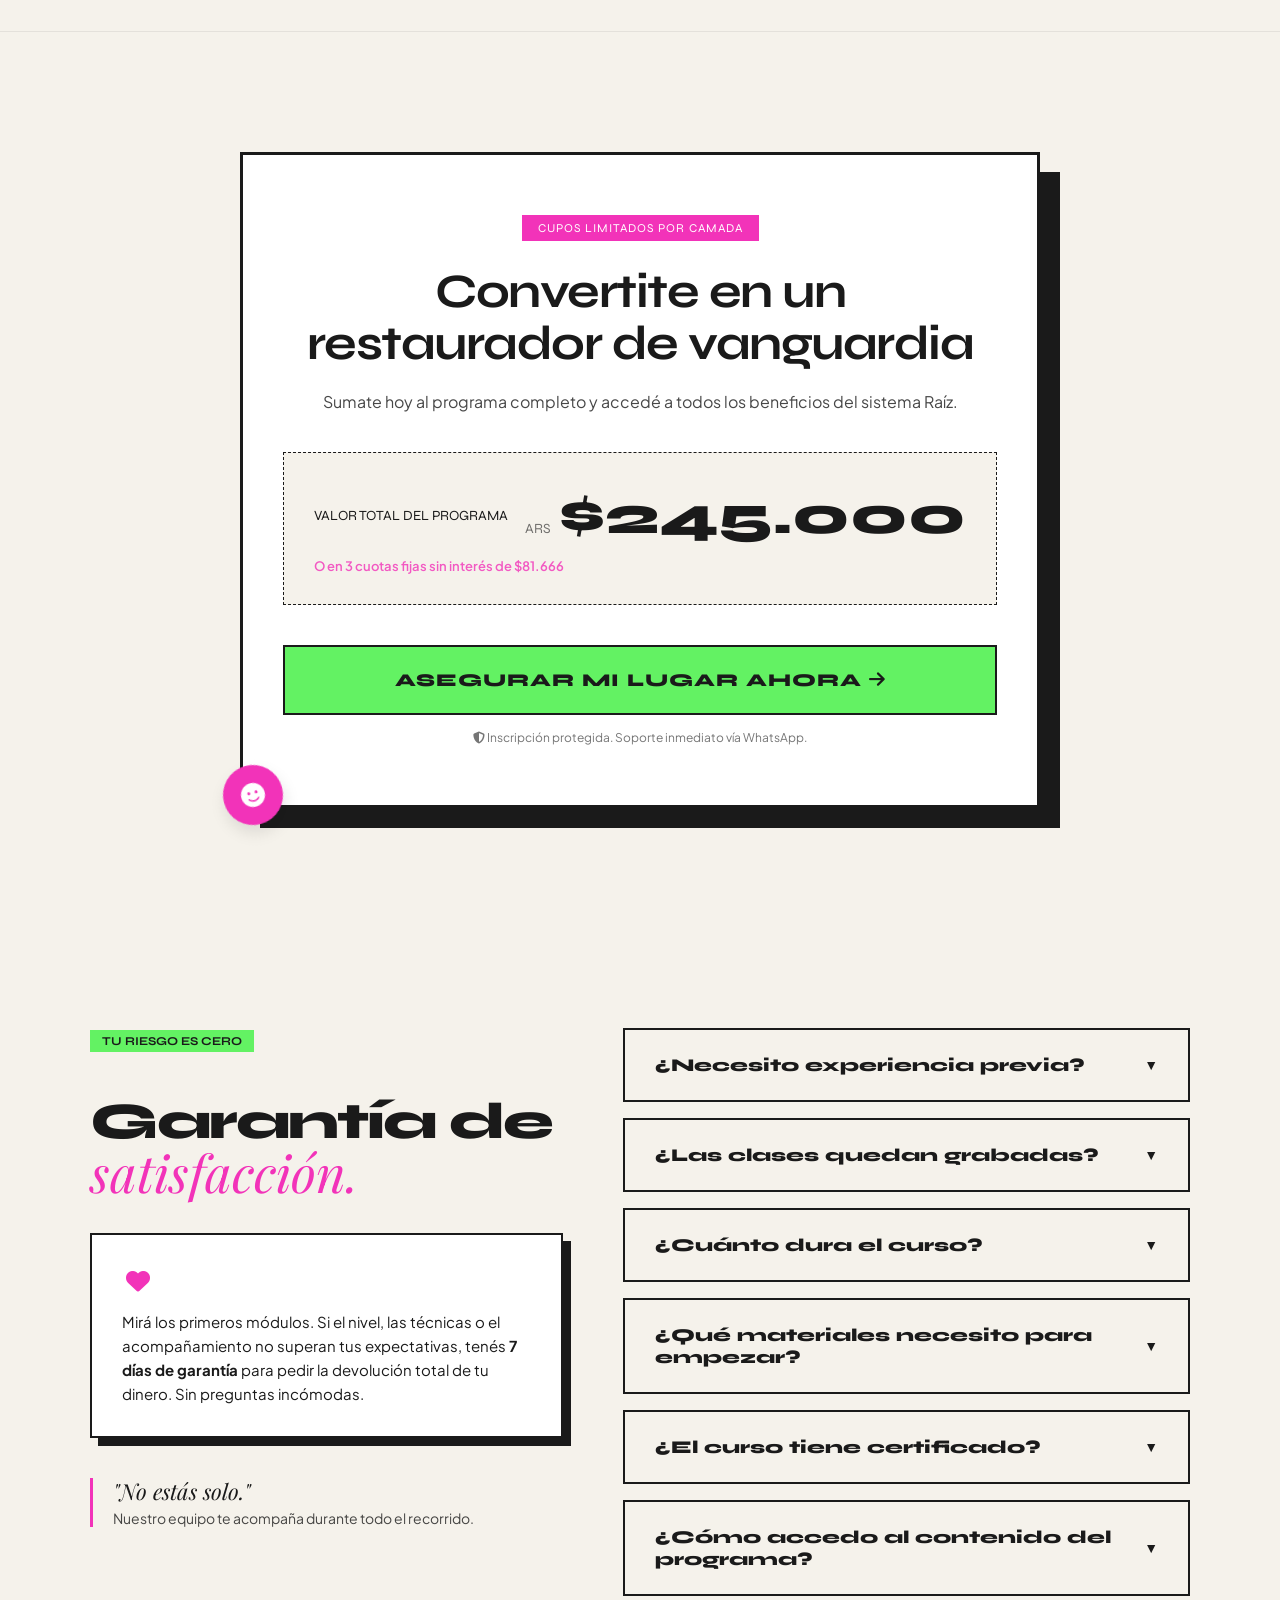
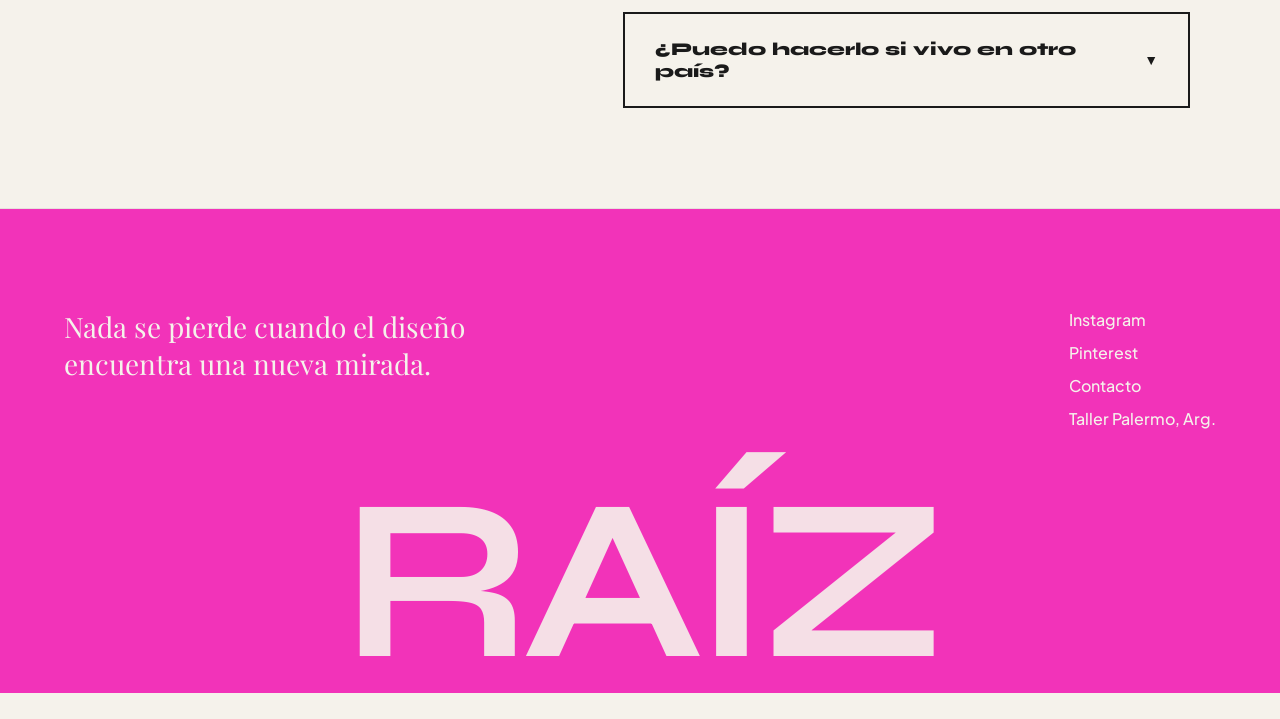
==== commit e61f8278: "06/07" ====
--- a/curso-detalle.html
+++ b/curso-detalle.html
@@ -57,7 +57,7 @@
                 Restaurar muebles ya no es suficiente.
             </h2>
             <p style="font-family: var(--font-body); font-size: 22px; line-height: 1.5; color: var(--color-neutro-fondo); opacity: 0.9; margin-top: 24px; max-width: 750px;">
-                Aprendé un sistema pensado para transformar piezas... y convertir esa habilidad en un proyecto profesional.
+               
             </p>
         </div>
         
@@ -111,125 +111,114 @@
     </div>
 </section>
 
-        <!-- SECCIÓN 3: EL PROGRAMA DE 6 BLOQUES (Estructura modular disruptiva) -->
-       
+        <!-- SECCIÓN 3: EL PROGRAMA DEDICADO (4 MÓDULOS ASIMÉTRICOS Y DINÁMICOS) -->
         <section id="programa" style="padding: 100px 5%; background-color: var(--color-neutro-fondo); border-bottom: 1px solid rgba(26,26,26,0.08);">
-            <div style="max-width: 1100px; margin: 0 auto; display: grid; grid-template-columns: 1fr 1.2fr; gap: 60px; align-items: start;">
-                
+            <div class="program-dynamic-layout" style="max-width: 1200px; margin: 0 auto; display: grid; grid-template-columns: 1fr 1.3fr; gap: 60px; align-items: start;">
+                
+                <!-- Bloque Fijo Izquierdo (Concepto Editorial) -->
                 <div style="position: sticky; top: 140px;">
                     <span class="mini-tag" style="background-color: var(--color-magenta); color: #fff; font-weight: 700;">Plan de estudios</span>
                     <h2 style="font-family: var(--font-heading-heavy); font-size: clamp(36px, 4vw, 56px); font-weight: 800; line-height: 1; letter-spacing: -2px; margin: 20px 0; color: var(--color-oscuro-editorial);">
-                        Qué vas a <span class="serif-italic" style="color: var(--color-magenta); font-weight: 400;">aprender.</span>
+                        El camino <br><span class="serif-italic" style="color: var(--color-magenta); font-weight: 400;">del oficio.</span>
                     </h2>
                     <p style="font-family: var(--font-body); font-size: 16px; line-height: 1.6; color: var(--color-oscuro-editorial); opacity: 0.85; margin-bottom: 40px; max-width: 380px;">
-                        Un recorrido milimétrico estructurado en 8 módulos estratégicos para dominar el oficio desde cero hasta tu propia monetización. Sin secretos.
+                        Cuatro módulos estratégicos diseñados de forma milimétrica para dominar la restauración y transformarla en tu propio proyecto profesional.
                     </p>
                     <a href="#inscripcion-directa" class="btn-solid">Asegurar mi lugar</a>
                 </div>
 
+                <!-- Bloque Interactivo Derecho (Contenedor Dinámico) -->
                 <div class="program-accordion-container" style="display: flex; flex-direction: column; gap: 16px;">
                     
+                    <!-- Módulo 1 -->
                     <details style="border: 2px solid var(--color-oscuro-editorial); background-color: transparent; transition: all 0.3s ease;" open>
                         <summary style="font-family: var(--font-heading-heavy); font-size: 18px; font-weight: 800; padding: 24px 30px; display: flex; justify-content: space-between; align-items: center; cursor: pointer; list-style: none; user-select: none; color: var(--color-oscuro-editorial);">
                             <span style="display: flex; align-items: center; gap: 20px;">
                                 <span style="font-family: var(--font-serif-luxury); font-style: italic; color: var(--color-magenta); opacity: 0.8;">01</span> 
-                                Fundamentos
+                                Diagnóstico y planificación
                             </span>
                             <span class="accordion-icon" style="font-size: 14px; transition: transform 0.3s;">▼</span>
                         </summary>
-                        <div style="padding: 0 30px 30px 70px; font-family: var(--font-body); font-size: 15px; line-height: 1.6; color: var(--color-oscuro-editorial); opacity: 0.9;">
-                            Introducción al espacio de taller. Herramientas indispensables, diagnóstico inicial de la madera, reconocimiento de estilos estéticos y evaluación biológica de la pieza para evitar errores irreversibles.
-                        </div>
-                    </details>
-
+                        <div style="padding: 0 30px 30px 70px; font-family: var(--font-body); font-size: 15px; color: var(--color-oscuro-editorial);">
+                            <p style="font-family: var(--font-serif-luxury); font-style: italic; font-size: 17px; color: var(--color-magenta); margin-bottom: 15px; opacity: 0.95;">
+                                "Aprendé a leer un mueble antes de intervenirlo."
+                            </p>
+                            <ul style="list-style: none; padding: 0; display: flex; flex-direction: column; gap: 10px; opacity: 0.9; line-height: 1.5;">
+                                <li style="display: flex; align-items: center; gap: 10px;"><i class="fa-solid fa-chevron-right" style="font-size: 11px; color: var(--color-magenta);"></i> Identificación de materiales y estilos.</li>
+                                <li style="display: flex; align-items: center; gap: 10px;"><i class="fa-solid fa-chevron-right" style="font-size: 11px; color: var(--color-magenta);"></i> Evaluación de daños.</li>
+                                <li style="display: flex; align-items: center; gap: 10px;"><i class="fa-solid fa-chevron-right" style="font-size: 11px; color: var(--color-magenta);"></i> Desarme seguro.</li>
+                                <li style="display: flex; align-items: center; gap: 10px;"><i class="fa-solid fa-chevron-right" style="font-size: 11px; color: var(--color-magenta);"></i> Planificación del proceso de restauración.</li>
+                                <li style="display: flex; align-items: center; gap: 10px;"><i class="fa-solid fa-chevron-right" style="font-size: 11px; color: var(--color-magenta);"></i> Herramientas profesionales.</li>
+                            </ul>
+                        </div>
+                    </details>
+
+                    <!-- Módulo 2 -->
                     <details style="border: 2px solid var(--color-oscuro-editorial); background-color: transparent; transition: all 0.3s ease;">
                         <summary style="font-family: var(--font-heading-heavy); font-size: 18px; font-weight: 800; padding: 24px 30px; display: flex; justify-content: space-between; align-items: center; cursor: pointer; list-style: none; user-select: none; color: var(--color-oscuro-editorial);">
                             <span style="display: flex; align-items: center; gap: 20px;">
                                 <span style="font-family: var(--font-serif-luxury); font-style: italic; color: var(--color-magenta); opacity: 0.8;">02</span> 
-                                Preparación
+                                Restauración estructural
                             </span>
                             <span class="accordion-icon" style="font-size: 14px; transition: transform 0.3s;">▼</span>
                         </summary>
-                        <div style="padding: 0 30px 30px 70px; font-family: var(--font-body); font-size: 15px; line-height: 1.6; color: var(--color-oscuro-editorial); opacity: 0.9;">
-                            Técnicas profesionales de desarmado químico y mecánico. Eliminación de barnices viejos, decapado controlado, lijado progresivo respetando las vetas nativas y tratamiento contra insectos xilófagos.
-                        </div>
-                    </details>
-
+                        <div style="padding: 0 30px 30px 70px; font-family: var(--font-body); font-size: 15px; color: var(--color-oscuro-editorial);">
+                            <p style="font-family: var(--font-serif-luxury); font-style: italic; font-size: 17px; color: var(--color-magenta); margin-bottom: 15px; opacity: 0.95;">
+                                "Devolvé estabilidad y funcionalidad a cualquier pieza."
+                            </p>
+                            <ul style="list-style: none; padding: 0; display: flex; flex-direction: column; gap: 10px; opacity: 0.9; line-height: 1.5;">
+                                <li style="display: flex; align-items: center; gap: 10px;"><i class="fa-solid fa-chevron-right" style="font-size: 11px; color: var(--color-magenta);"></i> Reparación de estructuras.</li>
+                                <li style="display: flex; align-items: center; gap: 10px;"><i class="fa-solid fa-chevron-right" style="font-size: 11px; color: var(--color-magenta);"></i> Encolados.</li>
+                                <li style="display: flex; align-items: center; gap: 10px;"><i class="fa-solid fa-chevron-right" style="font-size: 11px; color: var(--color-magenta);"></i> Reemplazo de piezas.</li>
+                                <li style="display: flex; align-items: center; gap: 10px;"><i class="fa-solid fa-chevron-right" style="font-size: 11px; color: var(--color-magenta);"></i> Corrección de imperfecciones.</li>
+                                <li style="display: flex; align-items: center; gap: 10px;"><i class="fa-solid fa-chevron-right" style="font-size: 11px; color: var(--color-magenta);"></i> Preparación de superficies.</li>
+                            </ul>
+                        </div>
+                    </details>
+
+                    <!-- Módulo 3 -->
                     <details style="border: 2px solid var(--color-oscuro-editorial); background-color: transparent; transition: all 0.3s ease;">
                         <summary style="font-family: var(--font-heading-heavy); font-size: 18px; font-weight: 800; padding: 24px 30px; display: flex; justify-content: space-between; align-items: center; cursor: pointer; list-style: none; user-select: none; color: var(--color-oscuro-editorial);">
                             <span style="display: flex; align-items: center; gap: 20px;">
                                 <span style="font-family: var(--font-serif-luxury); font-style: italic; color: var(--color-magenta); opacity: 0.8;">03</span> 
-                                Pinturas
+                                Diseño y terminaciones
                             </span>
                             <span class="accordion-icon" style="font-size: 14px; transition: transform 0.3s;">▼</span>
                         </summary>
-                        <div style="padding: 0 30px 30px 70px; font-family: var(--font-body); font-size: 15px; line-height: 1.6; color: var(--color-oscuro-editorial); opacity: 0.9;">
-                            Teoría del color aplicada y selección de materiales de alta resistencia. Aplicación técnica de lacas, chalk paint, esmaltes e imprimaciones modernas con un acabado liso de estándar comercial.
-                        </div>
-                    </details>
-
+                        <div style="padding: 0 30px 30px 70px; font-family: var(--font-body); font-size: 15px; color: var(--color-oscuro-editorial);">
+                            <p style="font-family: var(--font-serif-luxury); font-style: italic; font-size: 17px; color: var(--color-magenta); margin-bottom: 15px; opacity: 0.95;">
+                                "Transformá muebles con una estética contemporánea."
+                            </p>
+                            <ul style="list-style: none; padding: 0; display: flex; flex-direction: column; gap: 10px; opacity: 0.9; line-height: 1.5;">
+                                <li style="display: flex; align-items: center; gap: 10px;"><i class="fa-solid fa-chevron-right" style="font-size: 11px; color: var(--color-magenta);"></i> Técnicas de pintura profesional.</li>
+                                <li style="display: flex; align-items: center; gap: 10px;"><i class="fa-solid fa-chevron-right" style="font-size: 11px; color: var(--color-magenta);"></i> Combinación de colores.</li>
+                                <li style="display: flex; align-items: center; gap: 10px;"><i class="fa-solid fa-chevron-right" style="font-size: 11px; color: var(--color-magenta);"></i> Acabados y protectores.</li>
+                                <li style="display: flex; align-items: center; gap: 10px;"><i class="fa-solid fa-chevron-right" style="font-size: 11px; color: var(--color-magenta);"></i> Herrajes y detalles.</li>
+                                <li style="display: flex; align-items: center; gap: 10px;"><i class="fa-solid fa-chevron-right" style="font-size: 11px; color: var(--color-magenta);"></i> Personalización de piezas.</li>
+                            </ul>
+                        </div>
+                    </details>
+
+                    <!-- Módulo 4 -->
                     <details style="border: 2px solid var(--color-oscuro-editorial); background-color: transparent; transition: all 0.3s ease;">
                         <summary style="font-family: var(--font-heading-heavy); font-size: 18px; font-weight: 800; padding: 24px 30px; display: flex; justify-content: space-between; align-items: center; cursor: pointer; list-style: none; user-select: none; color: var(--color-oscuro-editorial);">
                             <span style="display: flex; align-items: center; gap: 20px;">
                                 <span style="font-family: var(--font-serif-luxury); font-style: italic; color: var(--color-magenta); opacity: 0.8;">04</span> 
-                                Tapizados
+                                Proyecto final y salida profesional
                             </span>
                             <span class="accordion-icon" style="font-size: 14px; transition: transform 0.3s;">▼</span>
                         </summary>
-                        <div style="padding: 0 30px 30px 70px; font-family: var(--font-body); font-size: 15px; line-height: 1.6; color: var(--color-oscuro-editorial); opacity: 0.9;">
-                            Estructuras de asiento, cinchas y rellenos orgánicos vs. sintéticos. Técnicas básicas y avanzadas de entelado, cálculo de metros necesarios y terminaciones estéticas limpias para sillas, banquetas y sillones.
-                        </div>
-                    </details>
-
-                    <details style="border: 2px solid var(--color-oscuro-editorial); background-color: transparent; transition: all 0.3s ease;">
-                        <summary style="font-family: var(--font-heading-heavy); font-size: 18px; font-weight: 800; padding: 24px 30px; display: flex; justify-content: space-between; align-items: center; cursor: pointer; list-style: none; user-select: none; color: var(--color-oscuro-editorial);">
-                            <span style="display: flex; align-items: center; gap: 20px;">
-                                <span style="font-family: var(--font-serif-luxury); font-style: italic; color: var(--color-magenta); opacity: 0.8;">05</span> 
-                                Herrajes
-                            </span>
-                            <span class="accordion-icon" style="font-size: 14px; transition: transform 0.3s;">▼</span>
-                        </summary>
-                        <div style="padding: 0 30px 30px 70px; font-family: var(--font-body); font-size: 15px; line-height: 1.6; color: var(--color-oscuro-editorial); opacity: 0.9;">
-                            Restauración química de metales (bronce, hierro, copas). Limpieza profunda, pátinas de envejecimiento natural, reemplazo ergonómico de tiradores y ajuste milimétrico de cerraduras antiguas.
-                        </div>
-                    </details>
-
-                    <details style="border: 2px solid var(--color-oscuro-editorial); background-color: transparent; transition: all 0.3s ease;">
-                        <summary style="font-family: var(--font-heading-heavy); font-size: 18px; font-weight: 800; padding: 24px 30px; display: flex; justify-content: space-between; align-items: center; cursor: pointer; list-style: none; user-select: none; color: var(--color-oscuro-editorial);">
-                            <span style="display: flex; align-items: center; gap: 20px;">
-                                <span style="font-family: var(--font-serif-luxury); font-style: italic; color: var(--color-magenta); opacity: 0.8;">06</span> 
-                                Diseño
-                            </span>
-                            <span class="accordion-icon" style="font-size: 14px; transition: transform 0.3s;">▼</span>
-                        </summary>
-                        <div style="padding: 0 30px 30px 70px; font-family: var(--font-body); font-size: 15px; line-height: 1.6; color: var(--color-oscuro-editorial); opacity: 0.9;">
-                            Criterio curatorial contemporáneo. Cómo intervenir un mueble respetando su alma pero adaptándolo a las tendencias de interiorismo actuales. Combinación de texturas, maderas lavadas y bloques de color audaces.
-                        </div>
-                    </details>
-
-                    <details style="border: 2px solid var(--color-oscuro-editorial); background-color: transparent; transition: all 0.3s ease;">
-                        <summary style="font-family: var(--font-heading-heavy); font-size: 18px; font-weight: 800; padding: 24px 30px; display: flex; justify-content: space-between; align-items: center; cursor: pointer; list-style: none; user-select: none; color: var(--color-oscuro-editorial);">
-                            <span style="display: flex; align-items: center; gap: 20px;">
-                                <span style="font-family: var(--font-serif-luxury); font-style: italic; color: var(--color-magenta); opacity: 0.8;">07</span> 
-                                Terminaciones
-                            </span>
-                            <span class="accordion-icon" style="font-size: 14px; transition: transform 0.3s;">▼</span>
-                        </summary>
-                        <div style="padding: 0 30px 30px 70px; font-family: var(--font-body); font-size: 15px; line-height: 1.6; color: var(--color-oscuro-editorial); opacity: 0.9;">
-                            Protección final de nivel profesional. Aplicación técnica de cera de abejas, aceites orgánicos (linaza/tung) y la técnica clásica de lustre a la goma laca con muñequera para un brillo profundo de alta gama.
-                        </div>
-                    </details>
-
-                    <details style="border: 2px solid var(--color-oscuro-editorial); background-color: transparent; transition: all 0.3s ease;">
-                        <summary style="font-family: var(--font-heading-heavy); font-size: 18px; font-weight: 800; padding: 24px 30px; display: flex; justify-content: space-between; align-items: center; cursor: pointer; list-style: none; user-select: none; color: var(--color-oscuro-editorial);">
-                            <span style="display: flex; align-items: center; gap: 20px;">
-                                <span style="font-family: var(--font-serif-luxury); font-style: italic; color: var(--color-magenta); opacity: 0.8;">08</span> 
-                                Cómo vender tu trabajo
-                            </span>
-                            <span class="accordion-icon" style="font-size: 14px; transition: transform 0.3s;">▼</span>
-                        </summary>
-                        <div style="padding: 0 30px 30px 70px; font-family: var(--font-body); font-size: 15px; line-height: 1.6; color: var(--color-oscuro-editorial); opacity: 0.9;">
-                            Tu modelo de negocio. Cómo presupuestar mano de obra y materiales sin perder plata, técnicas de fotografía de producto en taller, storytelling en redes para atraer clientes premium y empaque seguro de piezas mobiliarias.
+                        <div style="padding: 0 30px 30px 70px; font-family: var(--font-body); font-size: 15px; color: var(--color-oscuro-editorial);">
+                            <p style="font-family: var(--font-serif-luxury); font-style: italic; font-size: 17px; color: var(--color-magenta); margin-bottom: 15px; opacity: 0.95;">
+                                "Convertí tu aprendizaje en un trabajo de calidad."
+                            </p>
+                            <ul style="list-style: none; padding: 0; display: flex; flex-direction: column; gap: 10px; opacity: 0.9; line-height: 1.5;">
+                                <li style="display: flex; align-items: center; gap: 10px;"><i class="fa-solid fa-chevron-right" style="font-size: 11px; color: var(--color-magenta);"></i> Restauración integral de un mueble.</li>
+                                <li style="display: flex; align-items: center; gap: 10px;"><i class="fa-solid fa-chevron-right" style="font-size: 11px; color: var(--color-magenta);"></i> Organización del proceso.</li>
+                                <li style="display: flex; align-items: center; gap: 10px;"><i class="fa-solid fa-chevron-right" style="font-size: 11px; color: var(--color-magenta);"></i> Presupuesto y costos.</li>
+                                <li style="display: flex; align-items: center; gap: 10px;"><i class="fa-solid fa-chevron-right" style="font-size: 11px; color: var(--color-magenta);"></i> Presentación del trabajo.</li>
+                                <li style="display: flex; align-items: center; gap: 10px;"><i class="fa-solid fa-chevron-right" style="font-size: 11px; color: var(--color-magenta);"></i> Cómo empezar a ofrecer tus servicios.</li>
+                            </ul>
                         </div>
                     </details>
 
@@ -274,7 +263,6 @@
                         el cambio real no está en el contenido, <span class="serif-italic" style="color: var(--color-magenta); font-weight: 400; font-size: 1.05em;">está en tu mirada.</span>
                     </h2>
                     <p style="font-family: var(--font-body); font-size: 18px; line-height: 1.6; color: var(--color-oscuro-editorial); opacity: 0.85;">
-                        Dejá atrás la duda intuitiva y convertite en un profesional capaz de dominar el oficio y proyectar un modelo de negocio rentable.
                     </p>
                 </div>
 
--- a/css/style.css
+++ b/css/style.css
@@ -299,10 +299,11 @@
     font-size: 13px;
 }
 /* ==========================================================================
-   SECCIÓN 2: INTERACTIVO ANTES Y DESPUÉS (SLIDER)
+   SECCIÓN 2: EXHIBICIÓN INTERACTIVA (MUEBLE NUEVO + HOTSPOTS)
    ========================================================================== */
 .transform-section {
     padding: 100px 5%;
+    background-color: var(--color-neutro-fondo);
 }
 
 .section-header-center {
@@ -310,91 +311,139 @@
     margin-bottom: 50px;
 }
 
-.section-header-center h2 {
-    font-family: var(--font-serif-luxury);
-    font-size: 38px;
-    font-weight: 400;
-}
-
-.slider-container {
+/* Título con la tipografía Syne unificada */
+.section-header-center .transform-title {
+    font-family: var(--font-heading-heavy);
+    font-size: clamp(32px, 4vw, 48px);
+    font-weight: 800;
+    letter-spacing: -1.5px;
+    color: var(--color-oscuro-editorial);
+}
+
+.interactive-showcase-container {
     position: relative;
     width: 100%;
     max-width: 1000px;
-    height: 600px;
     margin: 0 auto;
-    overflow: hidden;
     border-radius: 12px;
     box-shadow: 0 20px 40px rgba(0,0,0,0.1);
-}
-
-.slider-img {
-    position: absolute;
-    top: 0;
-    left: 0;
-    width: 100%;
-    height: 100%;
-}
-
-.slider-img img {
-    /* Forzamos a que la imagen mida siempre el ancho máximo del contenedor */
-    /* De este modo, cuando el contenedor se achica, la imagen se recorta en vez de deformarse */
-    width: 1000px; 
+    overflow: hidden;
+}
+
+.showcase-img-block {
+    position: relative;
+    width: 100%;
+    height: 600px;
+}
+
+.showcase-main-img {
+    width: 100%;
     height: 100%;
     object-fit: cover;
     display: block;
-    max-width: none; /* Evita que herede restricciones externas */
-}
-
-.img-after {
-    width: 50%; /* Controlado dinámicamente por JS */
-    overflow: hidden; /* Recorta el contenido sobrante al deslizar */
-    z-index: 2;
-}
-
-/* El input invisible superpuesto para control nativo táctil y desktop */
-.slider-range-input {
+}
+
+/* --- HOTSPOTS (INTERACCIÓN HOVER/ACTIVE) --- */
+.hotspot {
     position: absolute;
-    -webkit-appearance: none;
-    appearance: none;
-    width: 100%;
-    height: 100%;
-    background: transparent;
-    z-index: 1; /* Bajado para dejar pasar el cursor a los hotspots */
-    cursor: ew-resize;
-    outline: none;
-    top: 0;
-    left: 0;
-}
-
-/* Línea divisoria visual */
-.slider-button {
+    transform: translate(-50%, -50%);
+    z-index: 10;
+}
+
+.hotspot-trigger {
+    width: 36px;
+    height: 36px;
+    border-radius: 50%;
+    background-color: var(--color-magenta);
+    color: #fff;
+    border: 2px solid #fff;
+    font-size: 14px;
+    cursor: pointer;
+    display: flex;
+    justify-content: center;
+    align-items: center;
+    box-shadow: 0 4px 10px rgba(0,0,0,0.2);
+    transition: transform 0.3s ease, background-color 0.3s ease;
+}
+
+.hotspot:hover .hotspot-trigger,
+.hotspot.active .hotspot-trigger {
+    transform: scale(1.15) rotate(45deg);
+    background-color: var(--color-oscuro-editorial);
+}
+
+/* Tooltip oculto por defecto */
+.hotspot-tooltip {
     position: absolute;
-    top: 0;
+    bottom: 45px;
     left: 50%;
-    width: 4px;
-    height: 100%;
-    background-color: #fff;
-    z-index: 4;
-    transform: translateX(-50%);
-    pointer-events: none;
-}
-
-.slider-button::after {
-    content: "↔";
-    position: absolute;
-    top: 50%;
-    left: 50%;
-    transform: translate(-50%, -50%);
-    width: 50px;
-    height: 50px;
+    transform: translateX(-50%) translateY(10px);
+    width: 240px;
     background-color: var(--color-oscuro-editorial);
     color: #fff;
-    border-radius: 50%;
-    text-align: center;
-    line-height: 46px;
-    font-size: 20px;
-    font-weight: bold;
-    border: 2px solid #fff;
+    padding: 16px;
+    border-radius: 8px;
+    box-shadow: 0 10px 25px rgba(0,0,0,0.3);
+    opacity: 0;
+    pointer-events: none;
+    transition: opacity 0.3s ease, transform 0.3s ease;
+}
+
+.hotspot-tooltip h4 {
+    font-family: var(--font-heading-heavy);
+    font-size: 14px;
+    text-transform: uppercase;
+    margin-bottom: 6px;
+    color: var(--color-lima-suave);
+    letter-spacing: 0.5px;
+}
+
+.hotspot-tooltip p {
+    font-family: var(--font-body);
+    font-size: 13px;
+    line-height: 1.4;
+    opacity: 0.9;
+}
+
+/* Mostrar tooltip al pasar el mouse en Desktop o al hacer click en Mobile con la clase .active */
+.hotspot:hover .hotspot-tooltip,
+.hotspot.active .hotspot-tooltip {
+    opacity: 1;
+    pointer-events: auto;
+    transform: translateX(-50%) translateY(0);
+}
+/* Botón arriba a la derecha */
+.btn-course-top {
+    text-decoration: none;
+    font-family: var(--font-heading-heavy);
+    font-size: 11px;
+    text-transform: uppercase;
+    font-weight: 700;
+    padding: 10px 18px;
+    border-radius: 50px;
+    display: inline-flex;
+    align-items: center;
+    gap: 6px;
+    letter-spacing: 0.5px;
+    transition: transform 0.3s ease, background-color 0.3s;
+}
+
+.btn-course-top:hover {
+    transform: scale(1.05);
+    background-color: #fff;
+    color: var(--color-oscuro-editorial);
+}
+
+/* Badge debajo del título */
+.course-badge-inline {
+    font-family: var(--font-heading-heavy);
+    font-size: 10px;
+    text-transform: uppercase;
+    padding: 4px 12px;
+    border-radius: 20px;
+    font-weight: 700;
+    display: inline-block;
+    margin-bottom: 25px;
 }
 
 /* ==========================================================================
@@ -577,14 +626,13 @@
 .text-magenta { color: var(--color-magenta); }
 .text-lima { color: var(--color-lima-suave); }
 
-/* Footer de la tarjeta: Precio y Botón */
 .card-course-footer {
     display: flex;
     justify-content: space-between;
-    align-items: center;
-    margin-top: 25px;
-    border-top: 1px solid rgba(255, 255, 255, 0.1);
-    padding-top: 20px;
+    align-items: flex-end;
+    margin-top: 15px;
+    border-top: 1px solid rgba(255, 255, 255, 0.15);
+    padding-top: 15px;
 }
 
 .course-price-box {
@@ -601,8 +649,9 @@
 
 .price-value {
     font-family: var(--font-heading-heavy);
-    font-size: 26px;
+    font-size: 42px; /* Agrandado considerablemente para hacer match con la imagen */
     font-weight: 800;
+    line-height: 1;
     letter-spacing: -1px;
 }
 
@@ -1762,4 +1811,47 @@
 
 .btn-kit-link:hover i {
     transform: translateX(4px); /* La flechita se mueve un toque a la derecha */
+}
+
+/* ==========================================================================
+   OPTIMIZACIÓN ACORDEÓN DINÁMICO — PROGRAMA DE ESTUDIOS (RAÍZ)
+   ========================================================================== */
+.program-accordion-container summary::-webkit-details-marker {
+    display: none; /* Remueve la flecha nativa molesta */
+}
+
+.program-accordion-container details {
+    overflow: hidden;
+}
+
+.program-accordion-container details[open] {
+    background-color: #ffffff !important;
+    box-shadow: 8px 8px 0px var(--color-oscuro-editorial);
+}
+
+.program-accordion-container details[open] summary .accordion-icon {
+    transform: rotate(180deg);
+    color: var(--color-magenta);
+}
+
+.program-accordion-container details summary:hover {
+    background-color: rgba(26,26,26,0.02);
+}
+
+/* Soporte Responsivo Estricto */
+@media (max-width: 968px) {
+    .program-dynamic-layout {
+        grid-template-columns: 1fr !important;
+        gap: 40px !important;
+    }
+    .program-dynamic-layout div[style*="position: sticky;"] {
+        position: static !important;
+    }
+    .program-accordion-container details summary {
+        padding: 20px !important;
+        font-size: 16px !important;
+    }
+    .program-accordion-container details div {
+        padding: 0 20px 20px 45px !important;
+    }
 }
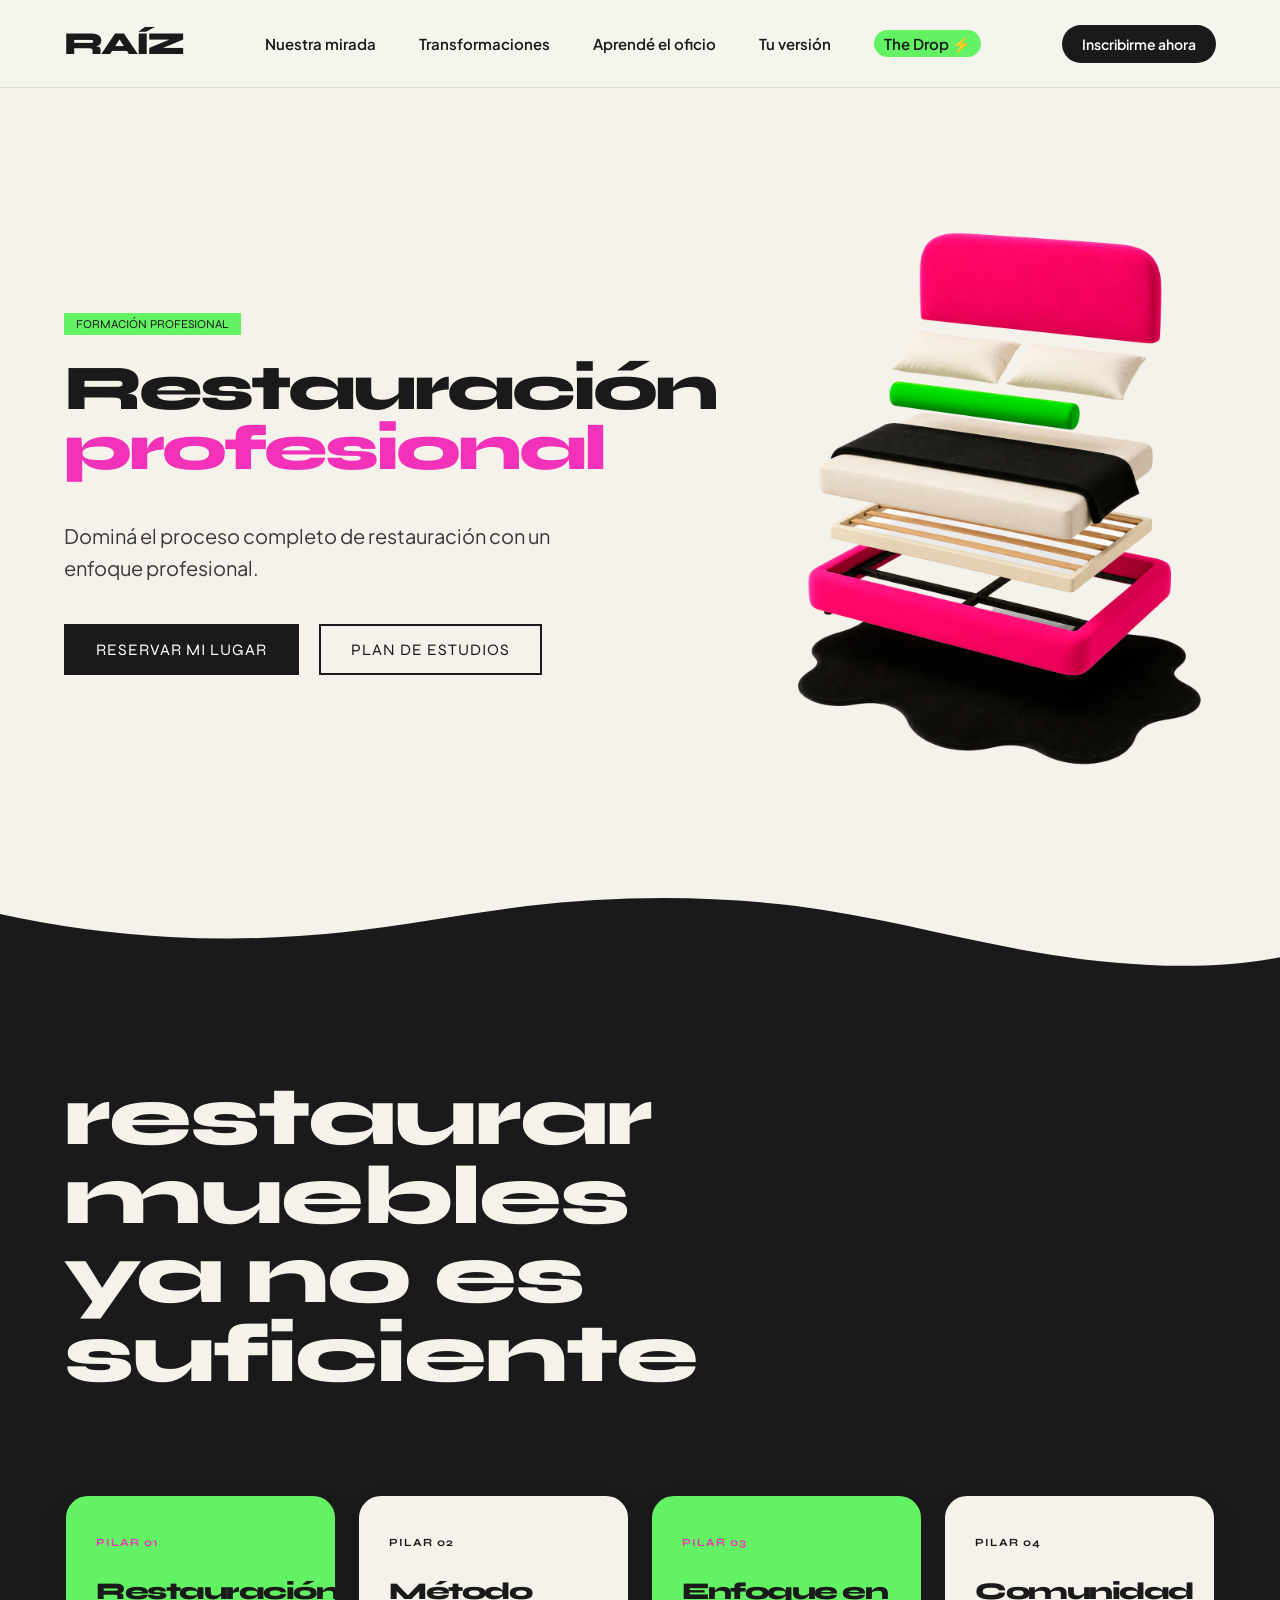
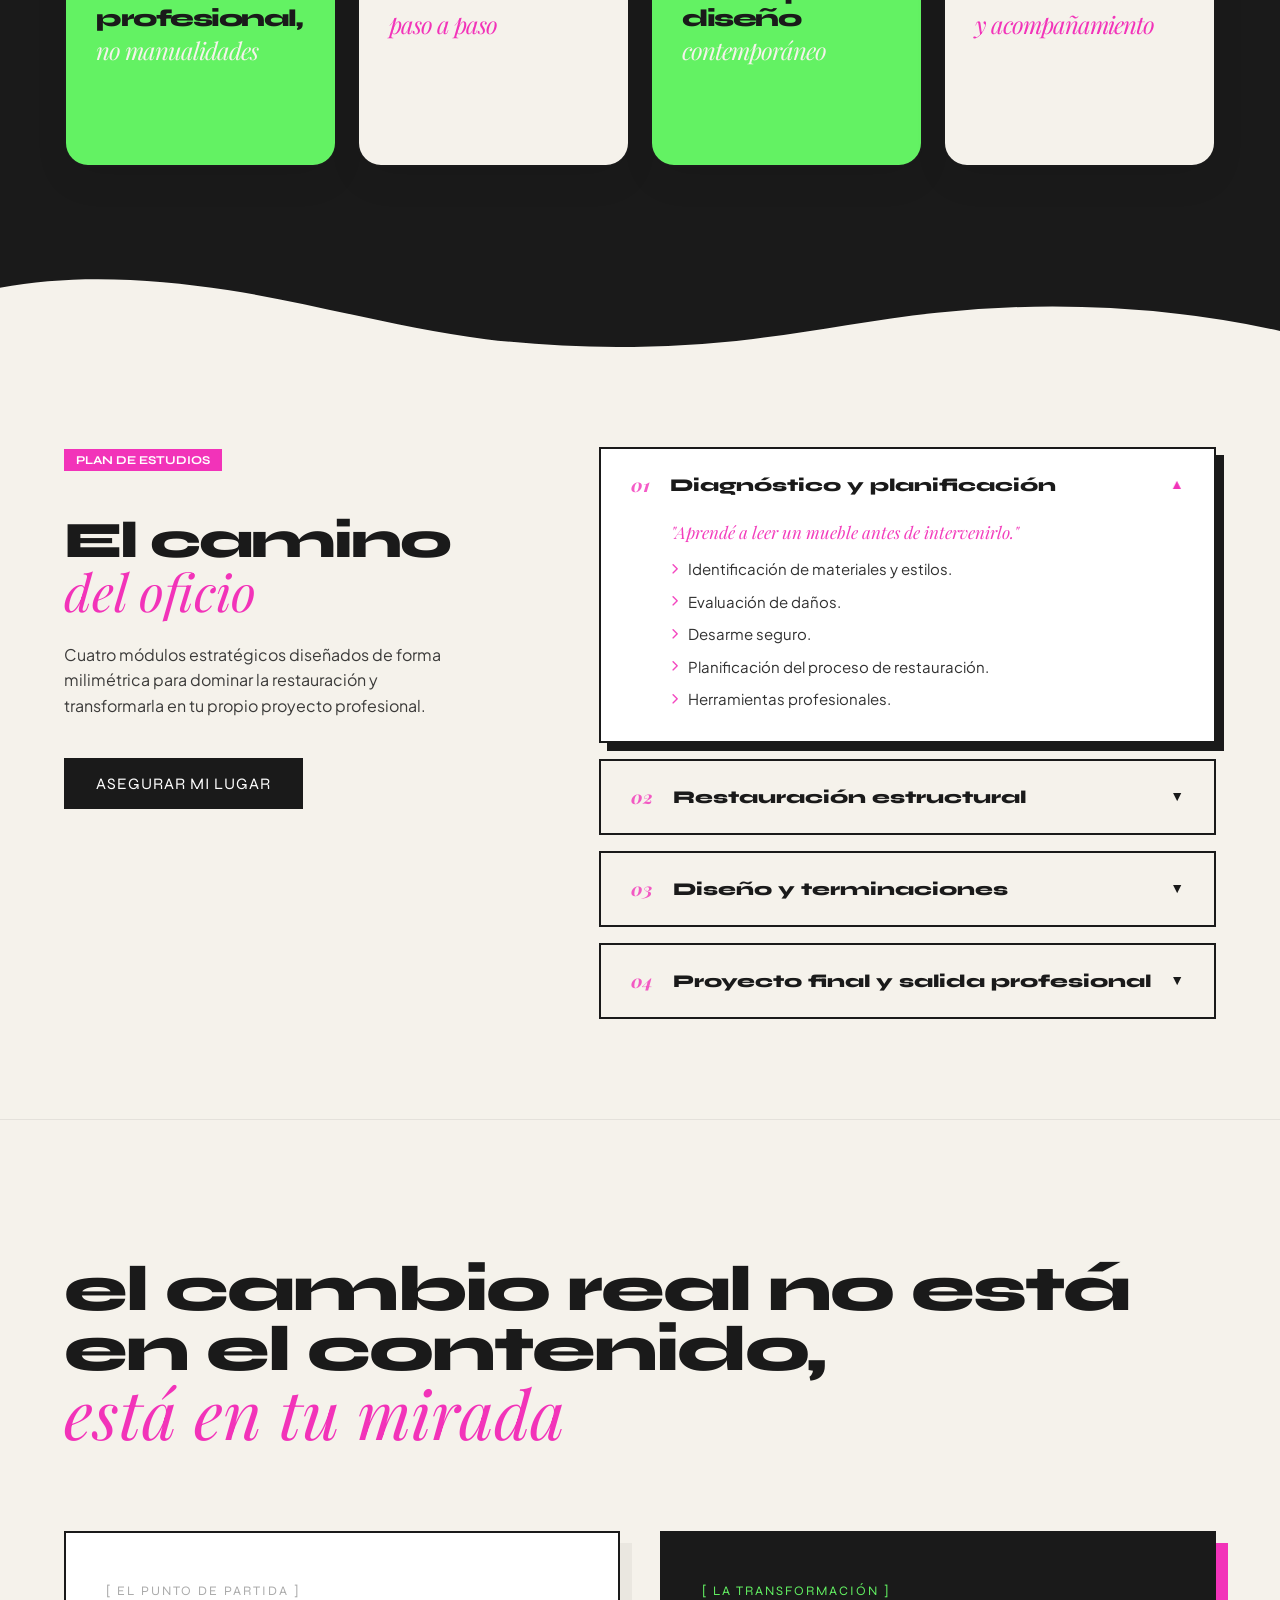
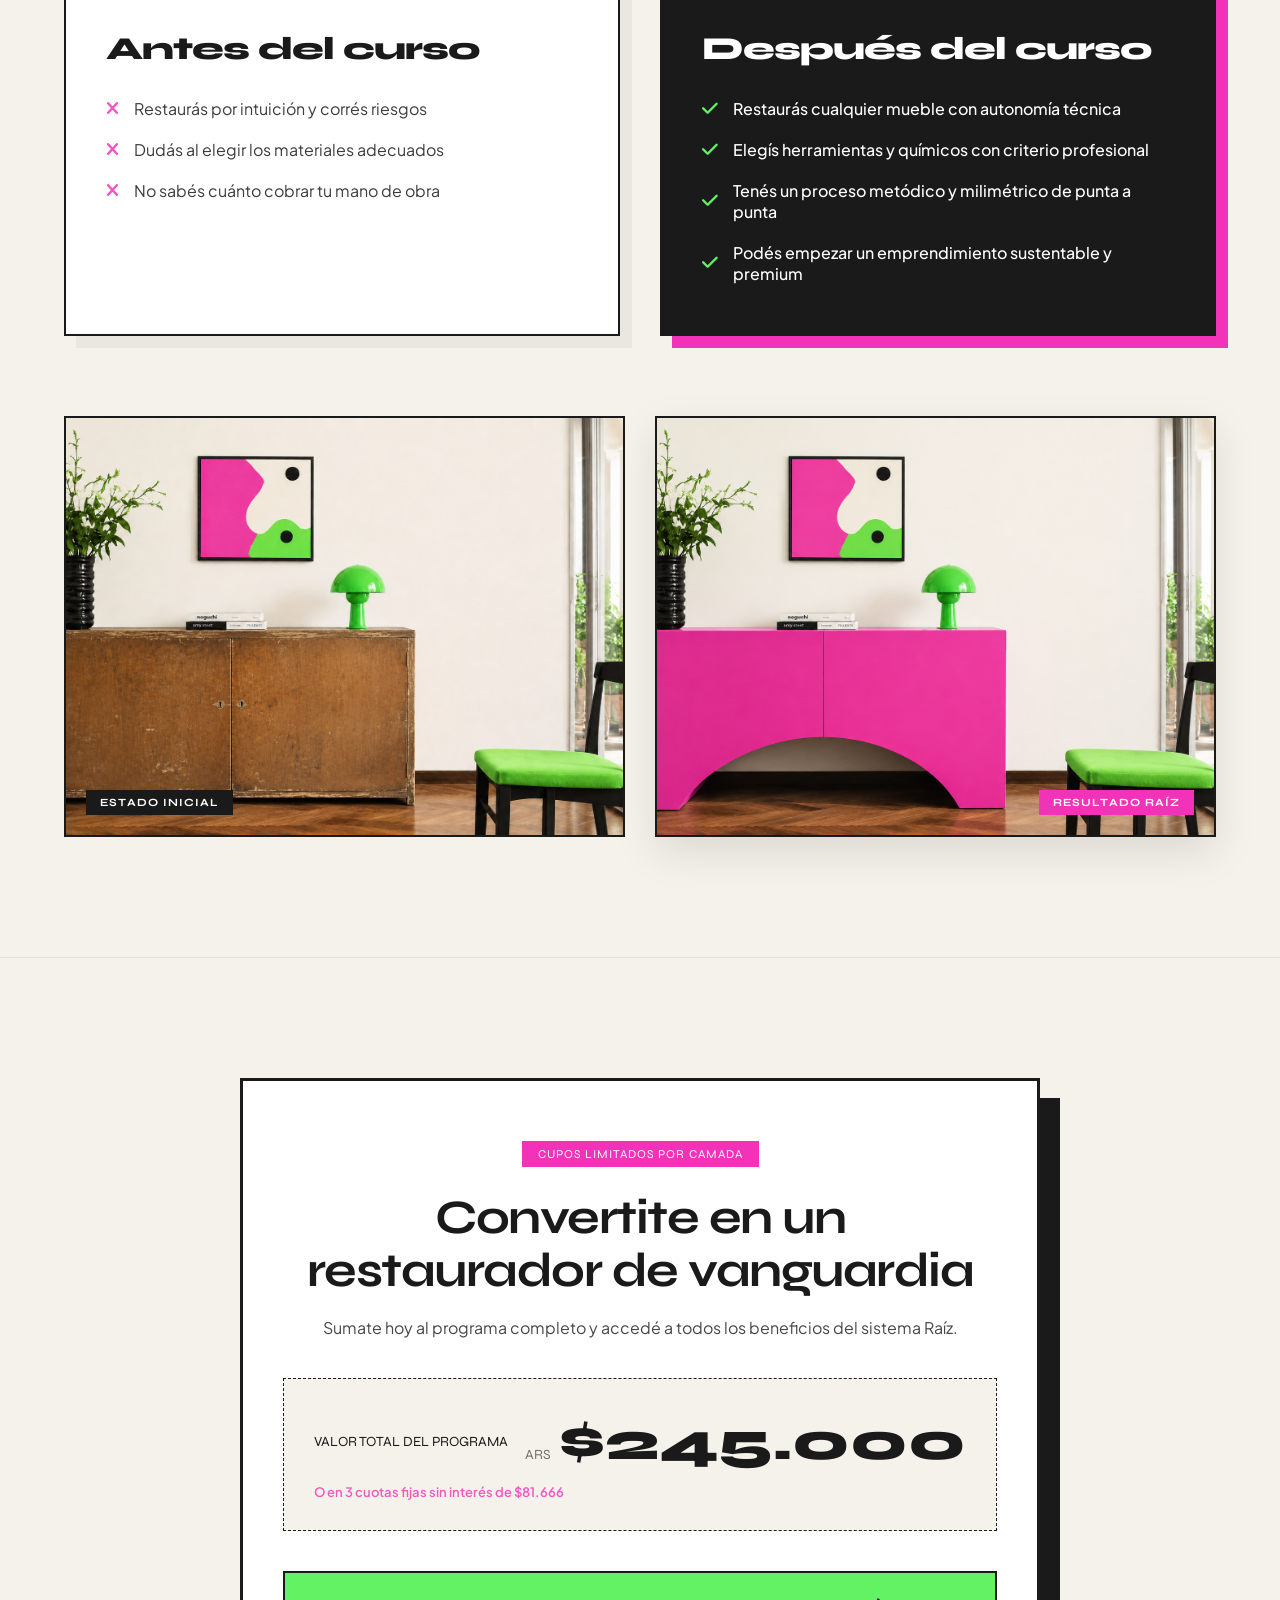
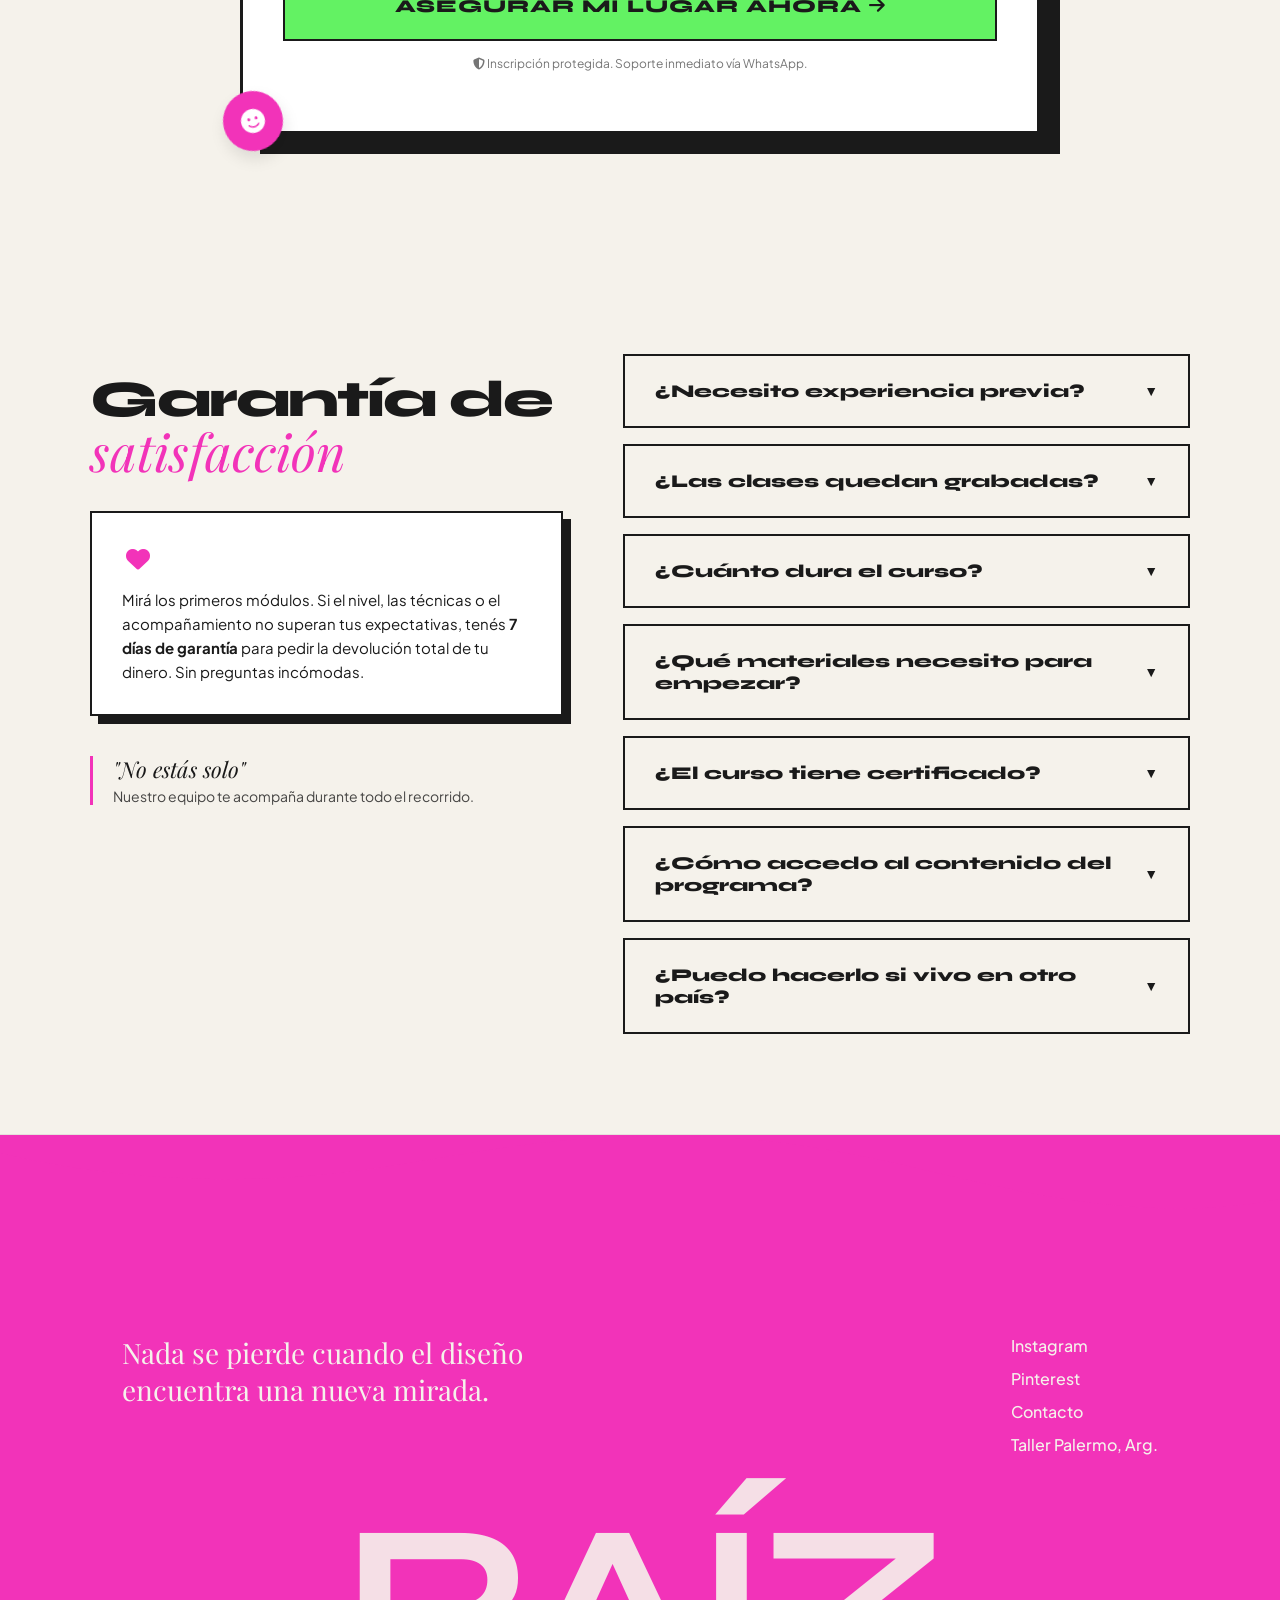
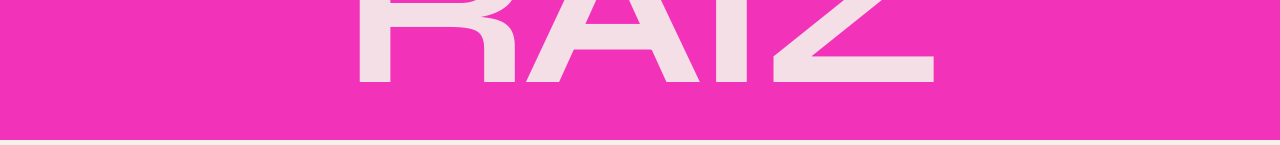
==== commit 4d0ba0c3: "pague gemini pro (lpm)" ====
--- a/curso-detalle.html
+++ b/curso-detalle.html
@@ -50,64 +50,91 @@
 
         <!-- SECCIÓN 2: ¿POR QUÉ ESTE CURSO ES DIFERENTE? (Diferenciación y deseo) -->
 <section id="nuestra-mirada">
+    
+    <!-- ONDA SUPERIOR -->
+    <div class="custom-shape-divider-top">
+        <svg data-name="Layer 1" xmlns="http://www.w3.org/2000/svg" viewBox="0 0 1200 120" preserveAspectRatio="none">
+            <path d="M321.39,56.44c58-10.79,114.16-30.13,172-41.86,82.39-16.72,168.19-17.73,250.45-.39C823.78,31,906.67,72,985.66,92.83c70.05,18.48,146.53,26.09,214.34,3V0H0V27.35A600.21,600.21,0,0,0,321.39,56.44Z" fill="#F5F2EB"></path>
+        </svg>
+    </div>
+
     <div class="truus-layout-container">
         
-        <div class="story-editorial-text-truus" style="max-width: 900px; margin-bottom: 20px;">
+        <div class="story-editorial-text-truus" style="width: 100%; margin-bottom: 40px;">
             <h2 class="section-title-truus">
-                Restaurar muebles ya no es suficiente.
+                Restaurar muebles <br> ya no es suficiente
             </h2>
-            <p style="font-family: var(--font-body); font-size: 22px; line-height: 1.5; color: var(--color-neutro-fondo); opacity: 0.9; margin-top: 24px; max-width: 750px;">
-               
-            </p>
         </div>
         
-        <div class="story-cards-organic-wrap">
-            <!-- Contenedor de flujo libre de 4 columnas (adaptable) -->
-            <div class="story-cards-free-flow" style="grid-template-columns: repeat(auto-fit, minmax(280px, 1fr)); gap: 25px;">
-                
-                <!-- Tarjeta 1: Restauración Profesional -->
-                <div class="story-card truus-card-1">
-                    <div class="card-header-meta">
-                        <span class="card-tag" style="color: var(--color-magenta);">Pilar 01</span>
-                        <span class="card-index">01</span>
-                    </div>
-                    <h3 class="card-title" style="font-size: 24px; line-height: 1.1;">Restauración profesional, <br><span class="serif-italic-truus">no manualidades.</span></h3>
-                    <p class="card-description" style="color: var(--color-oscuro-editorial);">Olvidate de las recetas caseras y de tapar la madera con pintura. Acá vas a dominar la química del oficio, el comportamiento real de los materiales y técnicas con estándar de mercado.</p>
-                </div>
-                
-                <!-- Tarjeta 2: Método Paso a Paso -->
-                <div class="story-card truus-card-2" style="background-color: var(--color-neutro-fondo) !important;">
-                    <div class="card-header-meta">
-                        <span class="card-tag" style="color: var(--color-oscuro-editorial);">Pilar 02</span>
-                        <span class="card-index">02</span>
-                    </div>
-                    <h3 class="card-title" style="font-size: 24px; line-height: 1.1; color: var(--color-oscuro-editorial);">Método <br><span class="serif-italic-truus" style="color: var(--color-magenta);">paso a paso.</span></h3>
-                    <p class="card-description" style="color: var(--color-oscuro-editorial);">Un sistema milimétrico estructurado desde el diagnóstico biológico hasta el lustre final. Sin baches informativos, diseñado para que puedas replicar el proceso con total autonomía.</p>
-                </div>
-                
-                <!-- Tarjeta 3: Enfoque en Diseño -->
-                <div class="story-card truus-card-3">
-                    <div class="card-header-meta">
-                        <span class="card-tag" style="color: var(--color-magenta);">Pilar 03</span>
-                        <span class="card-index">03</span>
-                    </div>
-                    <h3 class="card-title" style="font-size: 24px; line-height: 1.1;">Enfoque en diseño <br><span class="serif-italic-truus">contemporáneo.</span></h3>
-                    <p class="card-description" style="color: var(--color-oscuro-editorial);">No nos quedamos solo en la nostalgia del pasado. Vas a aprender a intervenir piezas bajo una mirada curatorial moderna, listas para integrarse a los espacios de vanguardia actuales.</p>
-                </div>
-
-                <!-- Tarjeta 4: Comunidad y Acompañamiento (Ajustada a estilo Card 2) -->
-                <div class="story-card truus-card-4" style="background-color: var(--color-neutro-fondo) !important;">
-                    <div class="card-header-meta">
-                        <span class="card-tag" style="color: var(--color-oscuro-editorial);">Pilar 04</span>
-                        <span class="card-index" style="color: rgba(0,0,0,0.15);">04</span>
-                    </div>
-                    <h3 class="card-title" style="font-size: 24px; line-height: 1.1; color: var(--color-oscuro-editorial);">Comunidad y <br><span class="serif-italic-truus" style="color: var(--color-magenta);">acompañamiento.</span></h3>
-                    <p class="card-description" style="color: var(--color-oscuro-editorial);">El aprendizaje no termina cuando apagas la pantalla. Vas a formar parte de una red privada de restauradores con tutoría activa, devoluciones en vivo y soporte para destrabar tus proyectos reales.</p>
-                </div>
-
-            </div>
+        <div class="pilares-grid">
+            
+            <div class="story-card flip-card" onclick="this.classList.toggle('is-flipped')">
+                <div class="flip-card-inner">
+                    <div class="flip-card-front" style="background-color: var(--color-lima-suave);">
+                        <div class="card-header-meta">
+                            <span class="card-tag" style="color: var(--color-magenta);">Pilar 01</span>
+                            <span class="card-index"></span>
+                        </div>
+                        <h3 class="card-title" style="font-size: 24px; line-height: 1.1;">Restauración profesional, <br><span class="serif-italic-truus">no manualidades</span></h3>
+                    </div>
+                    <div class="flip-card-back">
+                        <img src="imagenes/img22.png" alt="Pilar 01 - Restauración">
+                    </div>
+                </div>
+            </div>
+            
+            <div class="story-card flip-card" onclick="this.classList.toggle('is-flipped')">
+                <div class="flip-card-inner">
+                    <div class="flip-card-front" style="background-color: var(--color-neutro-fondo);">
+                        <div class="card-header-meta">
+                            <span class="card-tag" style="color: var(--color-oscuro-editorial);">Pilar 02</span>
+                            <span class="card-index"></span>
+                        </div>
+                        <h3 class="card-title" style="font-size: 24px; line-height: 1.1; color: var(--color-oscuro-editorial);">Método <br><span class="serif-italic-truus" style="color: var(--color-magenta);">paso a paso</span></h3>
+                    </div>
+                    <div class="flip-card-back">
+                        <img src="imagenes/img23.png" alt="Pilar 02 - Método">
+                    </div>
+                </div>
+            </div>
+            
+            <div class="story-card flip-card" onclick="this.classList.toggle('is-flipped')">
+                <div class="flip-card-inner">
+                    <div class="flip-card-front" style="background-color: var(--color-lima-suave);">
+                        <div class="card-header-meta">
+                            <span class="card-tag" style="color: var(--color-magenta);">Pilar 03</span>
+                            <span class="card-index"></span>
+                        </div>
+                        <h3 class="card-title" style="font-size: 24px; line-height: 1.1;">Enfoque en diseño <br><span class="serif-italic-truus">contemporáneo</span></h3>
+                    </div>
+                    <div class="flip-card-back">
+                        <img src="imagenes/img24.png" alt="Pilar 03 - Diseño">
+                    </div>
+                </div>
+            </div>
+
+            <div class="story-card flip-card" onclick="this.classList.toggle('is-flipped')">
+                <div class="flip-card-inner">
+                    <div class="flip-card-front" style="background-color: var(--color-neutro-fondo);">
+                        <div class="card-header-meta">
+                            <span class="card-tag" style="color: var(--color-oscuro-editorial);">Pilar 04</span>
+                            <span class="card-index" style="color: rgba(0,0,0,0.15);"></span>
+                        </div>
+                        <h3 class="card-title" style="font-size: 24px; line-height: 1.1; color: var(--color-oscuro-editorial);">Comunidad<br><span class="serif-italic-truus" style="color: var(--color-magenta);">y acompañamiento</span></h3>
+                    </div>
+                    <div class="flip-card-back">
+                        <img src="imagenes/img25.png" alt="Pilar 04 - Comunidad">
+                    </div>
+                </div>
+            </div>
+
         </div>
-
+        
+    <!-- ONDA INFERIOR -->
+    <div class="custom-shape-divider-bottom">
+        <svg data-name="Layer 1" xmlns="http://www.w3.org/2000/svg" viewBox="0 0 1200 120" preserveAspectRatio="none">
+            <path d="M321.39,56.44c58-10.79,114.16-30.13,172-41.86,82.39-16.72,168.19-17.73,250.45-.39C823.78,31,906.67,72,985.66,92.83c70.05,18.48,146.53,26.09,214.34,3V0H0V27.35A600.21,600.21,0,0,0,321.39,56.44Z" fill="#F5F2EB"></path>
+        </svg>
     </div>
 </section>
 
@@ -119,7 +146,7 @@
                 <div style="position: sticky; top: 140px;">
                     <span class="mini-tag" style="background-color: var(--color-magenta); color: #fff; font-weight: 700;">Plan de estudios</span>
                     <h2 style="font-family: var(--font-heading-heavy); font-size: clamp(36px, 4vw, 56px); font-weight: 800; line-height: 1; letter-spacing: -2px; margin: 20px 0; color: var(--color-oscuro-editorial);">
-                        El camino <br><span class="serif-italic" style="color: var(--color-magenta); font-weight: 400;">del oficio.</span>
+                        El camino <br><span class="serif-italic" style="color: var(--color-magenta); font-weight: 400;">del oficio</span>
                     </h2>
                     <p style="font-family: var(--font-body); font-size: 16px; line-height: 1.6; color: var(--color-oscuro-editorial); opacity: 0.85; margin-bottom: 40px; max-width: 380px;">
                         Cuatro módulos estratégicos diseñados de forma milimétrica para dominar la restauración y transformarla en tu propio proyecto profesional.
@@ -131,7 +158,7 @@
                 <div class="program-accordion-container" style="display: flex; flex-direction: column; gap: 16px;">
                     
                     <!-- Módulo 1 -->
-                    <details style="border: 2px solid var(--color-oscuro-editorial); background-color: transparent; transition: all 0.3s ease;" open>
+                    <details name="camino" style="border: 2px solid var(--color-oscuro-editorial); background-color: transparent; transition: all 0.3s ease;" open>
                         <summary style="font-family: var(--font-heading-heavy); font-size: 18px; font-weight: 800; padding: 24px 30px; display: flex; justify-content: space-between; align-items: center; cursor: pointer; list-style: none; user-select: none; color: var(--color-oscuro-editorial);">
                             <span style="display: flex; align-items: center; gap: 20px;">
                                 <span style="font-family: var(--font-serif-luxury); font-style: italic; color: var(--color-magenta); opacity: 0.8;">01</span> 
@@ -154,7 +181,7 @@
                     </details>
 
                     <!-- Módulo 2 -->
-                    <details style="border: 2px solid var(--color-oscuro-editorial); background-color: transparent; transition: all 0.3s ease;">
+                    <details name="camino" style="border: 2px solid var(--color-oscuro-editorial); background-color: transparent; transition: all 0.3s ease;">
                         <summary style="font-family: var(--font-heading-heavy); font-size: 18px; font-weight: 800; padding: 24px 30px; display: flex; justify-content: space-between; align-items: center; cursor: pointer; list-style: none; user-select: none; color: var(--color-oscuro-editorial);">
                             <span style="display: flex; align-items: center; gap: 20px;">
                                 <span style="font-family: var(--font-serif-luxury); font-style: italic; color: var(--color-magenta); opacity: 0.8;">02</span> 
@@ -177,7 +204,7 @@
                     </details>
 
                     <!-- Módulo 3 -->
-                    <details style="border: 2px solid var(--color-oscuro-editorial); background-color: transparent; transition: all 0.3s ease;">
+                    <details name="camino" style="border: 2px solid var(--color-oscuro-editorial); background-color: transparent; transition: all 0.3s ease;">
                         <summary style="font-family: var(--font-heading-heavy); font-size: 18px; font-weight: 800; padding: 24px 30px; display: flex; justify-content: space-between; align-items: center; cursor: pointer; list-style: none; user-select: none; color: var(--color-oscuro-editorial);">
                             <span style="display: flex; align-items: center; gap: 20px;">
                                 <span style="font-family: var(--font-serif-luxury); font-style: italic; color: var(--color-magenta); opacity: 0.8;">03</span> 
@@ -200,7 +227,7 @@
                     </details>
 
                     <!-- Módulo 4 -->
-                    <details style="border: 2px solid var(--color-oscuro-editorial); background-color: transparent; transition: all 0.3s ease;">
+                    <details name="camino" style="border: 2px solid var(--color-oscuro-editorial); background-color: transparent; transition: all 0.3s ease;">
                         <summary style="font-family: var(--font-heading-heavy); font-size: 18px; font-weight: 800; padding: 24px 30px; display: flex; justify-content: space-between; align-items: center; cursor: pointer; list-style: none; user-select: none; color: var(--color-oscuro-editorial);">
                             <span style="display: flex; align-items: center; gap: 20px;">
                                 <span style="font-family: var(--font-serif-luxury); font-style: italic; color: var(--color-magenta); opacity: 0.8;">04</span> 
@@ -257,10 +284,10 @@
             <div style="max-width: 1200px; margin: 0 auto;">
                 
                 <!-- Encabezado Emocional/Editorial -->
-                <div style="margin-bottom: 80px; max-width: 750px;">
-                    <span class="mini-tag" style="background-color: var(--color-magenta); color: #fff; font-weight: 700;">Resultados & Transformación</span>
+                <div style="margin-bottom: 80px; width: 100%;">
+                  
                     <h2 style="font-family: var(--font-heading-heavy); font-size: clamp(38px, 5vw, 64px); font-weight: 800; line-height: 0.95; letter-spacing: -2px; margin: 20px 0; color: var(--color-oscuro-editorial); text-transform: lowercase;">
-                        el cambio real no está en el contenido, <span class="serif-italic" style="color: var(--color-magenta); font-weight: 400; font-size: 1.05em;">está en tu mirada.</span>
+                        el cambio real no está en el contenido, <br><span class="serif-italic" style="color: var(--color-magenta); font-weight: 400; font-size: 1.05em;">está en tu mirada</span>
                     </h2>
                     <p style="font-family: var(--font-body); font-size: 18px; line-height: 1.6; color: var(--color-oscuro-editorial); opacity: 0.85;">
                     </p>
@@ -370,9 +397,9 @@
                 
                 <!-- Columna Izquierda: Garantía Dinámica -->
                 <div style="position: sticky; top: 140px;" class="faq-sticky-sidebar">
-                    <span class="mini-tag" style="background-color: var(--color-lima-suave); color: var(--color-oscuro-editorial); font-weight: 700;">Tu riesgo es cero</span>
+                    
                     <h2 style="font-family: var(--font-heading-heavy); font-size: clamp(36px, 4vw, 56px); font-weight: 800; line-height: 1; letter-spacing: -2px; margin: 20px 0; color: var(--color-oscuro-editorial);">
-                        Garantía de <br><span class="serif-italic" style="color: var(--color-magenta); font-weight: 400;">satisfacción.</span>
+                        Garantía de <br><span class="serif-italic" style="color: var(--color-magenta); font-weight: 400;">satisfacción</span>
                     </h2>
                     
                     <!-- Tarjeta de Garantía estilo RAÍZ -->
@@ -387,7 +414,7 @@
 
                     <!-- Mensaje de Acompañamiento Final -->
                     <div style="margin-top: 40px; border-left: 3px solid var(--color-magenta); padding-left: 20px;">
-                        <p style="font-family: var(--font-serif-luxury); font-style: italic; font-size: 22px; color: var(--color-oscuro-editorial); margin-bottom: 5px; line-height: 1.2;">"No estás solo."</p>
+                        <p style="font-family: var(--font-serif-luxury); font-style: italic; font-size: 22px; color: var(--color-oscuro-editorial); margin-bottom: 5px; line-height: 1.2;">"No estás solo"</p>
                         <p style="font-family: var(--font-body); font-size: 14px; color: var(--color-oscuro-editorial); opacity: 0.8; margin: 0;">Nuestro equipo te acompaña durante todo el recorrido.</p>
                     </div>
                 </div>
@@ -497,7 +524,13 @@
 
 
     <!-- FOOTER REUTILIZADO -->
-    <footer class="main-footer">
+   <footer class="main-footer" style="position: relative; padding-top: 80px;">
+        <div class="custom-shape-divider-top" style="position: absolute; top: 0; left: 0; width: 100%; overflow: hidden; line-height: 0;">
+            <svg data-name="Layer 1" xmlns="http://www.w3.org/2000/svg" viewBox="0 0 1200 120" preserveAspectRatio="none" style="display: block; width: 100%; height: 80px;">
+                <path d="M321.39,56.44c58-10.79,114.16-30.13,172-41.86,82.39-16.72,168.19-17.73,250.45-.39C823.78,31,906.67,72,985.66,92.83c70.05,18.48,146.53,26.09,214.34,3V0H0V27.35A600.21,600.21,0,0,0,321.39,56.44Z" fill="#F233B9"></path>
+            </svg>
+        </div>
+<footer class="main-footer">
         <div class="footer-top">
             <div class="footer-col">
                 <p class="footer-manifesto">Nada se pierde cuando el diseño encuentra una nueva mirada.</p>
--- a/css/style.css
+++ b/css/style.css
@@ -323,23 +323,24 @@
 .interactive-showcase-container {
     position: relative;
     width: 100%;
-    max-width: 1000px;
+    max-width: 500px; /* Ancho ideal controlado para destacar una pieza vertical */
     margin: 0 auto;
-    border-radius: 12px;
-    box-shadow: 0 20px 40px rgba(0,0,0,0.1);
-    overflow: hidden;
+    overflow: visible; /* Permite que los tooltips sobresalgan con elegancia si es necesario */
 }
 
 .showcase-img-block {
     position: relative;
     width: 100%;
-    height: 600px;
+    display: flex;
+    justify-content: center;
+    align-items: center;
 }
 
 .showcase-main-img {
     width: 100%;
-    height: 100%;
-    object-fit: cover;
+    height: auto;
+    max-height: 700px; /* Evita que se haga infinitamente alta en pantallas enormes */
+    object-fit: contain; /* Cuida las proporciones originales del render sin fondo */
     display: block;
 }
 
@@ -840,7 +841,15 @@
         max-width: 100%;
     }
 }
-
+/* Buscá esta línea cerca del final de tu archivo css/style.css */
+@media (max-width: 968px) {
+    .hero-actions {
+        display: none; /* <--- Agregá esto para ocultar los botones del Hero */
+    }
+    .hero-container { grid-template-columns: 1fr; gap: 40px; }
+    .hero-img { height: 350px; }
+    /* ... el resto de tus estilos mobile existentes ... */
+}
 
 /* ==========================================================================
    NUEVA SECCIÓN: DROP MARQUEE INFINITO
@@ -1527,7 +1536,8 @@
 
 .main-footer {
     position: relative;
-    padding-top: 100px !important; /* Espacio para que la onda superior respire */
+    z-index: 6; /* Por encima del .clients-deck-section (z-index: 5) para que la onda no quede tapada */
+    padding-top: 100px !important;
 }
 
 /* Estilos de la Onda Inferior (Sección Manifiesto) */
@@ -1548,7 +1558,7 @@
     height: 75px; /* Controla la altura/pronunciación de la curva */
 }
 
-/* Estilos de la Onda Superior (Sección Footer) */
+/* Estilos de la Onda Superior (Secciones Generales) */
 .custom-shape-divider-top {
     position: absolute;
     top: -1px; /* Muerde el fondo crema */
@@ -1562,7 +1572,26 @@
     position: relative;
     display: block;
     width: calc(100% + 1.3px);
-    height: 75px; /* Mantiene la misma proporción estética */
+    height: 75px; 
+}
+
+/* Estilos ESPECÍFICOS para la Onda del Footer (Soluciona la franja blanca) */
+.custom-shape-divider-footer-top {
+    position: absolute;
+    top: 0;
+    left: 0;
+    width: 100%;
+    overflow: hidden;
+    line-height: 0;
+    transform: translateY(-99%); /* Empuja la onda por encima del footer para pisar lo oscuro */
+    z-index: 10;
+}
+
+.custom-shape-divider-footer-top svg {
+    position: relative;
+    display: block;
+    width: calc(100% + 1.3px);
+    height: 75px; 
 }
 /* ==========================================================================
    NUEVA MAQUETACIÓN: MAZO DE CARTAS DE CLIENTES INTERACTIVO (FONDO OSCURO)
@@ -1854,4 +1883,250 @@
     .program-accordion-container details div {
         padding: 0 20px 20px 45px !important;
     }
+}
+/* --- MENÚ HAMBURGUESA LOGIC --- */
+
+/* Esconder el botón en pantallas grandes (Desktop) */
+.menu-toggle {
+    display: none;
+    background: none;
+    border: none;
+    font-size: 24px;
+    color: var(--color-oscuro-editorial);
+    cursor: pointer;
+    z-index: 110; /* Por encima del nav */
+}
+
+/* Estilos Mobile mediante tu Media Query existente o una nueva */
+@media (max-width: 968px) {
+    .menu-toggle {
+        display: block; /* Mostrar el botón en mobile */
+    }
+
+    /* Convertir el nav en un menú desplegable de pantalla completa o cortina */
+    .nav-links {
+        position: fixed;
+        top: 0;
+        right: -100%; /* Escondido por defecto a la derecha */
+        width: 80%;
+        height: 100vh;
+        background-color: var(--color-neutro-fondo);
+        display: flex;
+        flex-direction: column;
+        align-items: center;
+        justify-content: center;
+        gap: 30px;
+        box-shadow: -10px 0 30px rgba(0, 0, 0, 0.1);
+        transition: right 0.4s cubic-bezier(0.16, 1, 0.3, 1);
+        z-index: 105;
+    }
+
+    /* Cuando el menú tenga la clase .active, se desliza hacia adentro */
+    .nav-links.active {
+        right: 0;
+    }
+
+    .nav-links a {
+        margin: 0;
+        font-size: 20px; /* Tipografía más grande y cómoda para tocar con el dedo */
+    }
+    
+    /* Opcional: Si querés que el botón "Cotizar pieza" también se guarde en mobile o se acomode */
+    .cta-nav {
+        display: none; /* Podés ocultarlo o meterlo dentro del nav si querés */
+    }
+}
+/* --- SLIDER DE TARJETAS EN MOBILE --- */
+
+/* Ocultar las flechas por defecto en Desktop */
+.slider-arrows {
+    display: none;
+}
+
+@media (max-width: 968px) {
+    /* Convertimos el contenedor de las 3 tarjetas en una fila horizontal con scroll */
+    .story-grid {
+        display: flex !important; /* Fuerza a que pase de grid a fila */
+        flex-direction: row;
+        gap: 20px;
+        overflow-x: auto;
+        scroll-behavior: smooth;
+        scrollbar-width: none; /* Oculta barra en Firefox */
+        padding: 10px 20px;
+        margin: 0 -20px; /* Para que el scroll llegue al borde de la pantalla */
+    }
+    
+    .story-grid::-webkit-scrollbar {
+        display: none; /* Oculta barra en Chrome/Safari */
+    }
+
+    /* Le damos un ancho fijo a cada tarjeta para que entren de a una en el celular */
+    .story-card {
+        width: 280px; 
+        flex-shrink: 0;
+    }
+
+    /* Estilos para las flechas que tocaremos con JS */
+    .slider-arrows {
+        display: flex;
+        justify-content: center;
+        gap: 20px;
+        margin-top: 20px;
+    }
+
+    .arrow-btn {
+        background-color: var(--color-oscuro-editorial);
+        color: var(--color-neutro-fondo);
+        border: none;
+        width: 45px;
+        height: 45px;
+        border-radius: 50%;
+        font-size: 18px;
+        cursor: pointer;
+        display: flex;
+        align-items: center;
+        justify-content: center;
+    }
+}
+/* --- SLIDER STORY CARDS MOBILE --- */
+
+/* Ocultar las flechas por defecto en Desktop */
+.story-slider-controls {
+    display: none;
+}
+
+@media (max-width: 768px) {
+    /* Transformamos el contenedor vertical en una fila de scroll horizontal */
+    .story-cards-free-flow {
+        display: flex !important;
+        flex-direction: row !important;
+        gap: 20px;
+        overflow-x: auto;
+        scroll-behavior: smooth;
+        scrollbar-width: none; /* Oculta la barra en Firefox */
+        padding: 20px;
+        position: relative;
+        z-index: 10;
+    }
+    
+    .story-cards-free-flow::-webkit-scrollbar {
+        display: none; /* Oculta la barra en Chrome y Safari */
+    }
+
+    /* Forzamos a que cada tarjeta ocupe el ancho casi completo del celu */
+    .story-card {
+        width: 85vw; 
+        flex-shrink: 0;
+    }
+
+    /* Mostramos y damos estilo a los botones de las flechas */
+    .story-slider-controls {
+        display: flex;
+        justify-content: center;
+        gap: 20px;
+        margin-top: 20px;
+        position: relative;
+        z-index: 20;
+    }
+
+    .story-arrow-btn {
+        width: 50px;
+        height: 50px;
+        border-radius: 50%;
+        border: 2px solid var(--color-oscuro-editorial);
+        background-color: var(--color-neutro-fondo);
+        color: var(--color-oscuro-editorial);
+        font-size: 16px;
+        cursor: pointer;
+        display: flex;
+        justify-content: center;
+        align-items: center;
+        transition: all 0.3s ease;
+    }
+
+    .story-arrow-btn:active {
+        background-color: var(--color-oscuro-editorial);
+        color: var(--color-neutro-fondo);
+    }
+}
+/* ==========================================================================
+   NUEVAS FLIP CARDS INTERACTIVAS (SECCIÓN PILARES)
+   ========================================================================== */
+
+.flip-card {
+    background-color: transparent !important;
+    border: none !important;
+    padding: 0 !important;
+    perspective: 1200px; /* Genera el entorno de profundidad 3D */
+    aspect-ratio: 1 / 1; /* <-- Esto las hace cuadradas */
+    cursor: pointer;
+}
+
+.flip-card-inner {
+    position: relative;
+    width: 100%;
+    height: 100%;
+    transition: transform 0.8s cubic-bezier(0.175, 0.885, 0.32, 1.275); /* Curva de rebote sutil */
+    transform-style: preserve-3d;
+}
+
+/* Al hacer click, el HTML le suma la clase .is-flipped y esto la da vuelta */
+.flip-card.is-flipped .flip-card-inner {
+    transform: rotateY(180deg);
+}
+
+/* Estilos compartidos para frente y dorso */
+.flip-card-front, .flip-card-back {
+    position: absolute;
+    top: 0;
+    left: 0;
+    width: 100%;
+    height: 100%;
+    -webkit-backface-visibility: hidden; /* Oculta la cara que no se está viendo */
+    backface-visibility: hidden;
+    border-radius: 24px;
+    border: 2px solid var(--color-oscuro-editorial);
+    overflow: hidden;
+}
+
+/* Frente: Ajustamos el padding que le quitamos al contenedor original */
+.flip-card-front {
+    padding: 40px 30px;
+    display: flex;
+    flex-direction: column;
+    justify-content: flex-start;
+}
+
+/* Dorso: Ya arranca dada vuelta y recibe la foto */
+.flip-card-back {
+    background-color: var(--color-oscuro-editorial);
+    transform: rotateY(180deg); 
+}
+
+.flip-card-back img {
+    width: 100%;
+    height: 100%;
+    object-fit: cover;
+}
+/* ==========================================================================
+   GRILLA DE PILARES (4 COLUMNAS SIMÉTRICAS)
+   ========================================================================== */
+.pilares-grid {
+    display: grid;
+    grid-template-columns: repeat(4, 1fr); /* Divide el espacio en 4 partes iguales */
+    gap: 20px;
+    width: 100%;
+}
+
+/* Para que no se rompan en pantallas más chicas (Tablets y Celulares) */
+@media (max-width: 1024px) {
+    .pilares-grid {
+        grid-template-columns: repeat(2, 1fr); /* 2 arriba y 2 abajo en tablets */
+    }
+}
+
+@media (max-width: 600px) {
+    .pilares-grid {
+        grid-template-columns: 1fr; /* 1 debajo de la otra en celulares */
+    }
 }
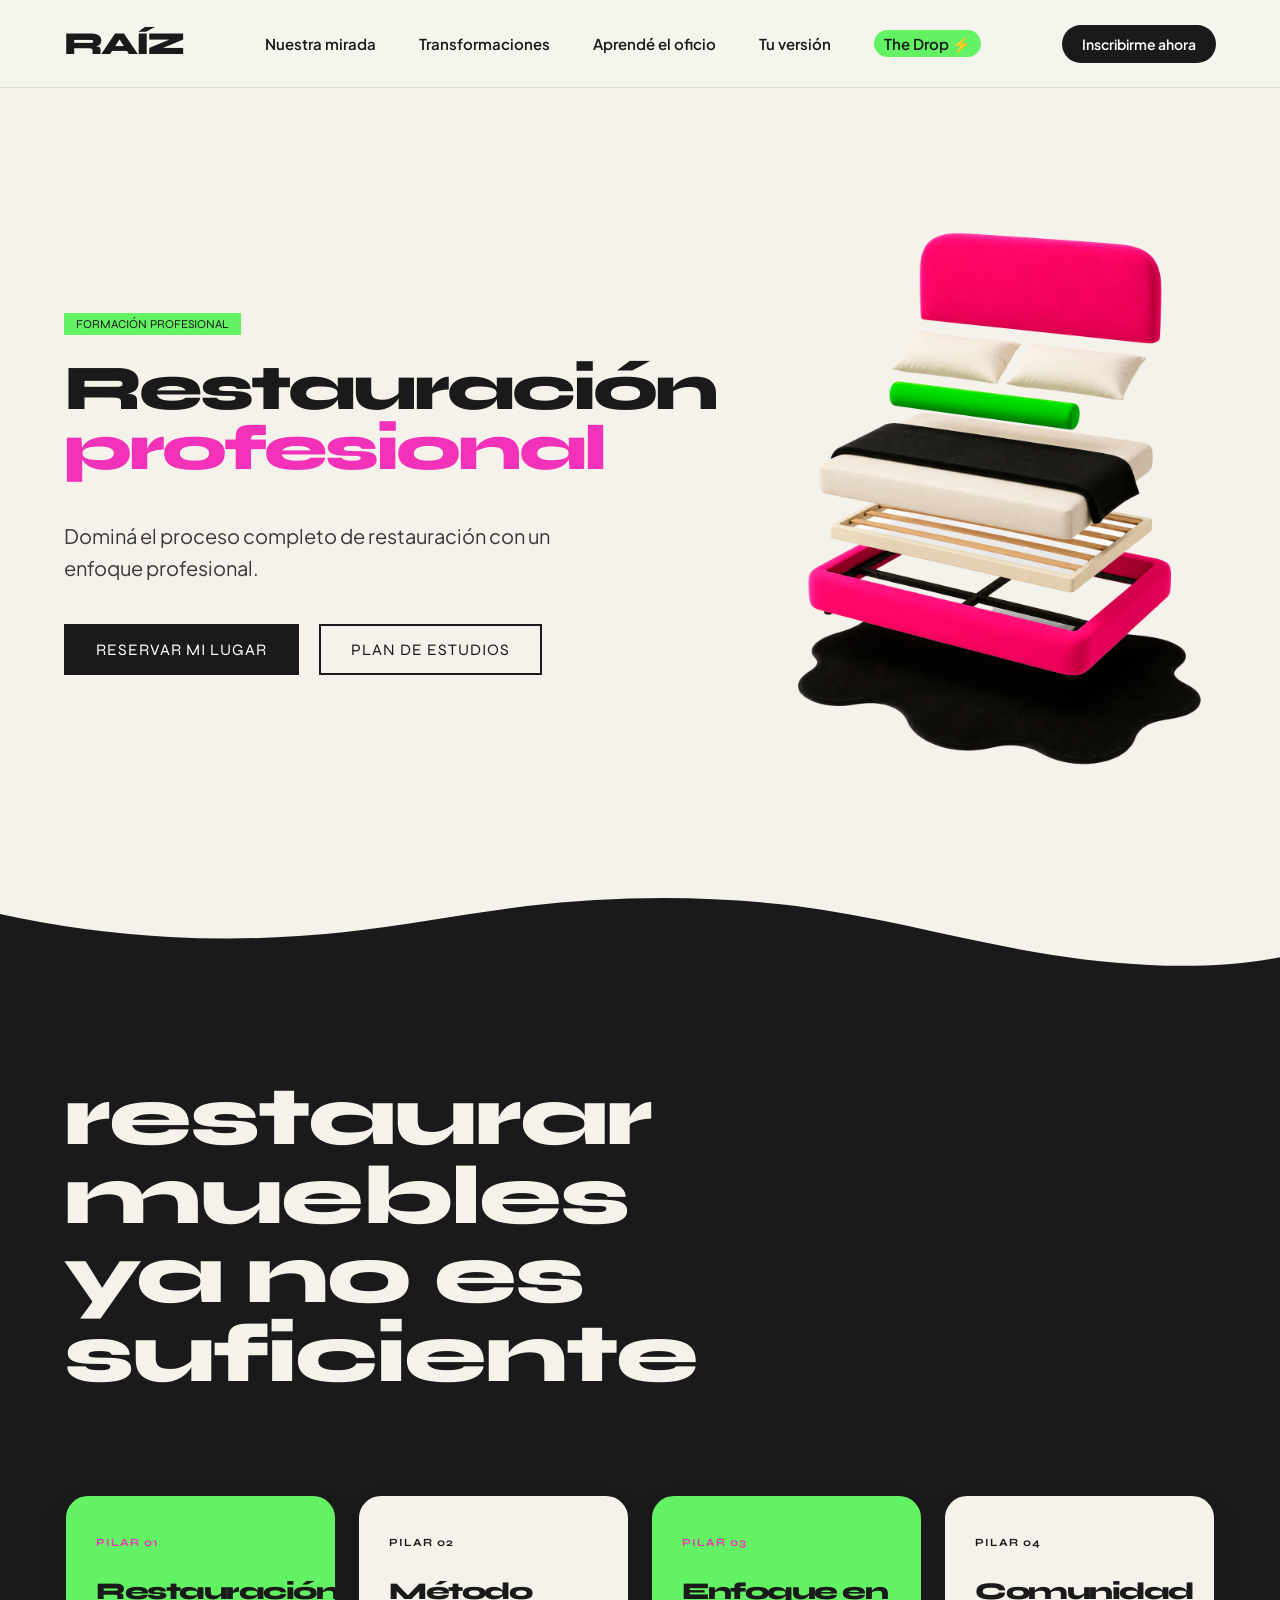
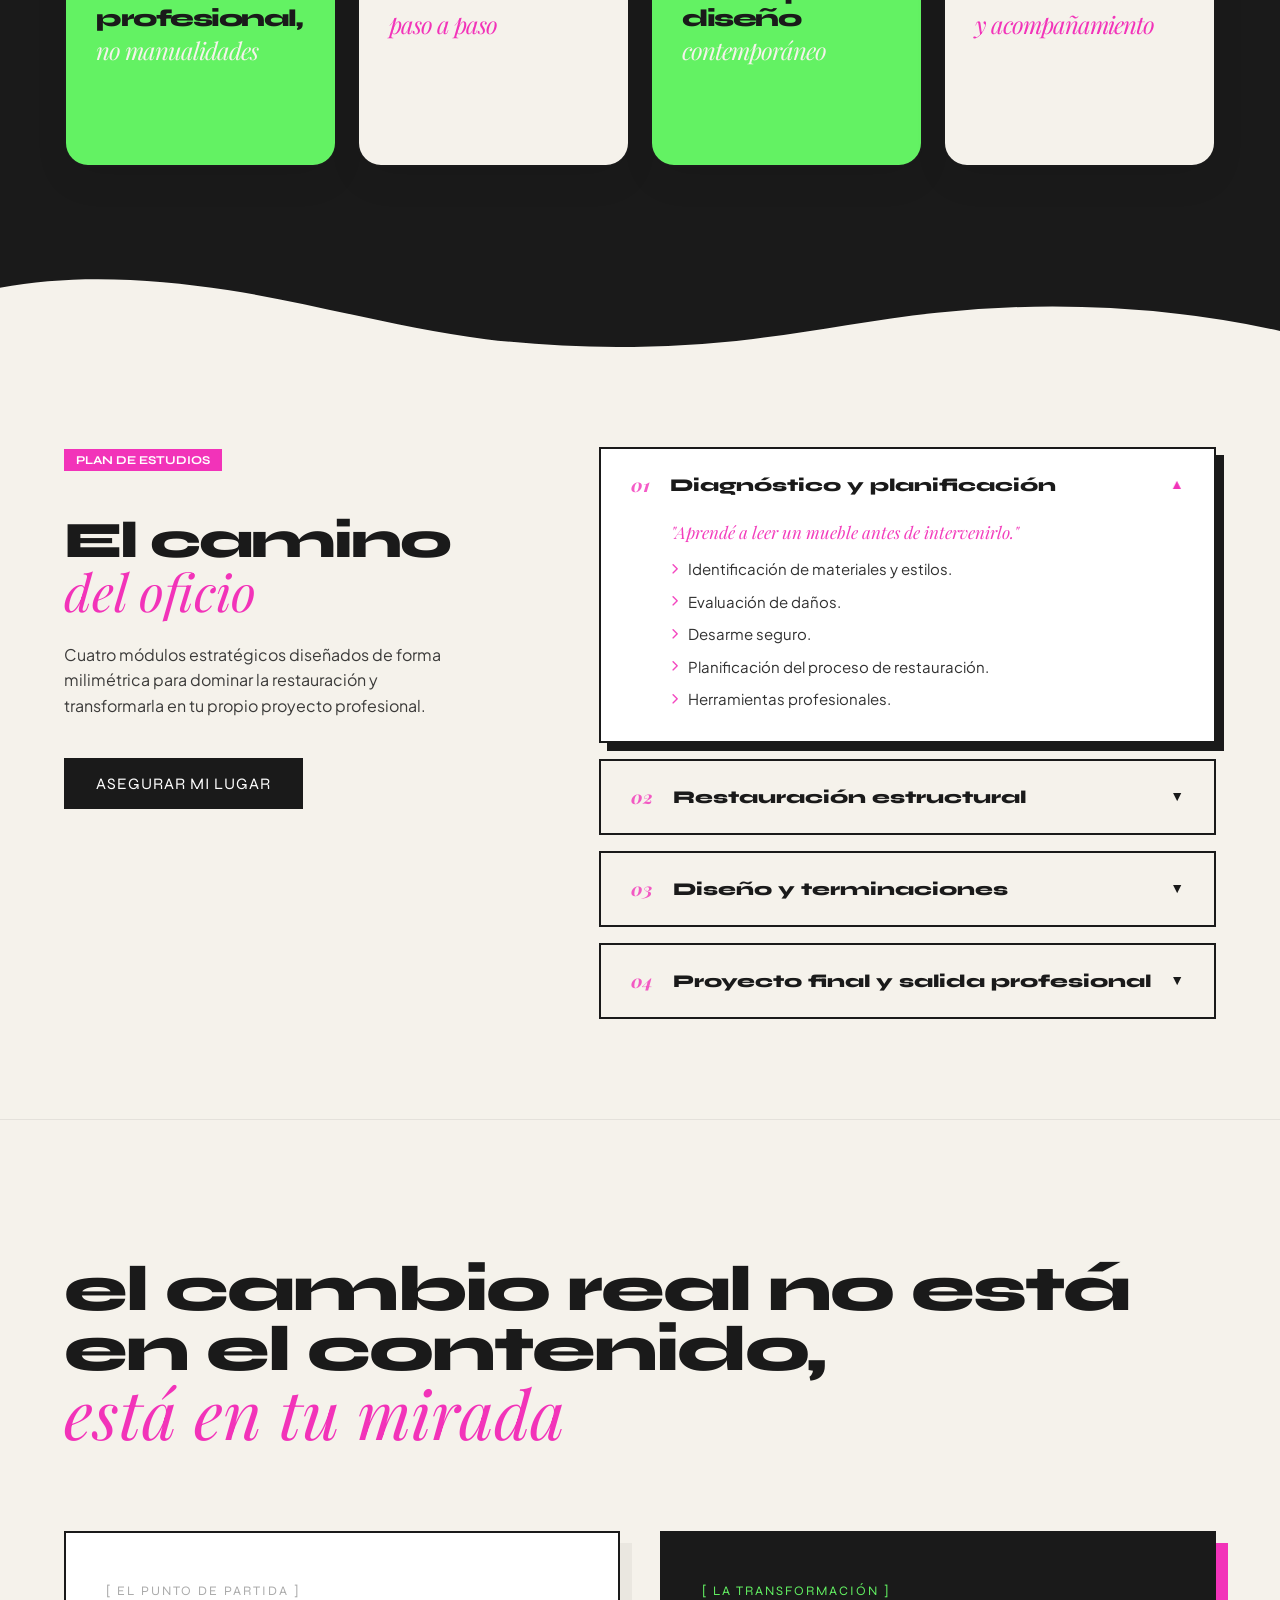
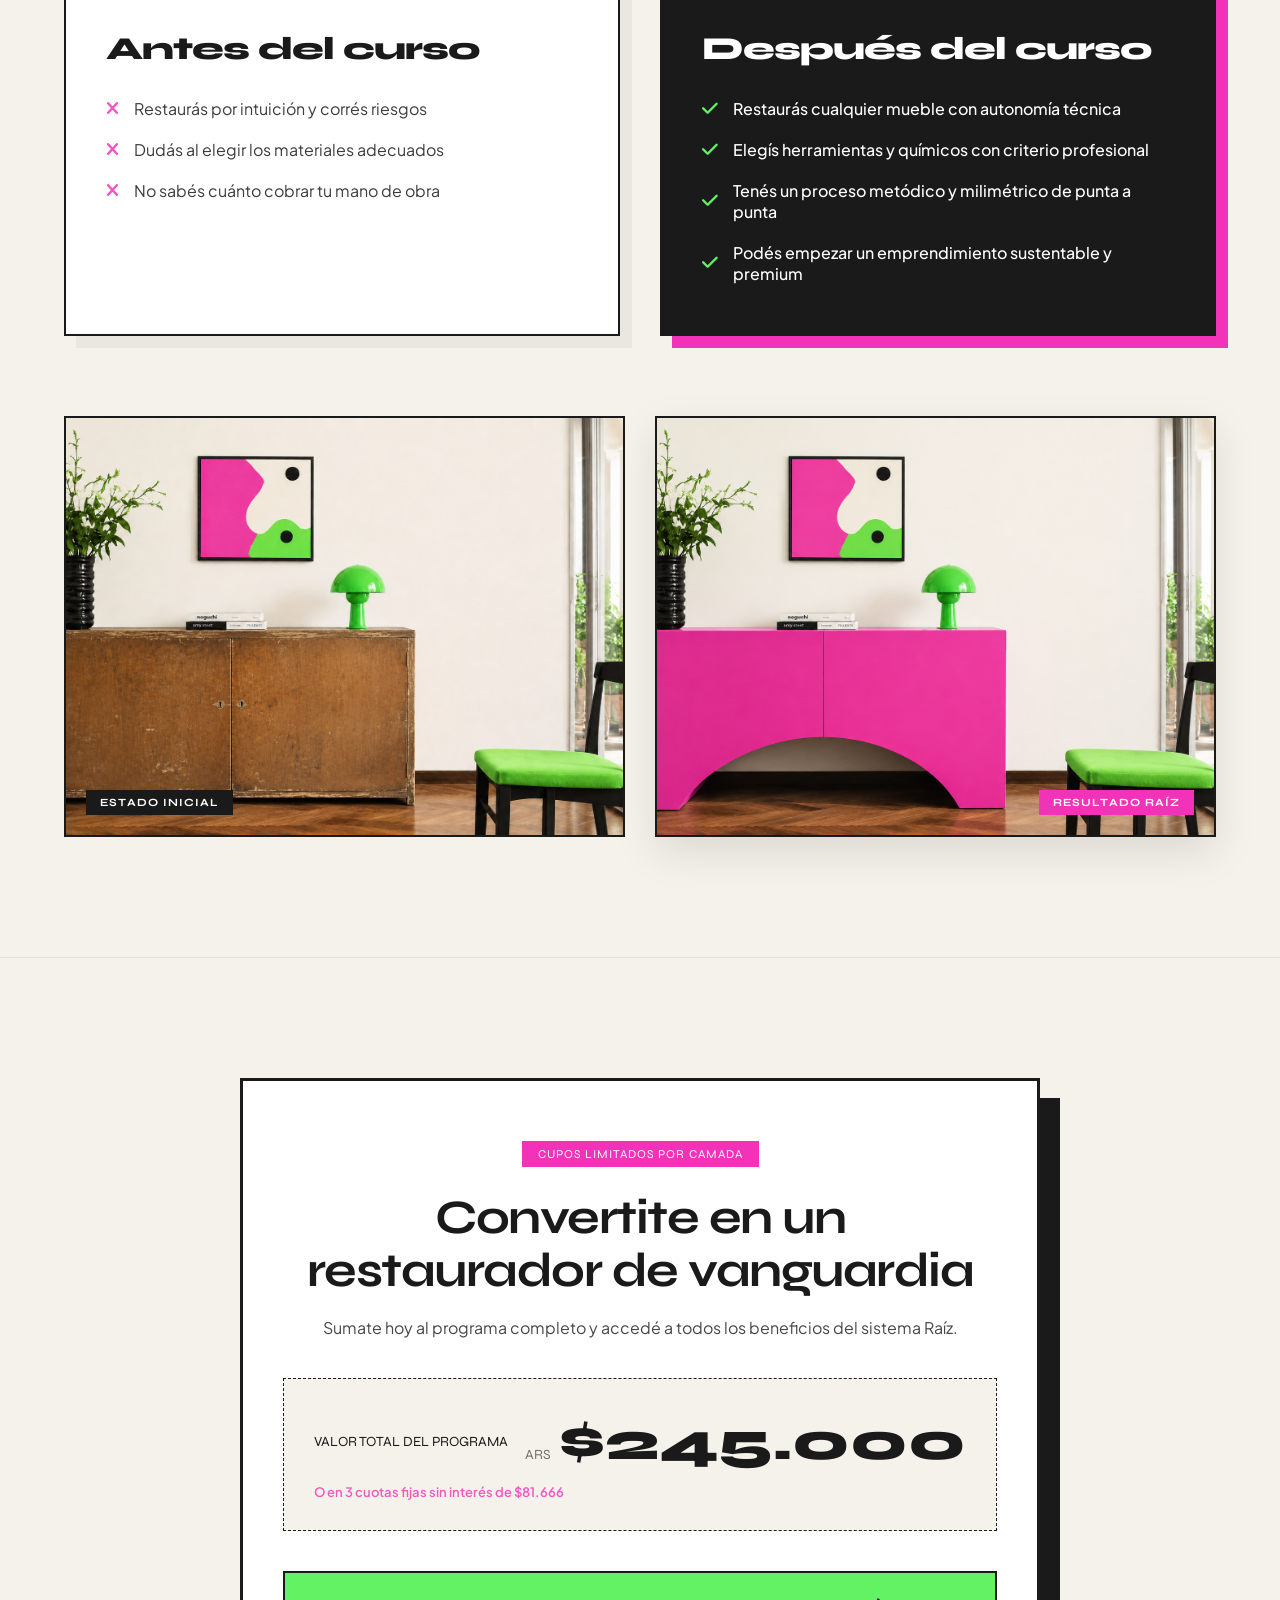
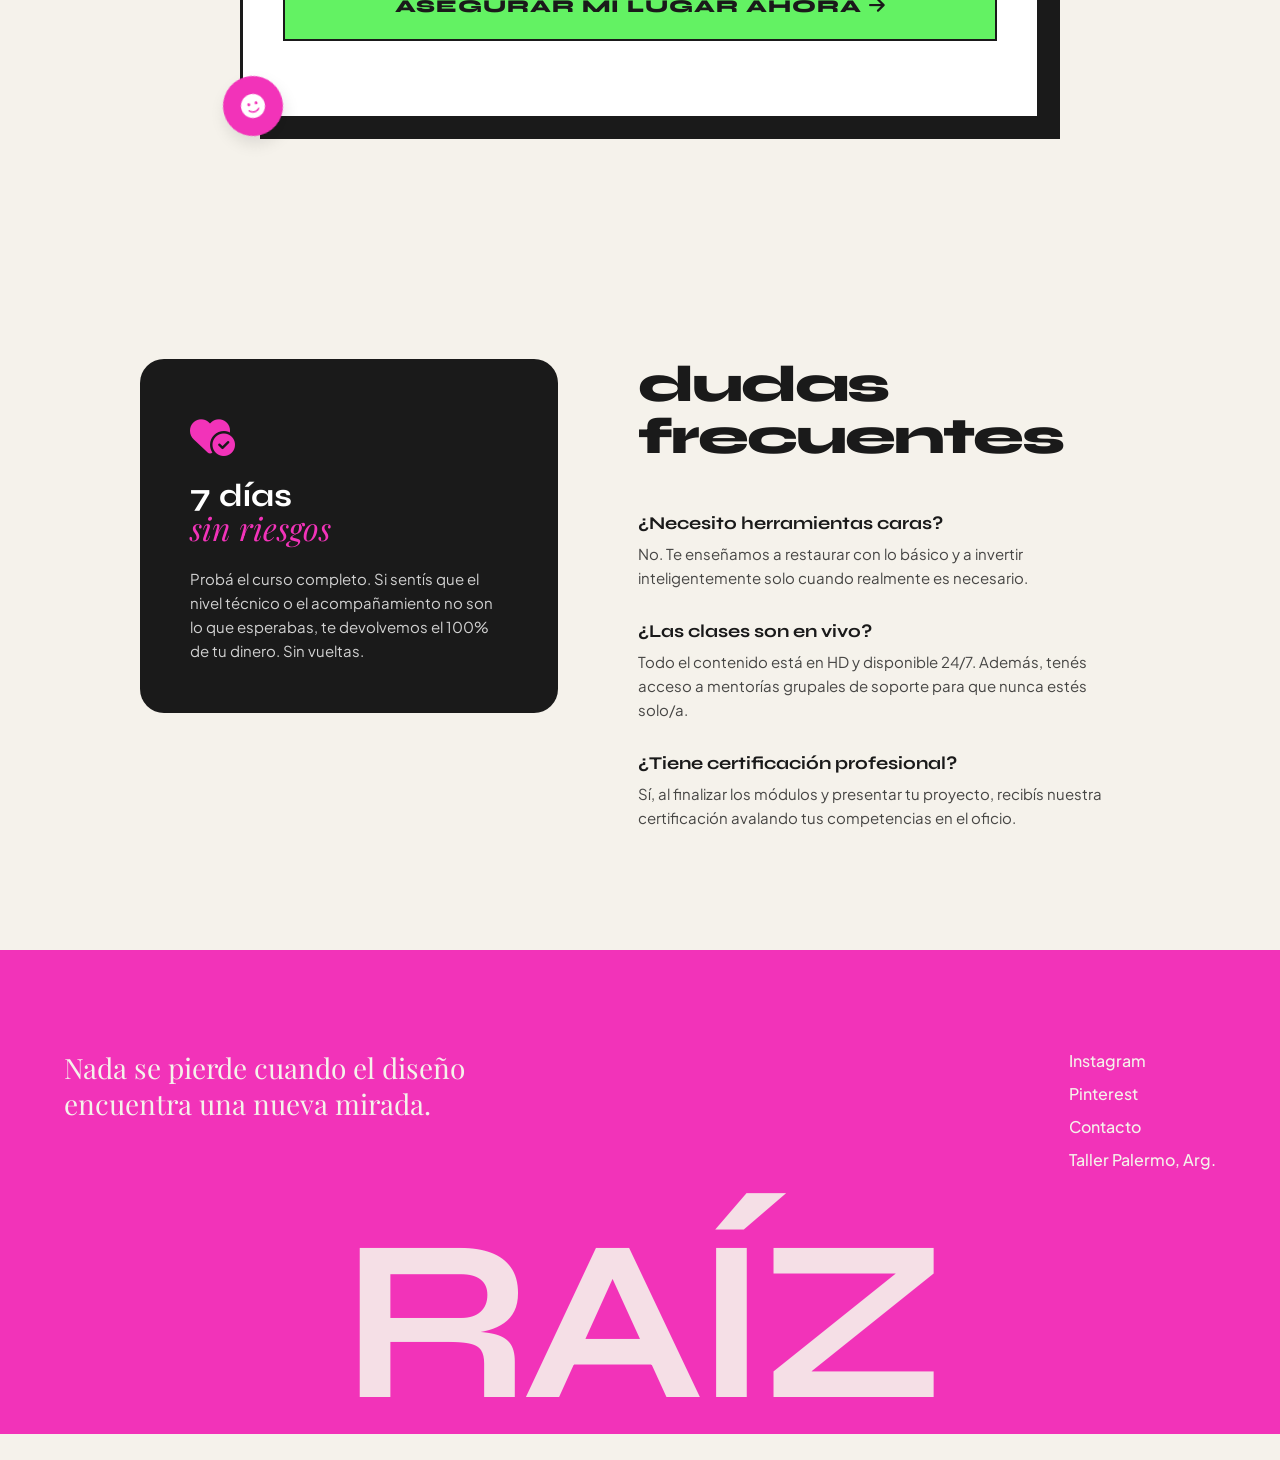
==== commit cc13ea40: "cambios detalle" ====
--- a/curso-detalle.html
+++ b/curso-detalle.html
@@ -383,118 +383,48 @@
                 </div>
 
                 <div class="checkout-actions">
-                    <a href="https://wa.me/tu-numero?text=Hola!%20Quiero%20inscribirme%20al%20Curso%20Profesional%20de%20Restauración" target="_blank" class="btn-checkout-cta">
+                    <a  target="_blank" class="btn-checkout-cta">
                         Asegurar mi lugar ahora <i class="fa-solid fa-arrow-right"></i>
                     </a>
-                    <span class="secure-notice"><i class="fa-solid fa-shield-halved"></i> Inscripción protegida. Soporte inmediato vía WhatsApp.</span>
+                   
                 </div>
             </div>
         </section>
 
 <!-- SECCIÓN 6: PREGUNTAS FRECUENTES + GARANTÍA (Baja de fricción masiva) -->
-        <section id="faq-garantia" style="padding: 100px 5%; background-color: var(--color-neutro-fondo); border-bottom: 1px solid rgba(26,26,26,0.08);">
-            <div style="max-width: 1100px; margin: 0 auto; display: grid; grid-template-columns: 1fr 1.2fr; gap: 60px; align-items: start;" class="faq-grid-container">
-                
-                <!-- Columna Izquierda: Garantía Dinámica -->
-                <div style="position: sticky; top: 140px;" class="faq-sticky-sidebar">
-                    
-                    <h2 style="font-family: var(--font-heading-heavy); font-size: clamp(36px, 4vw, 56px); font-weight: 800; line-height: 1; letter-spacing: -2px; margin: 20px 0; color: var(--color-oscuro-editorial);">
-                        Garantía de <br><span class="serif-italic" style="color: var(--color-magenta); font-weight: 400;">satisfacción</span>
-                    </h2>
-                    
-                    <!-- Tarjeta de Garantía estilo RAÍZ -->
-                    <div style="background-color: #fff; border: 2px solid var(--color-oscuro-editorial); padding: 30px; box-shadow: 8px 8px 0px var(--color-oscuro-editorial); margin-top: 30px;">
-                        <div style="font-size: 24px; color: var(--color-magenta); margin-bottom: 15px;">
-                            <i class="fa-solid fa-shield-check"></i> <i class="fa-solid fa-heart"></i>
-                        </div>
-                        <p style="font-family: var(--font-body); font-size: 15px; line-height: 1.6; color: var(--color-oscuro-editorial); margin: 0;">
-                            Mirá los primeros módulos. Si el nivel, las técnicas o el acompañamiento no superan tus expectativas, tenés <strong>7 días de garantía</strong> para pedir la devolución total de tu dinero. Sin preguntas incómodas.
-                        </p>
-                    </div>
-
-                    <!-- Mensaje de Acompañamiento Final -->
-                    <div style="margin-top: 40px; border-left: 3px solid var(--color-magenta); padding-left: 20px;">
-                        <p style="font-family: var(--font-serif-luxury); font-style: italic; font-size: 22px; color: var(--color-oscuro-editorial); margin-bottom: 5px; line-height: 1.2;">"No estás solo"</p>
-                        <p style="font-family: var(--font-body); font-size: 14px; color: var(--color-oscuro-editorial); opacity: 0.8; margin: 0;">Nuestro equipo te acompaña durante todo el recorrido.</p>
-                    </div>
-                </div>
-
-                <!-- Columna Derecha: Acordeones de Preguntas Frecuentes -->
-                <div class="faq-accordion-container" style="display: flex; flex-direction: column; gap: 16px;">
-                    
-                    <details style="border: 2px solid var(--color-oscuro-editorial); background-color: transparent; transition: all 0.3s ease;">
-                        <summary style="font-family: var(--font-heading-heavy); font-size: 18px; font-weight: 800; padding: 24px 30px; display: flex; justify-content: space-between; align-items: center; cursor: pointer; list-style: none; user-select: none; color: var(--color-oscuro-editorial);">
-                            ¿Necesito experiencia previa?
-                            <span class="faq-icon" style="font-size: 14px; transition: transform 0.3s;">▼</span>
-                        </summary>
-                        <div style="padding: 0 30px 30px 30px; font-family: var(--font-body); font-size: 15px; line-height: 1.6; color: var(--color-oscuro-editorial); opacity: 0.9;">
-                            Para nada. El programa está estructurado para llevarte desde el reconocimiento absoluto de las herramientas básicas y el diagnóstico de la madera en el Módulo 1, hasta los procesos químicos complejos y las terminaciones de alta gama.
-                        </div>
-                    </details>
-
-                    <details style="border: 2px solid var(--color-oscuro-editorial); background-color: transparent; transition: all 0.3s ease;">
-                        <summary style="font-family: var(--font-heading-heavy); font-size: 18px; font-weight: 800; padding: 24px 30px; display: flex; justify-content: space-between; align-items: center; cursor: pointer; list-style: none; user-select: none; color: var(--color-oscuro-editorial);">
-                            ¿Las clases quedan grabadas?
-                            <span class="faq-icon" style="font-size: 14px; transition: transform 0.3s;">▼</span>
-                        </summary>
-                        <div style="padding: 0 30px 30px 30px; font-family: var(--font-body); font-size: 15px; line-height: 1.6; color: var(--color-oscuro-editorial); opacity: 0.9;">
-                            Sí, totalmente. Todo el contenido teórico-práctico está grabado en alta definición para que puedas verlo a tu propio ritmo, las veces que necesites. Además, las mentorías y devoluciones en vivo también se archivan en tu panel de alumno por si no podés asistir en directo.
-                        </div>
-                    </details>
-
-                    <details style="border: 2px solid var(--color-oscuro-editorial); background-color: transparent; transition: all 0.3s ease;">
-                        <summary style="font-family: var(--font-heading-heavy); font-size: 18px; font-weight: 800; padding: 24px 30px; display: flex; justify-content: space-between; align-items: center; cursor: pointer; list-style: none; user-select: none; color: var(--color-oscuro-editorial);">
-                            ¿Cuánto dura el curso?
-                            <span class="faq-icon" style="font-size: 14px; transition: transform 0.3s;">▼</span>
-                        </summary>
-                        <div style="padding: 0 30px 30px 30px; font-family: var(--font-body); font-size: 15px; line-height: 1.6; color: var(--color-oscuro-editorial); opacity: 0.9;">
-                            El programa está pensado para completarse de manera óptima en 8 semanas (siguiendo un módulo por semana), pero el acceso es ilimitado en el tiempo. Vos decidís cuándo avanzar según la disponibilidad de tu taller o espacio.
-                        </div>
-                    </details>
-
-                    <details style="border: 2px solid var(--color-oscuro-editorial); background-color: transparent; transition: all 0.3s ease;">
-                        <summary style="font-family: var(--font-heading-heavy); font-size: 18px; font-weight: 800; padding: 24px 30px; display: flex; justify-content: space-between; align-items: center; cursor: pointer; list-style: none; user-select: none; color: var(--color-oscuro-editorial);">
-                            ¿Qué materiales necesito para empezar?
-                            <span class="faq-icon" style="font-size: 14px; transition: transform 0.3s;">▼</span>
-                        </summary>
-                        <div style="padding: 0 30px 30px 30px; font-family: var(--font-body); font-size: 15px; line-height: 1.6; color: var(--color-oscuro-editorial); opacity: 0.9;">
-                            En el primer bloque te damos una lista detallada de herramientas esenciales (muchas seguro ya las tenés en casa). No necesitas comprar nada por adelantado; te enseñamos a elegir con criterio profesional para que inviertas de forma inteligente solo en lo necesario.
-                        </div>
-                    </details>
-
-                    <details style="border: 2px solid var(--color-oscuro-editorial); background-color: transparent; transition: all 0.3s ease;">
-                        <summary style="font-family: var(--font-heading-heavy); font-size: 18px; font-weight: 800; padding: 24px 30px; display: flex; justify-content: space-between; align-items: center; cursor: pointer; list-style: none; user-select: none; color: var(--color-oscuro-editorial);">
-                            ¿El curso tiene certificado?
-                            <span class="faq-icon" style="font-size: 14px; transition: transform 0.3s;">▼</span>
-                        </summary>
-                        <div style="padding: 0 30px 30px 30px; font-family: var(--font-body); font-size: 15px; line-height: 1.6; color: var(--color-oscuro-editorial); opacity: 0.9;">
-                            Sí. Una vez que completes los 8 módulos estratégicos y presentes tu proyecto final de intervención con el estándar de calidad Raíz, se te emitirá una certificación oficial de nuestra escuela que avala tus competencias en el oficio.
-                        </div>
-                    </details>
-
-                    <details style="border: 2px solid var(--color-oscuro-editorial); background-color: transparent; transition: all 0.3s ease;">
-                        <summary style="font-family: var(--font-heading-heavy); font-size: 18px; font-weight: 800; padding: 24px 30px; display: flex; justify-content: space-between; align-items: center; cursor: pointer; list-style: none; user-select: none; color: var(--color-oscuro-editorial);">
-                            ¿Cómo accedo al contenido del programa?
-                            <span class="faq-icon" style="font-size: 14px; transition: transform 0.3s;">▼</span>
-                        </summary>
-                        <div style="padding: 0 30px 30px 30px; font-family: var(--font-body); font-size: 15px; line-height: 1.6; color: var(--color-oscuro-editorial); opacity: 0.9;">
-                            Inmediatamente después de procesar tu inscripción, vas a recibir de forma automática un mail con tus credenciales de acceso a nuestra plataforma privada. Desde ahí vas a poder ver los videos, descargar el material complementario y entrar al grupo de soporte.
-                        </div>
-                    </details>
-
-                    <details style="border: 2px solid var(--color-oscuro-editorial); background-color: transparent; transition: all 0.3s ease;">
-                        <summary style="font-family: var(--font-heading-heavy); font-size: 18px; font-weight: 800; padding: 24px 30px; display: flex; justify-content: space-between; align-items: center; cursor: pointer; list-style: none; user-select: none; color: var(--color-oscuro-editorial);">
-                            ¿Puedo hacerlo si vivo en otro país?
-                            <span class="faq-icon" style="font-size: 14px; transition: transform 0.3s;">▼</span>
-                        </summary>
-                        <div style="padding: 0 30px 30px 30px; font-family: var(--font-body); font-size: 15px; line-height: 1.6; color: var(--color-oscuro-editorial); opacity: 0.9;">
-                            ¡Por supuesto! Tenemos alumnos de toda Hispanoamérica. Al ser una formación 100% online y flexible, podés cursar sin importar las zonas horarias. Contamos con pasarelas de pago internacionales adaptadas para que te inscribas de forma segura estés donde estés.
-                        </div>
-                    </details>
-
-                </div>
-            </div>
-        </section>
+        <section id="confianza-faq" style="padding: 120px 5%; background-color: #F5F2EB;">
+    <div style="max-width: 1000px; margin: 0 auto; display: grid; grid-template-columns: 1fr 1.2fr; gap: 80px; align-items: start;">
+        
+        <div class="garantia-card" style="background-color: var(--color-oscuro-editorial); padding: 50px; border-radius: 24px; position: sticky; top: 140px;">
+            <div style="font-size: 40px; color: var(--color-magenta); margin-bottom: 20px;">
+                <i class="fa-solid fa-heart-circle-check"></i>
+            </div>
+            <h2 style="font-family: var(--font-heading-heavy); font-size: 32px; color: #fff; line-height: 1; margin-bottom: 20px;">7 días<br><span class="serif-italic" style="color: var(--color-magenta);">sin riesgos</span></h2>
+            <p style="font-family: var(--font-body); font-size: 15px; line-height: 1.6; color: #fff; opacity: 0.8;">
+                Probá el curso completo. Si sentís que el nivel técnico o el acompañamiento no son lo que esperabas, te devolvemos el 100% de tu dinero. Sin vueltas.
+            </p>
+        </div>
+
+        <div class="faq-minimal-list">
+            <h3 style="font-family: var(--font-heading-heavy); font-size: clamp(36px, 4vw, 56px); font-weight: 800; line-height: 1; letter-spacing: -2px; margin-bottom: 50px; color: var(--color-oscuro-editorial); text-transform: lowercase;">dudas frecuentes</h3>
+            
+            <div style="margin-bottom: 30px;">
+                <h4 style="font-family: var(--font-heading-heavy); font-size: 18px; margin-bottom: 8px;">¿Necesito herramientas caras?</h4>
+                <p style="font-family: var(--font-body); font-size: 15px; opacity: 0.8; line-height: 1.6;">No. Te enseñamos a restaurar con lo básico y a invertir inteligentemente solo cuando realmente es necesario.</p>
+            </div>
+
+            <div style="margin-bottom: 30px;">
+                <h4 style="font-family: var(--font-heading-heavy); font-size: 18px; margin-bottom: 8px;">¿Las clases son en vivo?</h4>
+                <p style="font-family: var(--font-body); font-size: 15px; opacity: 0.8; line-height: 1.6;">Todo el contenido está en HD y disponible 24/7. Además, tenés acceso a mentorías grupales de soporte para que nunca estés solo/a.</p>
+            </div>
+
+            <div>
+                <h4 style="font-family: var(--font-heading-heavy); font-size: 18px; margin-bottom: 8px;">¿Tiene certificación profesional?</h4>
+                <p style="font-family: var(--font-body); font-size: 15px; opacity: 0.8; line-height: 1.6;">Sí, al finalizar los módulos y presentar tu proyecto, recibís nuestra certificación avalando tus competencias en el oficio.</p>
+            </div>
+        </div>
+    </div>
+</section>
 
         <!-- Estilos específicos de refuerzo visual para la Sección 6 -->
         <style>
@@ -524,12 +454,6 @@
 
 
     <!-- FOOTER REUTILIZADO -->
-   <footer class="main-footer" style="position: relative; padding-top: 80px;">
-        <div class="custom-shape-divider-top" style="position: absolute; top: 0; left: 0; width: 100%; overflow: hidden; line-height: 0;">
-            <svg data-name="Layer 1" xmlns="http://www.w3.org/2000/svg" viewBox="0 0 1200 120" preserveAspectRatio="none" style="display: block; width: 100%; height: 80px;">
-                <path d="M321.39,56.44c58-10.79,114.16-30.13,172-41.86,82.39-16.72,168.19-17.73,250.45-.39C823.78,31,906.67,72,985.66,92.83c70.05,18.48,146.53,26.09,214.34,3V0H0V27.35A600.21,600.21,0,0,0,321.39,56.44Z" fill="#F233B9"></path>
-            </svg>
-        </div>
 <footer class="main-footer">
         <div class="footer-top">
             <div class="footer-col">
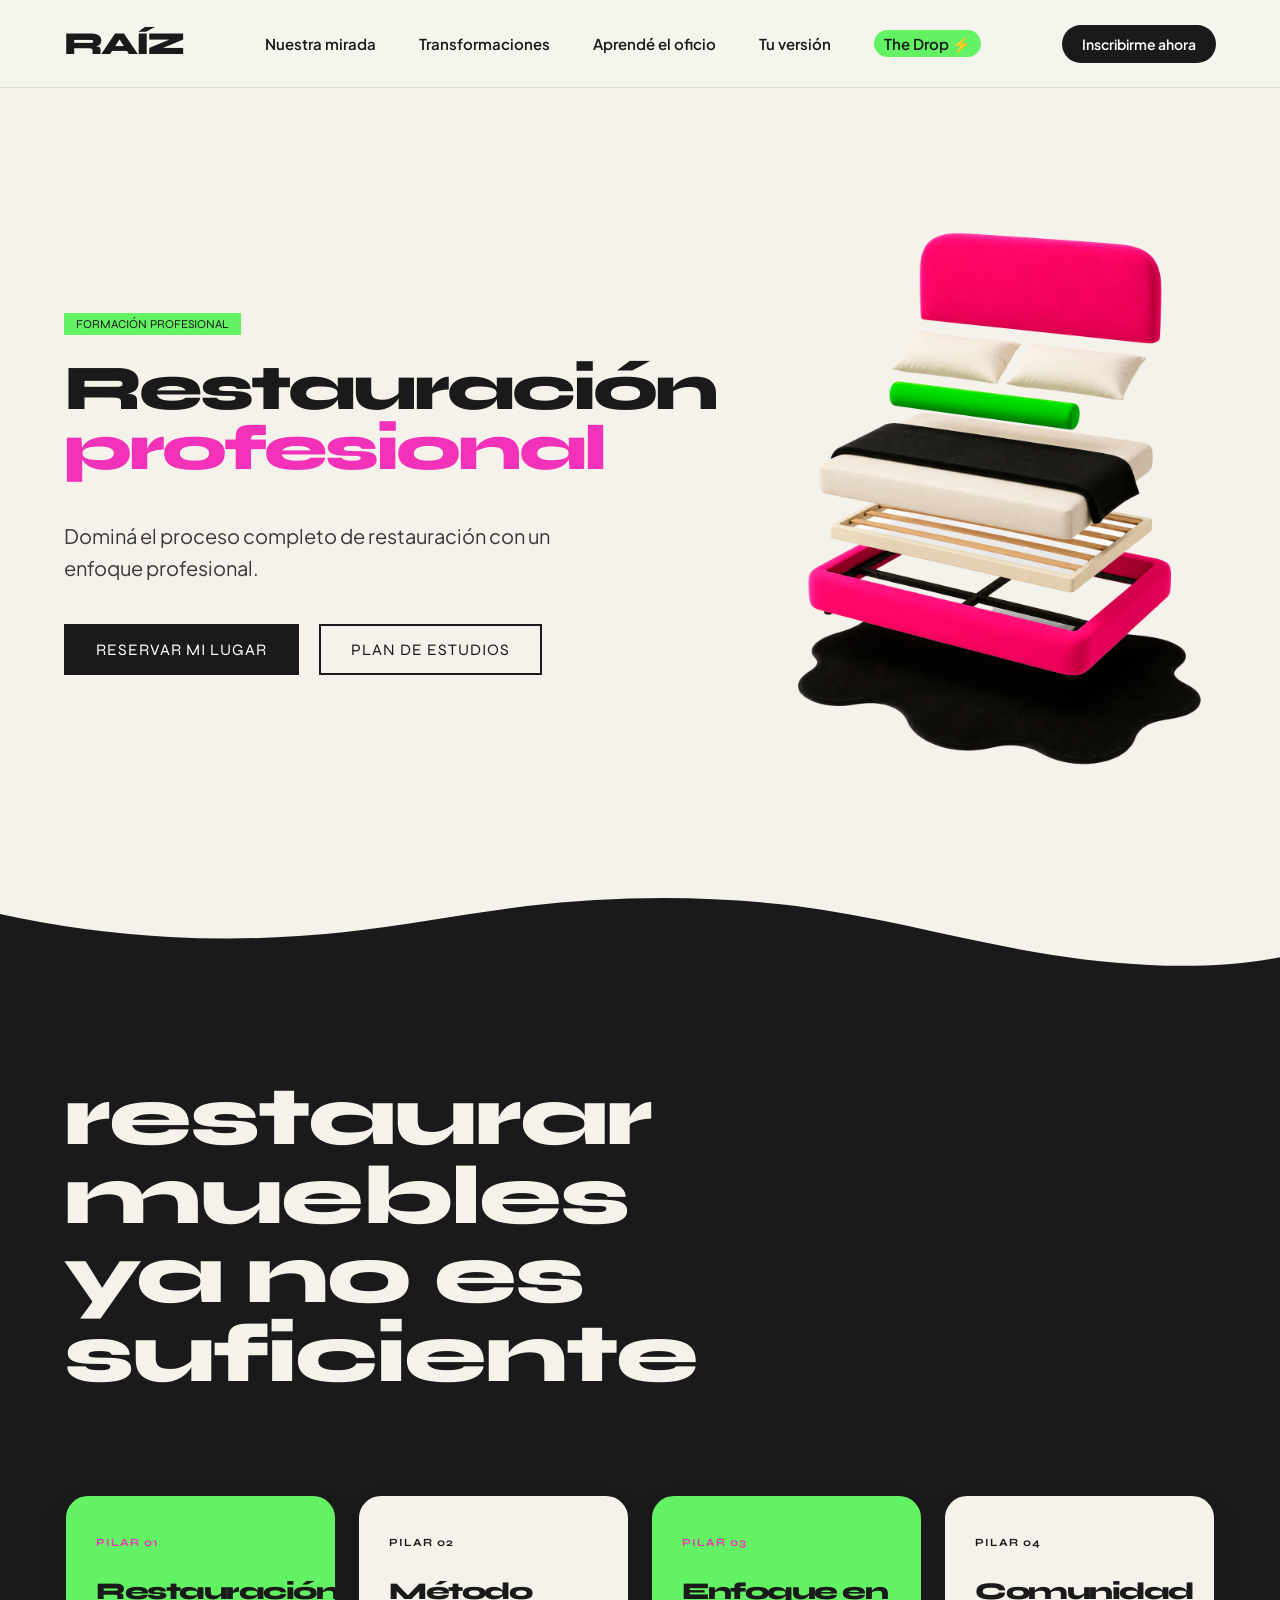
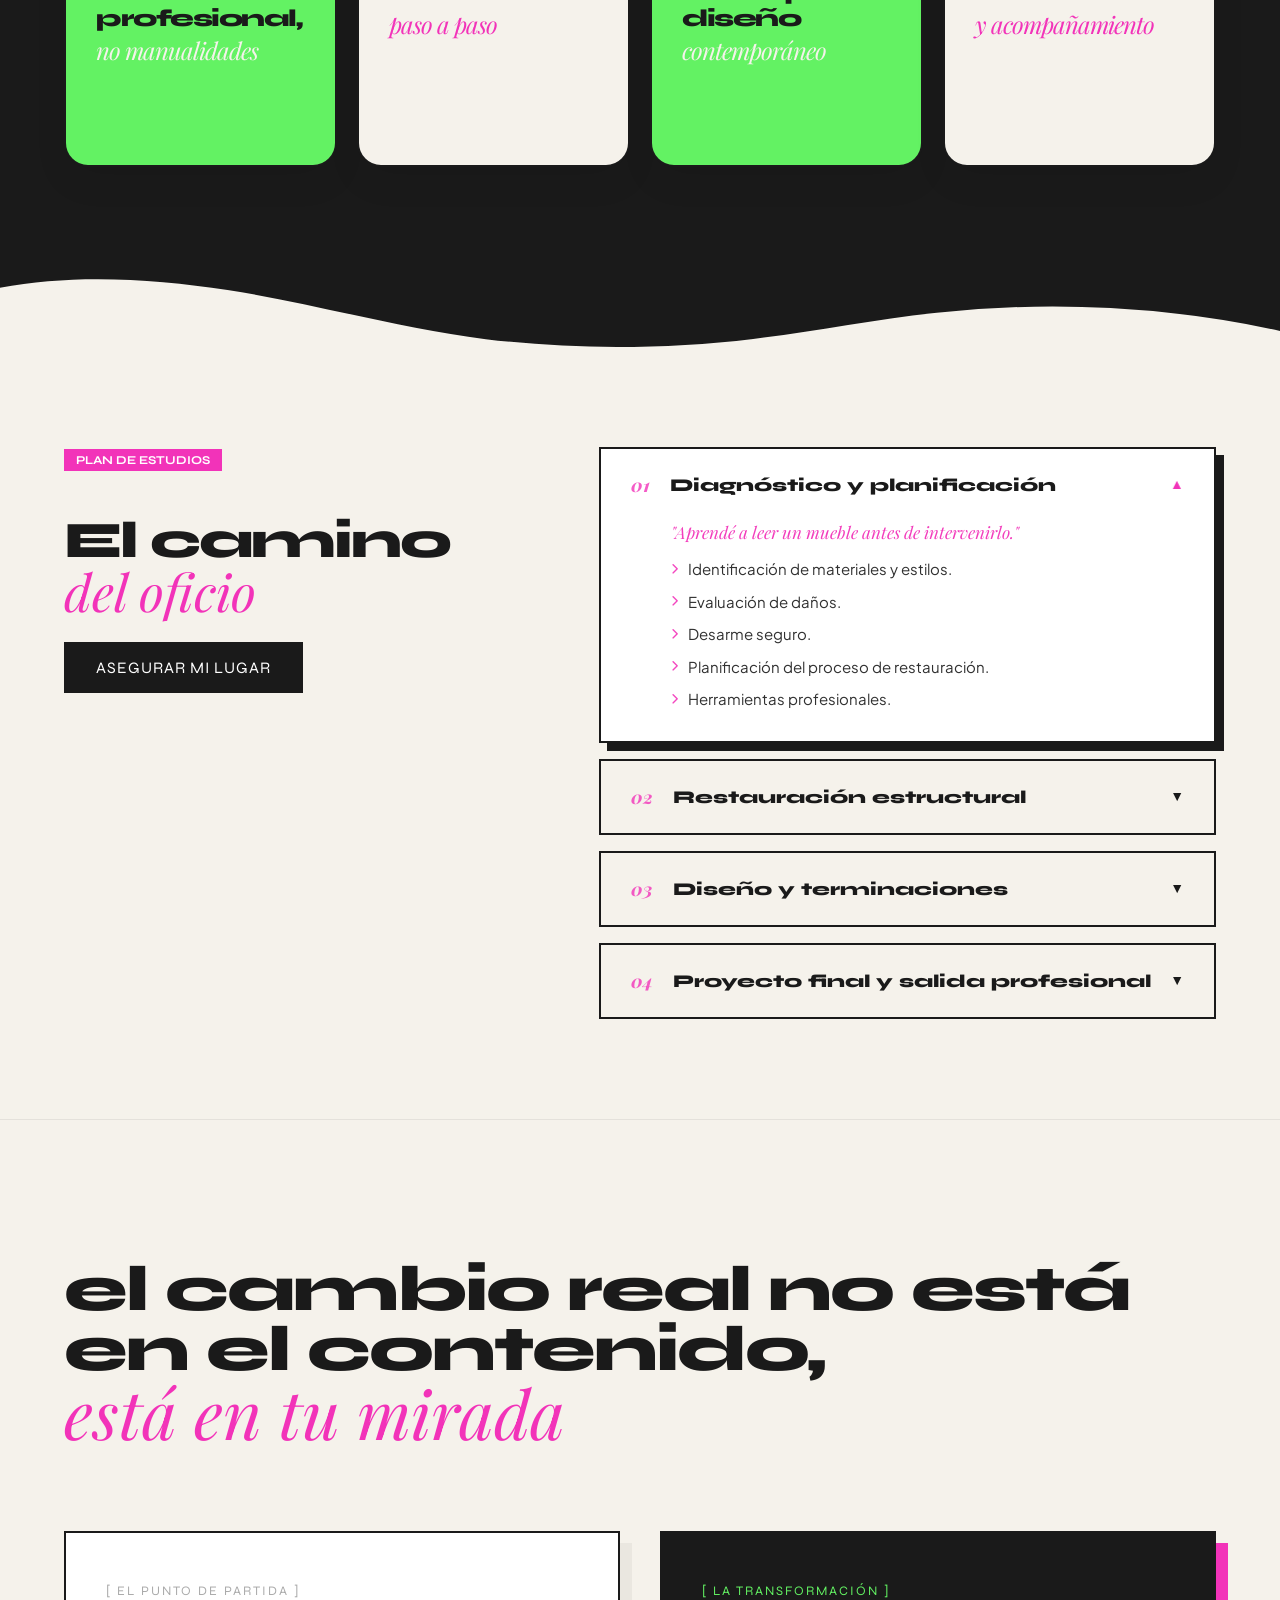
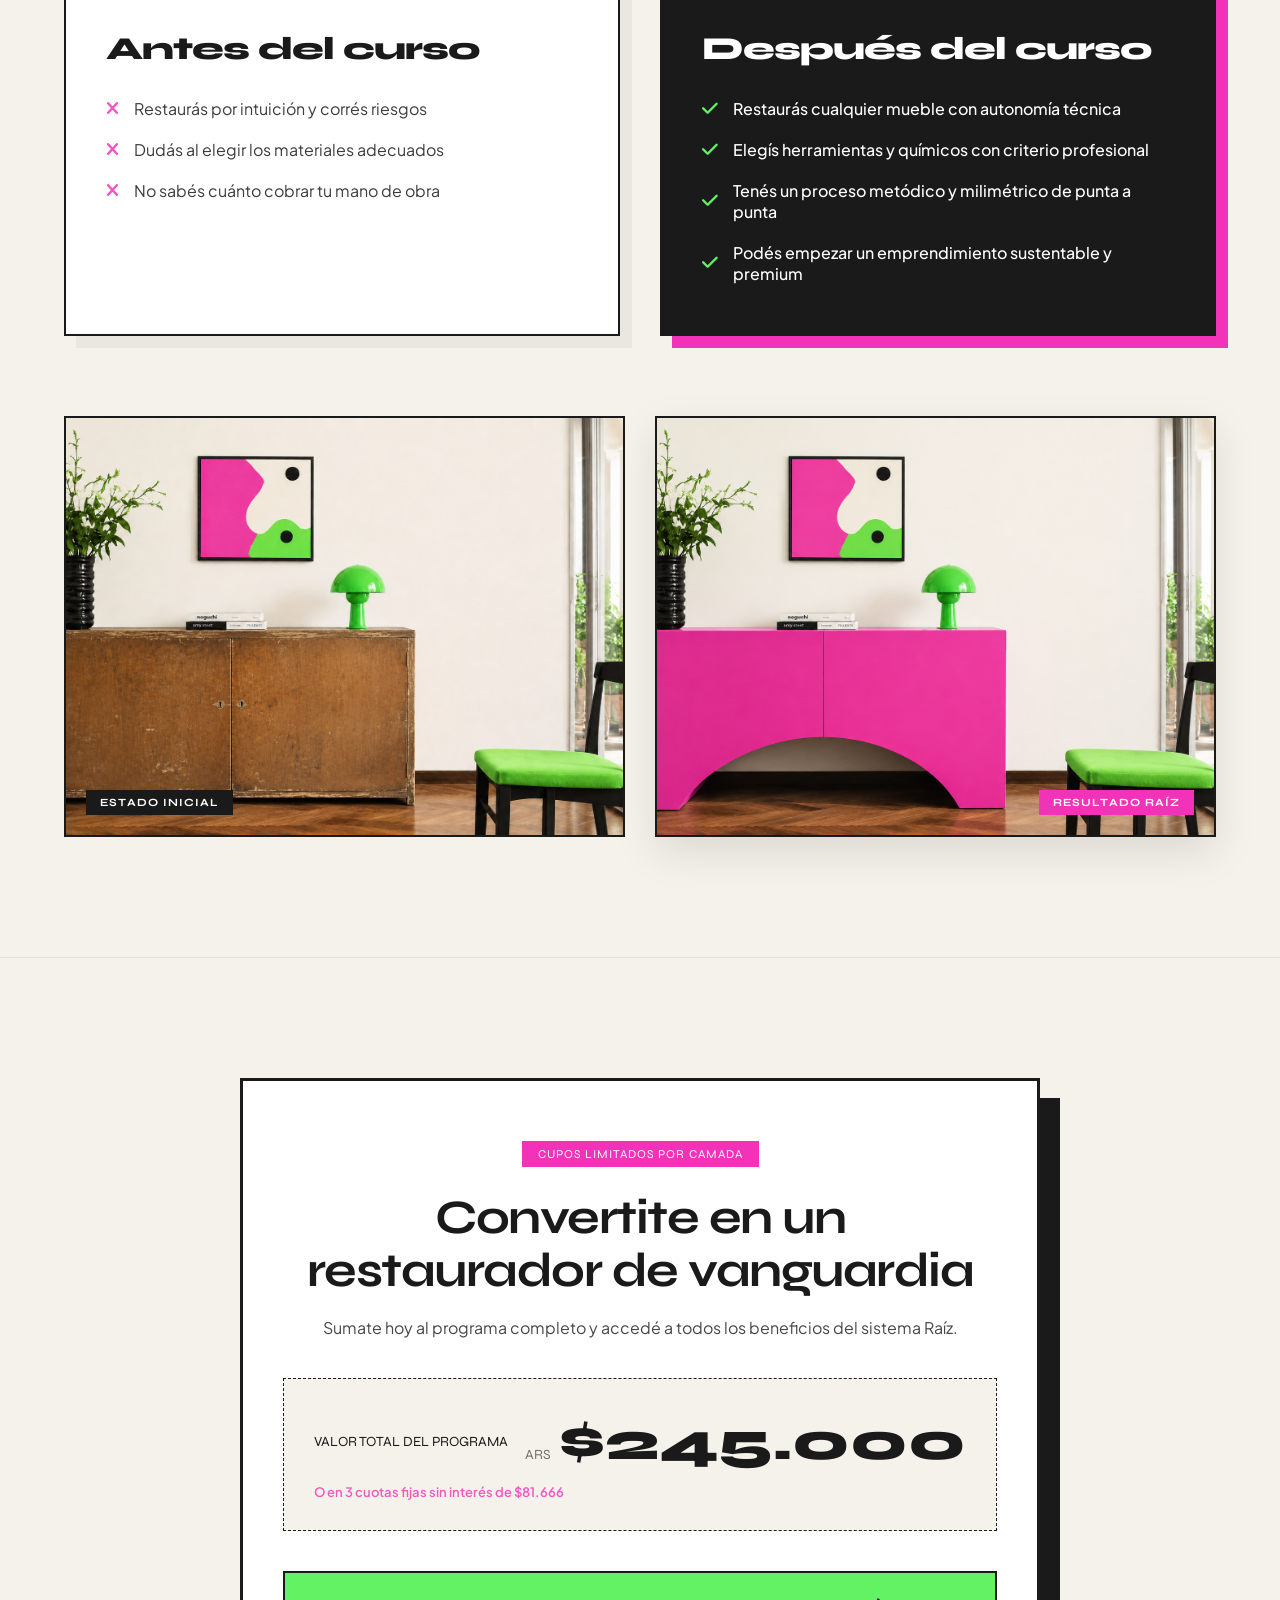
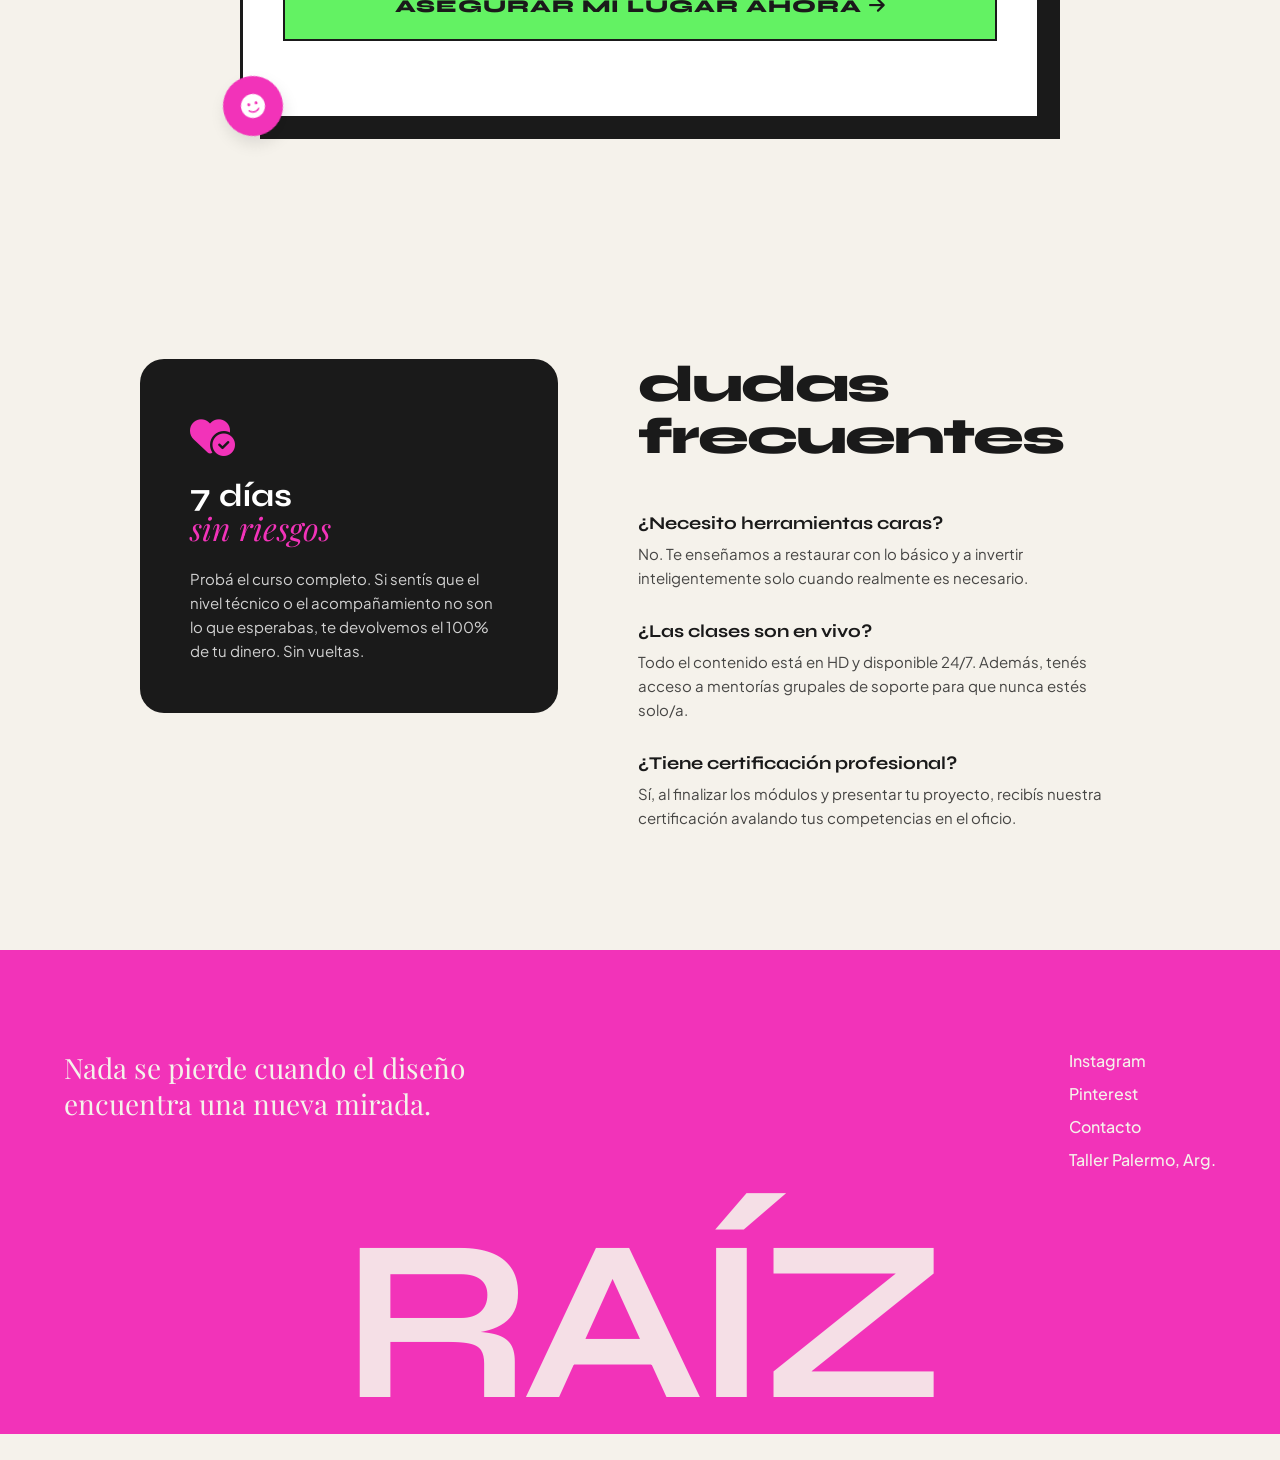
==== commit ba43a838: "adaptando a mobile" ====
--- a/curso-detalle.html
+++ b/curso-detalle.html
@@ -66,7 +66,7 @@
             </h2>
         </div>
         
-        <div class="pilares-grid">
+        <div class="pilares-grid" id="pilaresTrack">
             
             <div class="story-card flip-card" onclick="this.classList.toggle('is-flipped')">
                 <div class="flip-card-inner">
@@ -128,7 +128,16 @@
                 </div>
             </div>
 
-        </div>
+        </div> <div class="slider-arrows" id="pilaresArrows">
+            <button class="arrow-btn pilares-prev" aria-label="Anterior">
+                <i class="fa-solid fa-arrow-left"></i>
+            </button>
+            <button class="arrow-btn pilares-next" aria-label="Siguiente">
+                <i class="fa-solid fa-arrow-right"></i>
+            </button>
+        </div>
+
+    </div>
         
     <!-- ONDA INFERIOR -->
     <div class="custom-shape-divider-bottom">
@@ -148,8 +157,7 @@
                     <h2 style="font-family: var(--font-heading-heavy); font-size: clamp(36px, 4vw, 56px); font-weight: 800; line-height: 1; letter-spacing: -2px; margin: 20px 0; color: var(--color-oscuro-editorial);">
                         El camino <br><span class="serif-italic" style="color: var(--color-magenta); font-weight: 400;">del oficio</span>
                     </h2>
-                    <p style="font-family: var(--font-body); font-size: 16px; line-height: 1.6; color: var(--color-oscuro-editorial); opacity: 0.85; margin-bottom: 40px; max-width: 380px;">
-                        Cuatro módulos estratégicos diseñados de forma milimétrica para dominar la restauración y transformarla en tu propio proyecto profesional.
+                    
                     </p>
                     <a href="#inscripcion-directa" class="btn-solid">Asegurar mi lugar</a>
                 </div>
@@ -287,7 +295,7 @@
                 <div style="margin-bottom: 80px; width: 100%;">
                   
                     <h2 style="font-family: var(--font-heading-heavy); font-size: clamp(38px, 5vw, 64px); font-weight: 800; line-height: 0.95; letter-spacing: -2px; margin: 20px 0; color: var(--color-oscuro-editorial); text-transform: lowercase;">
-                        el cambio real no está en el contenido, <br><span class="serif-italic" style="color: var(--color-magenta); font-weight: 400; font-size: 1.05em;">está en tu mirada</span>
+                        El cambio real no está en el contenido, <br><span class="serif-italic" style="color: var(--color-magenta); font-weight: 400; font-size: 1.05em;">está en tu mirada</span>
                     </h2>
                     <p style="font-family: var(--font-body); font-size: 18px; line-height: 1.6; color: var(--color-oscuro-editorial); opacity: 0.85;">
                     </p>
--- a/css/style.css
+++ b/css/style.css
@@ -714,7 +714,14 @@
 @media (max-width: 768px) {
     .courses-window { width: 290px; }
     .course-card-wrapper { width: 290px; }
-    .course-card { height: 580px; padding: 30px 20px; }
+    .course-card { 
+        height: auto; /* Sacamos el alto fijo para eliminar el espacio vacío */
+        min-height: 480px; /* Mantenemos un alto mínimo para la estructura */
+        padding: 30px 20px; 
+    }
+    .price-value {
+        font-size: 34px; /* Achicamos el número del precio para que no desborde hacia afuera */
+    }
 }
 /* ==========================================================================
    NUEVA MAQUETACIÓN: EL COLOR COMO SEGUNDA VIDA (FONDO OSCURO EDITORIAL)
@@ -1975,17 +1982,25 @@
     }
 
     .arrow-btn {
-        background-color: var(--color-oscuro-editorial);
-        color: var(--color-neutro-fondo);
-        border: none;
-        width: 45px;
-        height: 45px;
+        background-color: transparent;
+        color: var(--color-neutro-fondo); /* Pasamos el ícono a crema para que resalte en el fondo oscuro */
+        border: 2px solid var(--color-neutro-fondo); /* Borde crema fino */
+        width: 55px;
+        height: 55px;
         border-radius: 50%;
-        font-size: 18px;
+        font-size: 20px;
         cursor: pointer;
         display: flex;
         align-items: center;
         justify-content: center;
+        transition: all 0.3s ease;
+    }
+
+    /* En el hover invertimos los colores para que se note la interacción */
+    .arrow-btn:hover {
+        background-color: var(--color-neutro-fondo);
+        color: var(--color-oscuro-editorial);
+        transform: scale(1.05);
     }
 }
 /* --- SLIDER STORY CARDS MOBILE --- */
@@ -2113,20 +2128,52 @@
    ========================================================================== */
 .pilares-grid {
     display: grid;
-    grid-template-columns: repeat(4, 1fr); /* Divide el espacio en 4 partes iguales */
+    grid-template-columns: repeat(4, 1fr);
     gap: 20px;
     width: 100%;
 }
 
-/* Para que no se rompan en pantallas más chicas (Tablets y Celulares) */
+/* Ocultamos las flechas en Desktop */
+#pilaresArrows {
+    display: none;
+}
+
 @media (max-width: 1024px) {
     .pilares-grid {
-        grid-template-columns: repeat(2, 1fr); /* 2 arriba y 2 abajo en tablets */
-    }
-}
-
-@media (max-width: 600px) {
+        grid-template-columns: repeat(2, 1fr);
+    }
+}
+
+@media (max-width: 768px) {
+    /* Transformamos la grilla en un carrusel horizontal */
     .pilares-grid {
-        grid-template-columns: 1fr; /* 1 debajo de la otra en celulares */
+        display: flex !important;
+        flex-direction: row;
+        overflow-x: auto;
+        scroll-behavior: smooth;
+        scrollbar-width: none; 
+        padding-bottom: 10px;
+        width: 100%;
+        max-width: 100%; /* CLAVE 1: Le pone límite al ancho para obligarlo a scrollear */
+    }
+    
+    .pilares-grid::-webkit-scrollbar {
+        display: none; 
+    }
+    
+    .pilares-grid .flip-card {
+        width: 280px;
+        flex-shrink: 0;
+        aspect-ratio: 1 / 1;
+    }
+    
+    /* Mostramos las flechas debajo del carrusel */
+    #pilaresArrows {
+        display: flex;
+        justify-content: center;
+        gap: 20px;
+        margin-top: 15px;
+        position: relative; 
+        z-index: 50; /* CLAVE 2: Evita que la onda inferior bloquee el click invisiblemente */
     }
 }
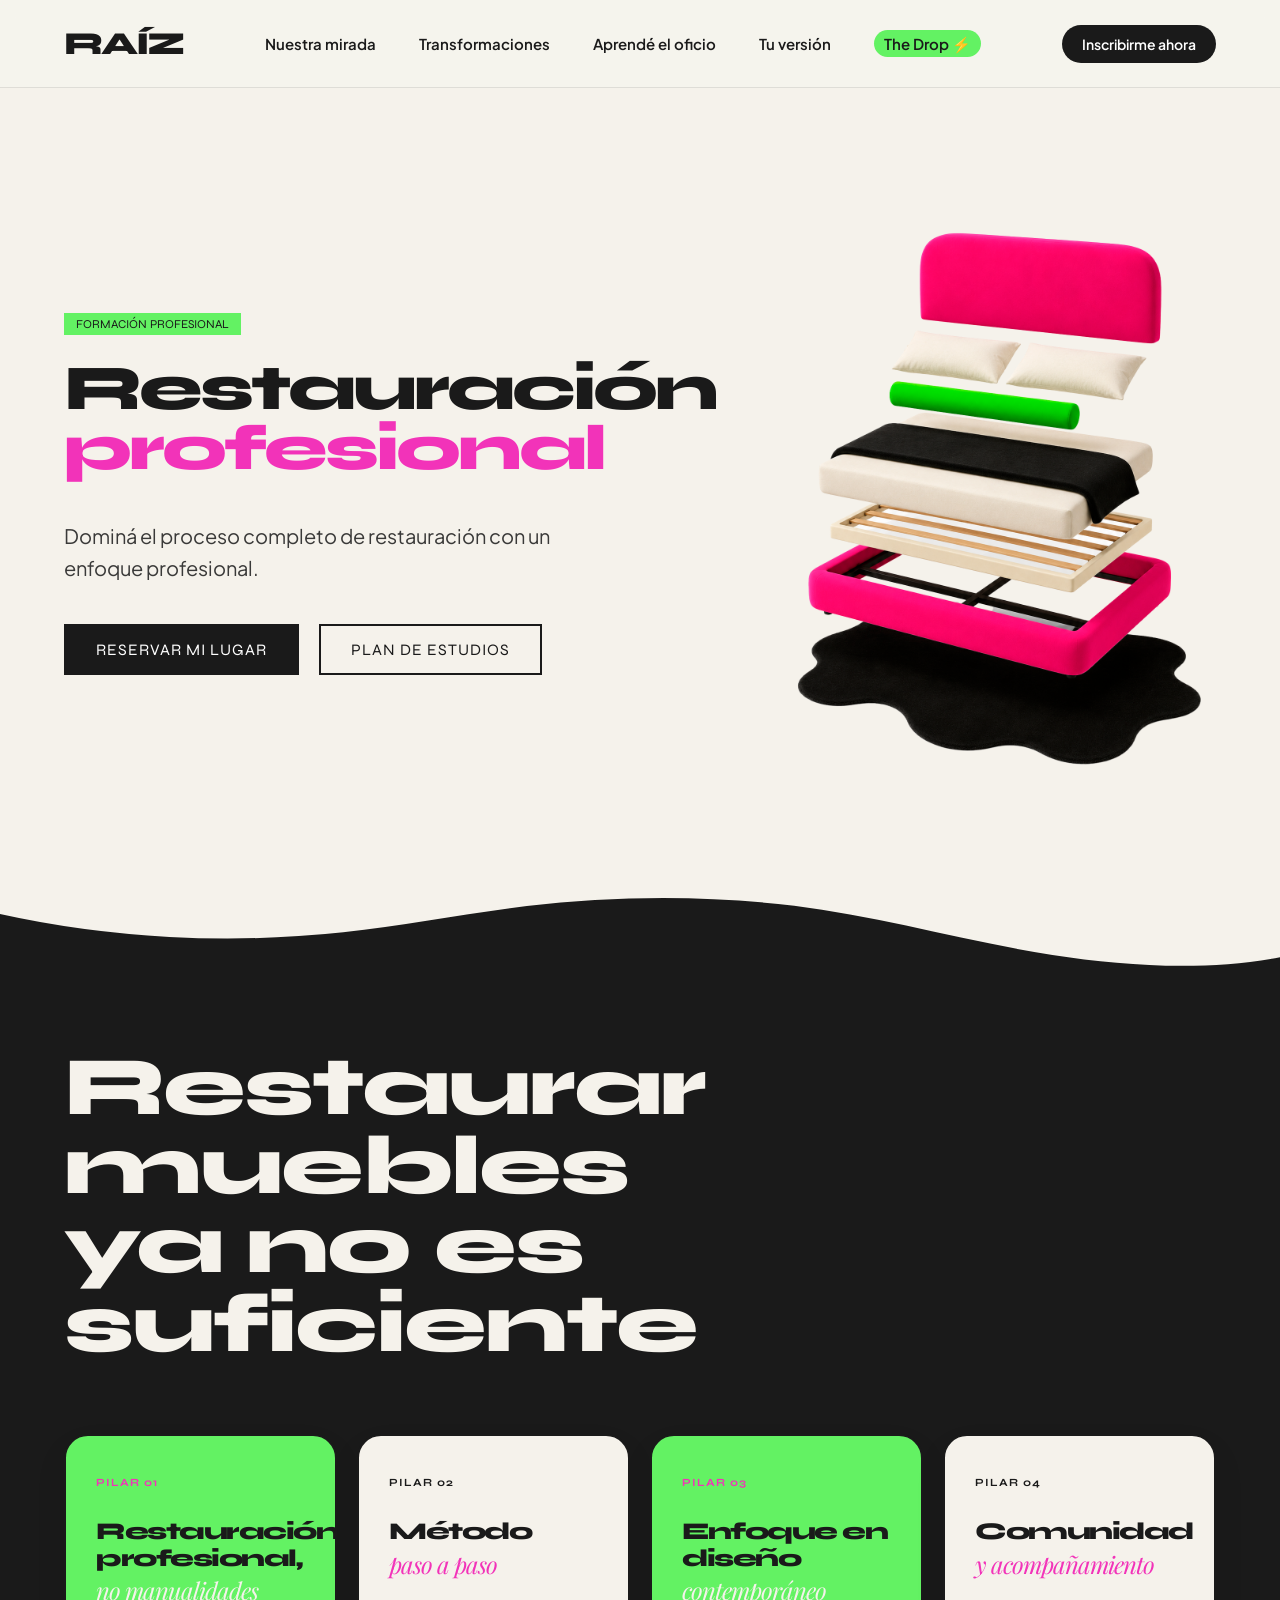
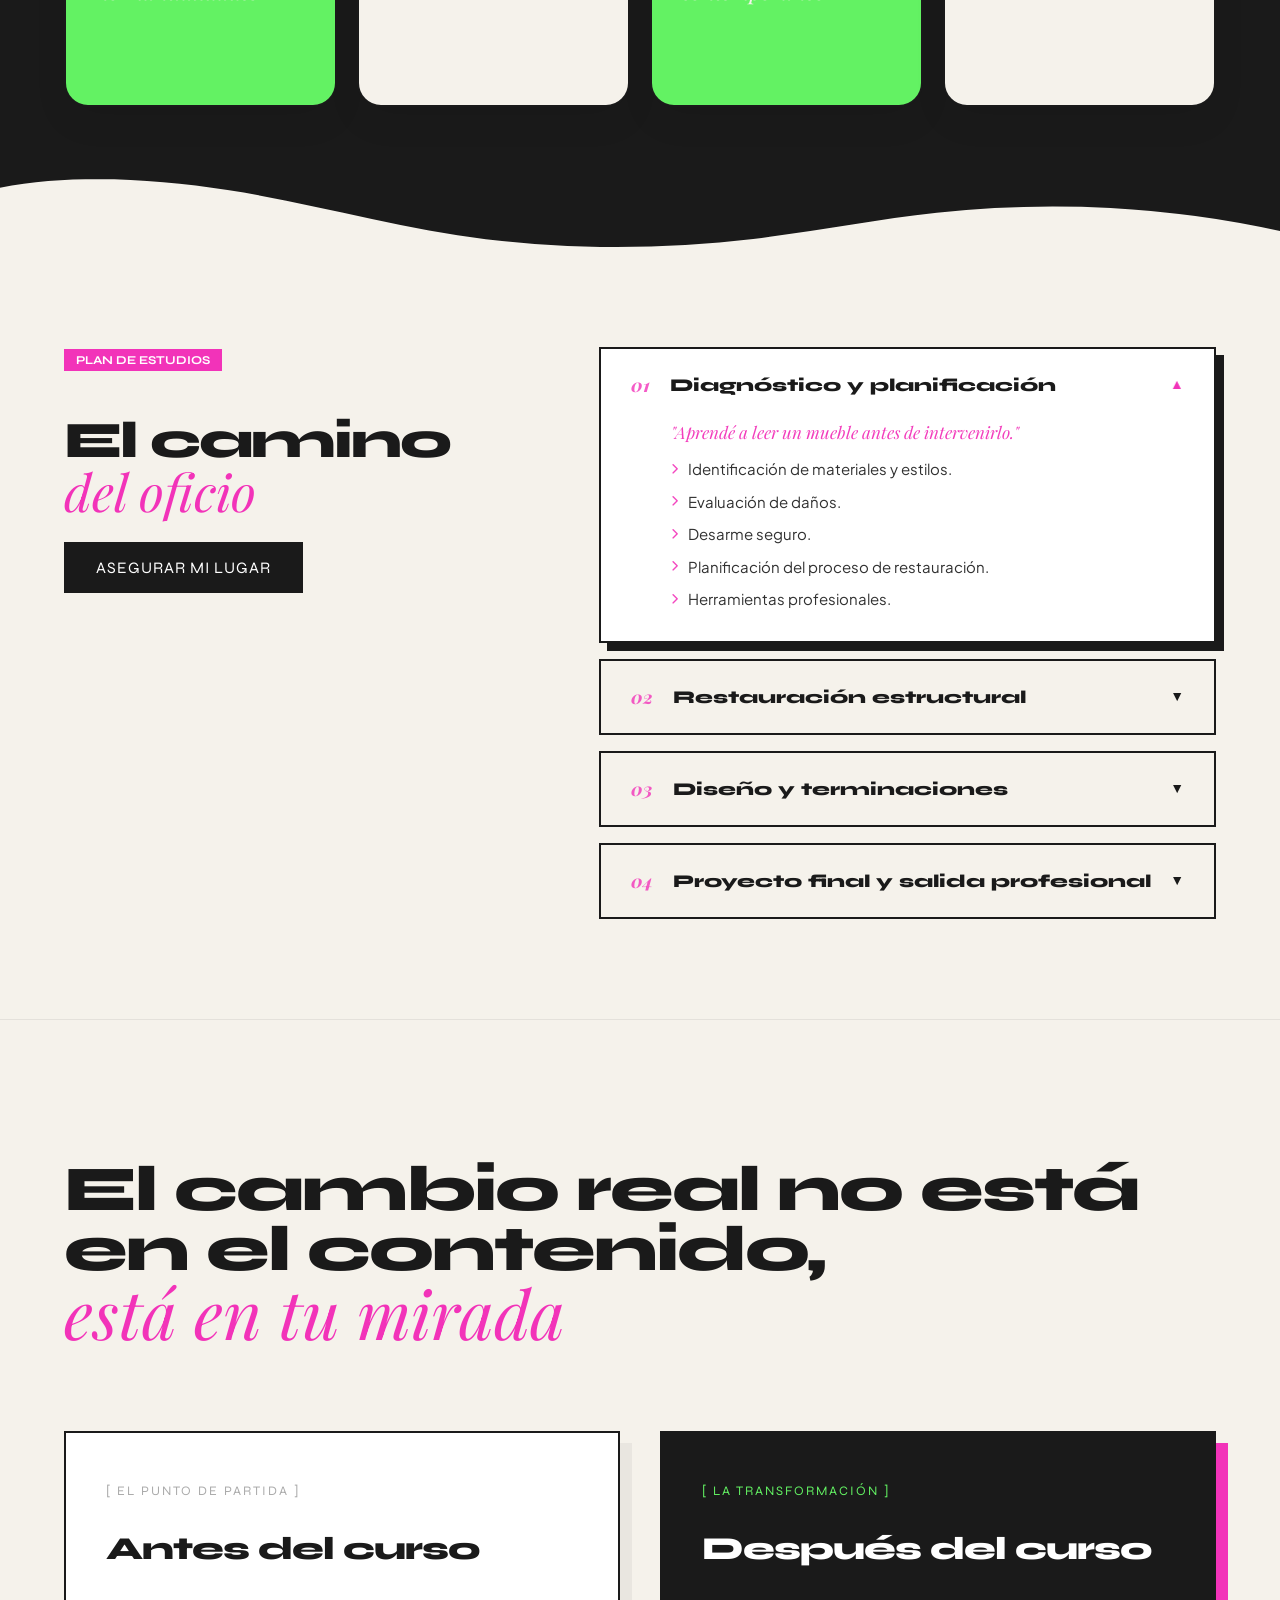
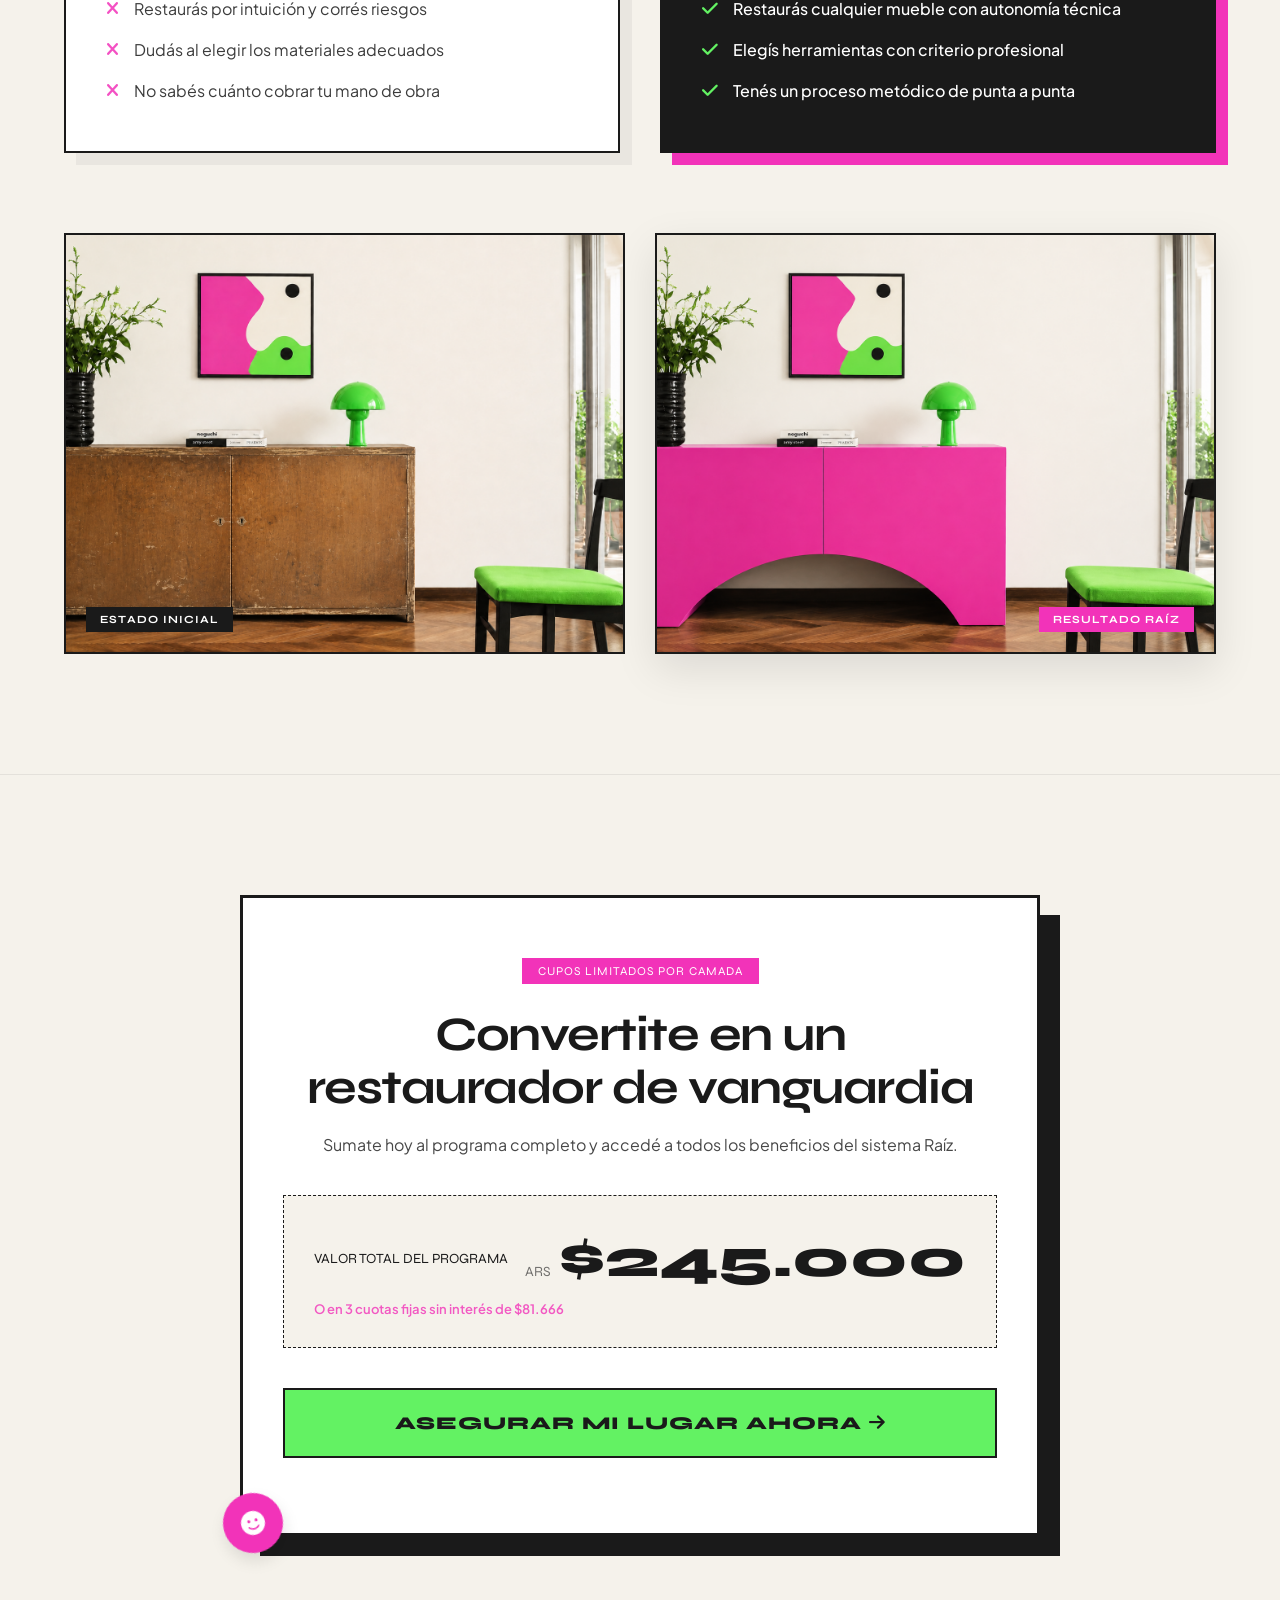
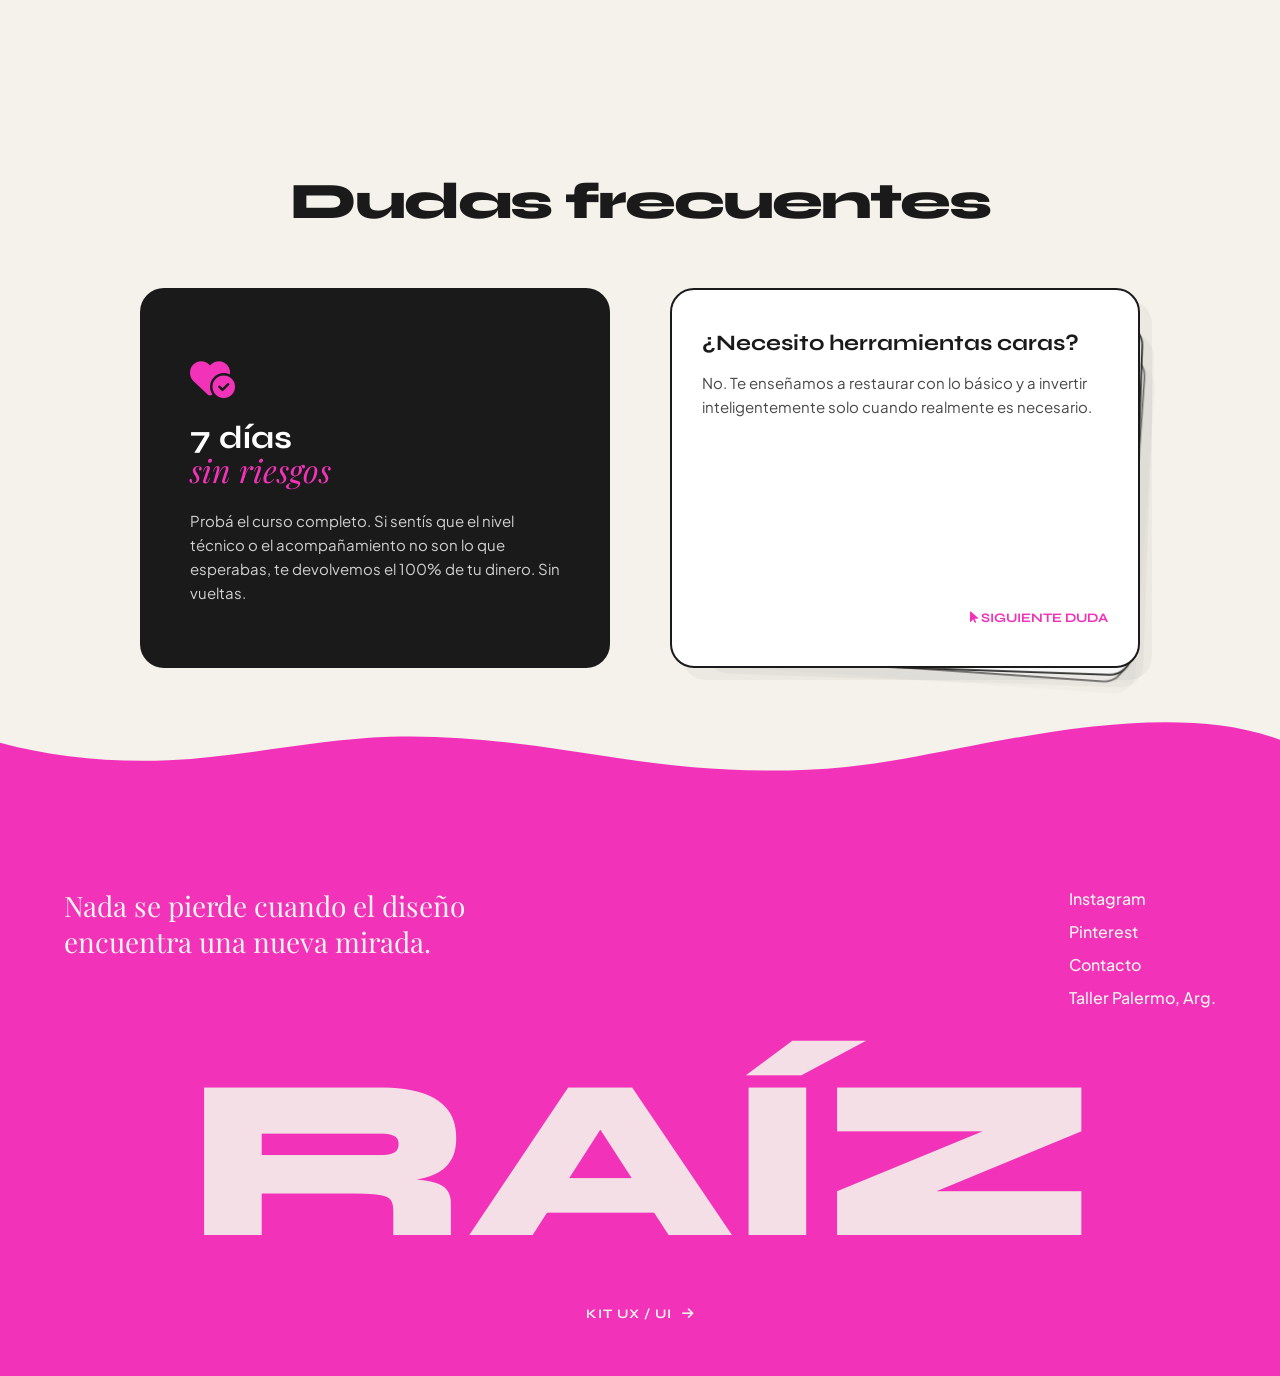
==== commit daaa5945: "Entrega!!" ====
--- a/curso-detalle.html
+++ b/curso-detalle.html
@@ -15,6 +15,11 @@
     <!-- NAV REUTILIZADA -->
     <header class="main-header">
         <div class="logo">RAÍZ</div>
+        
+        <button class="menu-toggle" aria-label="Abrir menú">
+            <i class="fa-solid fa-bars"></i>
+        </button>
+
         <nav class="nav-links">
             <a href="index.html#Nuestra mirada">Nuestra mirada</a>
             <a href="index.html#transformacion">Transformaciones</a>
@@ -34,7 +39,7 @@
                     <h1 class="hero-title">
                         Restauración <span class="highlight-text">profesional</span><br>
                     </h1>
-                    <p class="course-hero-lead" style="font-size: 20px; opacity: 0.85; line-height: 1.6; margin-bottom: 40px; max-width: 550px;">
+                    <p class="course-hero-lead hide-on-mobile" style="font-size: 20px; opacity: 0.85; line-height: 1.6; margin-bottom: 40px; max-width: 550px;">
                         Dominá el proceso completo de restauración con un enfoque profesional.
                     </p>
                     <div class="hero-actions">
@@ -159,7 +164,7 @@
                     </h2>
                     
                     </p>
-                    <a href="#inscripcion-directa" class="btn-solid">Asegurar mi lugar</a>
+                    <a href="#inscripcion-directa" class="btn-solid hide-on-mobile">Asegurar mi lugar</a>
                 </div>
 
                 <!-- Bloque Interactivo Derecho (Contenedor Dinámico) -->
@@ -256,6 +261,9 @@
                             </ul>
                         </div>
                     </details>
+
+                    <!-- Botón exclusivo para Mobile (debajo del acordeón) -->
+                    <a href="#inscripcion-directa" class="btn-solid show-on-mobile" style="text-align: center; margin-top: 15px; width: 100%;">Asegurar mi lugar</a>
 
                 </div>
             </div>
@@ -294,7 +302,7 @@
                 <!-- Encabezado Emocional/Editorial -->
                 <div style="margin-bottom: 80px; width: 100%;">
                   
-                    <h2 style="font-family: var(--font-heading-heavy); font-size: clamp(38px, 5vw, 64px); font-weight: 800; line-height: 0.95; letter-spacing: -2px; margin: 20px 0; color: var(--color-oscuro-editorial); text-transform: lowercase;">
+                    <h2 style="font-family: var(--font-heading-heavy); font-size: clamp(38px, 5vw, 64px); font-weight: 800; line-height: 0.95; letter-spacing: -2px; margin: 20px 0; color: var(--color-oscuro-editorial);">
                         El cambio real no está en el contenido, <br><span class="serif-italic" style="color: var(--color-magenta); font-weight: 400; font-size: 1.05em;">está en tu mirada</span>
                     </h2>
                     <p style="font-family: var(--font-body); font-size: 18px; line-height: 1.6; color: var(--color-oscuro-editorial); opacity: 0.85;">
@@ -304,43 +312,72 @@
                 <!-- Bloque de Contraste: El viaje del alumno -->
                 <div class="transform-journey-grid" style="display: grid; grid-template-columns: 1fr 1fr; gap: 40px; margin-bottom: 80px;">
                     
-                    <!-- Tarjeta del Antes: Bloque Rígido Editorial -->
-                    <div style="background-color: #fff; border: 2px solid var(--color-oscuro-editorial); padding: 50px 40px; box-shadow: 12px 12px 0px rgba(26,26,26,0.05);">
-                        <span style="font-family: var(--font-heading-heavy); text-transform: uppercase; font-size: 13px; letter-spacing: 2px; color: #aaa; display: block; margin-bottom: 30px;">[ el punto de partida ]</span>
-                        <h3 style="font-family: var(--font-heading-heavy); font-size: 32px; font-weight: 800; letter-spacing: -1px; margin-bottom: 30px; color: var(--color-oscuro-editorial);">Antes del curso</h3>
-                        
-                        <ul style="list-style: none; display: flex; flex-direction: column; gap: 20px; padding: 0;">
-                            <li style="font-family: var(--font-body); font-size: 16px; display: flex; align-items: center; gap: 15px; opacity: 0.85;">
-                                <i class="fa-solid fa-xmark" style="color: var(--color-magenta); font-size: 18px;"></i> Restaurás por intuición y corrés riesgos
-                            </li>
-                            <li style="font-family: var(--font-body); font-size: 16px; display: flex; align-items: center; gap: 15px; opacity: 0.85;">
-                                <i class="fa-solid fa-xmark" style="color: var(--color-magenta); font-size: 18px;"></i> Dudás al elegir los materiales adecuados
-                            </li>
-                            <li style="font-family: var(--font-body); font-size: 16px; display: flex; align-items: center; gap: 15px; opacity: 0.85;">
-                                <i class="fa-solid fa-xmark" style="color: var(--color-magenta); font-size: 18px;"></i> No sabés cuánto cobrar tu mano de obra
-                            </li>
-                        </ul>
-                    </div>
-
-                    <!-- Tarjeta del Después: Shock de Color / Bloque Activo -->
-                    <div style="background-color: var(--color-oscuro-editorial); border: 2px solid var(--color-oscuro-editorial); padding: 50px 40px; color: #fff; box-shadow: 12px 12px 0px var(--color-magenta); position: relative;">
-                        <span style="font-family: var(--font-heading-heavy); text-transform: uppercase; font-size: 13px; letter-spacing: 2px; color: var(--color-lima-suave); display: block; margin-bottom: 30px;">[ la transformación ]</span>
-                        <h3 style="font-family: var(--font-heading-heavy); font-size: 32px; font-weight: 800; letter-spacing: -1px; margin-bottom: 30px; color: #fff;">Después del curso</h3>
-                        
-                        <ul style="list-style: none; display: flex; flex-direction: column; gap: 20px; padding: 0;">
-                            <li style="font-family: var(--font-body); font-size: 16px; display: flex; align-items: center; gap: 15px; font-weight: 500;">
-                                <i class="fa-solid fa-check" style="color: var(--color-lima-suave); font-size: 18px;"></i> Restaurás cualquier mueble con autonomía técnica
-                            </li>
-                            <li style="font-family: var(--font-body); font-size: 16px; display: flex; align-items: center; gap: 15px; font-weight: 500;">
-                                <i class="fa-solid fa-check" style="color: var(--color-lima-suave); font-size: 18px;"></i> Elegís herramientas y químicos con criterio profesional
-                            </li>
-                            <li style="font-family: var(--font-body); font-size: 16px; display: flex; align-items: center; gap: 15px; font-weight: 500;">
-                                <i class="fa-solid fa-check" style="color: var(--color-lima-suave); font-size: 18px;"></i> Tenés un proceso metódico y milimétrico de punta a punta
-                            </li>
-                            <li style="font-family: var(--font-body); font-size: 16px; display: flex; align-items: center; gap: 15px; font-weight: 500;">
-                                <i class="fa-solid fa-check" style="color: var(--color-lima-suave); font-size: 18px;"></i> Podés empezar un emprendimiento sustentable y premium
-                            </li>
-                        </ul>
+                    <!-- Tarjeta del Antes (Con reverso en móvil) -->
+                    <div class="flip-card" onclick="if(window.innerWidth <= 868) this.classList.toggle('is-flipped')">
+                        <div class="flip-card-inner">
+                            
+                            <!-- Cara de Frente (El texto) -->
+                            <div class="flip-card-front" style="background-color: #fff; border: 2px solid var(--color-oscuro-editorial); padding: 50px 40px; box-shadow: 12px 12px 0px rgba(26,26,26,0.05); height: 100%;">
+                                <span style="font-family: var(--font-heading-heavy); text-transform: uppercase; font-size: 13px; letter-spacing: 2px; color: #aaa; display: block; margin-bottom: 30px;">[ el punto de partida ]</span>
+                                <h3 style="font-family: var(--font-heading-heavy); font-size: 32px; font-weight: 800; letter-spacing: -1px; margin-bottom: 30px; color: var(--color-oscuro-editorial);">Antes del curso</h3>
+                                
+                                <ul style="list-style: none; display: flex; flex-direction: column; gap: 20px; padding: 0;">
+                                    <li style="font-family: var(--font-body); font-size: 16px; display: flex; align-items: center; gap: 15px; opacity: 0.85;">
+                                        <i class="fa-solid fa-xmark" style="color: var(--color-magenta); font-size: 18px;"></i> Restaurás por intuición y corrés riesgos
+                                    </li>
+                                    <li style="font-family: var(--font-body); font-size: 16px; display: flex; align-items: center; gap: 15px; opacity: 0.85;">
+                                        <i class="fa-solid fa-xmark" style="color: var(--color-magenta); font-size: 18px;"></i> Dudás al elegir los materiales adecuados
+                                    </li>
+                                    <li style="font-family: var(--font-body); font-size: 16px; display: flex; align-items: center; gap: 15px; opacity: 0.85;">
+                                        <i class="fa-solid fa-xmark" style="color: var(--color-magenta); font-size: 18px;"></i> No sabés cuánto cobrar tu mano de obra
+                                    </li>
+                                </ul>
+                                <div class="show-on-mobile" style="margin-top: auto; padding-top: 20px; text-align: right; color: var(--color-magenta); font-size: 12px; font-weight: 700; text-transform: uppercase;">
+                                    <i class="fa-solid fa-rotate-right"></i> Ver Mueble
+                                </div>
+                            </div>
+                            
+                            <!-- Cara de Atrás (La imagen - visible solo en móvil al girar) -->
+                            <div class="flip-card-back show-on-mobile" style="border: 2px solid var(--color-oscuro-editorial); background-color: rgba(26,26,26,0.03); overflow: hidden; position: relative;">
+                                <img src="imagenes/img2.png" alt="Mueble antes de restaurar" style="width: 100%; height: 100%; object-fit: cover;">
+                                <span style="position: absolute; bottom: 20px; left: 20px; background-color: var(--color-oscuro-editorial); color: #fff; font-family: var(--font-heading-heavy); font-size: 11px; text-transform: uppercase; padding: 6px 14px; font-weight: 700; letter-spacing: 1px;">Estado Inicial</span>
+                            </div>
+
+                        </div>
+                    </div>
+
+                    <!-- Tarjeta del Después (Con reverso en móvil) -->
+                    <div class="flip-card" onclick="if(window.innerWidth <= 868) this.classList.toggle('is-flipped')">
+                        <div class="flip-card-inner">
+
+                            <!-- Cara de Frente (El texto) -->
+                            <div class="flip-card-front" style="background-color: var(--color-oscuro-editorial); border: 2px solid var(--color-oscuro-editorial); padding: 50px 40px; color: #fff; box-shadow: 12px 12px 0px var(--color-magenta); height: 100%;">
+                                <span style="font-family: var(--font-heading-heavy); text-transform: uppercase; font-size: 13px; letter-spacing: 2px; color: var(--color-lima-suave); display: block; margin-bottom: 30px;">[ la transformación ]</span>
+                                <h3 style="font-family: var(--font-heading-heavy); font-size: 32px; font-weight: 800; letter-spacing: -1px; margin-bottom: 30px; color: #fff;">Después del curso</h3>
+                                
+                                <ul style="list-style: none; display: flex; flex-direction: column; gap: 20px; padding: 0;">
+                                    <li style="font-family: var(--font-body); font-size: 16px; display: flex; align-items: center; gap: 15px; font-weight: 500;">
+                                        <i class="fa-solid fa-check" style="color: var(--color-lima-suave); font-size: 18px;"></i> Restaurás cualquier mueble con autonomía técnica
+                                    </li>
+                                    <li style="font-family: var(--font-body); font-size: 16px; display: flex; align-items: center; gap: 15px; font-weight: 500;">
+                                        <i class="fa-solid fa-check" style="color: var(--color-lima-suave); font-size: 18px;"></i> Elegís herramientas con criterio profesional
+                                    </li>
+                                    <li style="font-family: var(--font-body); font-size: 16px; display: flex; align-items: center; gap: 15px; font-weight: 500;">
+                                        <i class="fa-solid fa-check" style="color: var(--color-lima-suave); font-size: 18px;"></i> Tenés un proceso metódico de punta a punta
+                                    </li>
+                                </ul>
+                                <div class="show-on-mobile" style="margin-top: auto; padding-top: 20px; text-align: right; color: var(--color-lima-suave); font-size: 12px; font-weight: 700; text-transform: uppercase;">
+                                    <i class="fa-solid fa-rotate-right"></i> Ver Mueble
+                                </div>
+                            </div>
+                            
+                            <!-- Cara de Atrás (La imagen - visible solo en móvil al girar) -->
+                            <div class="flip-card-back show-on-mobile" style="border: 2px solid var(--color-oscuro-editorial); overflow: hidden; position: relative;">
+                                <img src="imagenes/img1.png" alt="Mueble restaurado resultado final" style="width: 100%; height: 100%; object-fit: cover;">
+                                <span style="position: absolute; bottom: 20px; right: 20px; background-color: var(--color-magenta); color: #fff; font-family: var(--font-heading-heavy); font-size: 11px; text-transform: uppercase; padding: 6px 14px; font-weight: 700; letter-spacing: 1px;">Resultado Raíz</span>
+                            </div>
+
+                        </div>
                     </div>
 
                 </div>
@@ -365,9 +402,67 @@
 
         <!-- Soporte Responsive para la nueva sección -->
         <style>
+            /* ===== FIX DESKTOP: Desactivamos el comportamiento 3D global para que no deje espacio vacío ===== */
+            @media (min-width: 869px) {
+                .transform-journey-grid .flip-card {
+                    aspect-ratio: auto !important; /* Mata la restricción cuadrada que dejaba el hueco gigante */
+                    cursor: default !important;
+                }
+                .transform-journey-grid .flip-card-inner {
+                    transform: none !important;
+                }
+                .transform-journey-grid .flip-card-front {
+                    position: relative !important; /* Evita que flote, haciendo que el texto dicte la altura */
+                    height: 100% !important; /* Mantiene ambas tarjetas equilibradas */
+                    border-radius: 0px !important; /* Devuelve los bordes rectos de tu diseño original */
+                }
+                .transform-journey-grid .flip-card-back {
+                    display: none !important; /* Se asegura de ocultar el reverso en compu */
+                }
+            }
+
+            /* ===== COMPORTAMIENTO MOBILE: Queda intacto, tal cual lo dejamos ===== */
             @media (max-width: 868px) {
-                .transform-journey-grid { grid-template-columns: 1fr !important; gap: 25px !important; }
-                .transform-images-showcase { grid-template-columns: 1fr !important; gap: 20px !important; }
+                /* Transformamos las tarjetas planas en flip-cards interactivas */
+                .transform-journey-grid .flip-card-inner {
+                    position: relative;
+                    width: 100%;
+                    height: 100%;
+                    transition: transform 0.8s cubic-bezier(0.175, 0.885, 0.32, 1.275);
+                    transform-style: preserve-3d;
+                }
+                .transform-journey-grid .flip-card.is-flipped .flip-card-inner {
+                    transform: rotateY(180deg);
+                }
+                .transform-journey-grid .flip-card-front, 
+                .transform-journey-grid .flip-card-back {
+                    -webkit-backface-visibility: hidden;
+                    backface-visibility: hidden;
+                }
+                /* La cara de atrás (las imágenes) arranca dada vuelta */
+                .transform-journey-grid .flip-card-back {
+                    position: absolute;
+                    top: 0;
+                    left: 0;
+                    width: 100%;
+                    height: 100%;
+                    transform: rotateY(180deg);
+                }
+                
+                /* Escondemos la galería estática de fotos porque ahora están adentro de las cards */
+                .transform-images-showcase { 
+                    display: none !important; 
+                }
+                /* Ajuste de grilla para apilar las dos tarjetas interactivas */
+                .transform-journey-grid { 
+                    grid-template-columns: 1fr !important; 
+                    gap: 30px !important; 
+                }
+                .transform-journey-grid .flip-card {
+                    perspective: 1200px;
+                    min-height: 380px; /* Asegura que el contenido entre bien */
+                    cursor: pointer;
+                }
             }
         </style>
 
@@ -400,69 +495,73 @@
         </section>
 
 <!-- SECCIÓN 6: PREGUNTAS FRECUENTES + GARANTÍA (Baja de fricción masiva) -->
-        <section id="confianza-faq" style="padding: 120px 5%; background-color: #F5F2EB;">
-    <div style="max-width: 1000px; margin: 0 auto; display: grid; grid-template-columns: 1fr 1.2fr; gap: 80px; align-items: start;">
-        
-        <div class="garantia-card" style="background-color: var(--color-oscuro-editorial); padding: 50px; border-radius: 24px; position: sticky; top: 140px;">
-            <div style="font-size: 40px; color: var(--color-magenta); margin-bottom: 20px;">
-                <i class="fa-solid fa-heart-circle-check"></i>
-            </div>
-            <h2 style="font-family: var(--font-heading-heavy); font-size: 32px; color: #fff; line-height: 1; margin-bottom: 20px;">7 días<br><span class="serif-italic" style="color: var(--color-magenta);">sin riesgos</span></h2>
-            <p style="font-family: var(--font-body); font-size: 15px; line-height: 1.6; color: #fff; opacity: 0.8;">
-                Probá el curso completo. Si sentís que el nivel técnico o el acompañamiento no son lo que esperabas, te devolvemos el 100% de tu dinero. Sin vueltas.
-            </p>
-        </div>
-
-        <div class="faq-minimal-list">
-            <h3 style="font-family: var(--font-heading-heavy); font-size: clamp(36px, 4vw, 56px); font-weight: 800; line-height: 1; letter-spacing: -2px; margin-bottom: 50px; color: var(--color-oscuro-editorial); text-transform: lowercase;">dudas frecuentes</h3>
+        <section id="confianza-faq" style="padding: 120px 5%; background-color: var(--color-neutro-fondo);">
             
-            <div style="margin-bottom: 30px;">
-                <h4 style="font-family: var(--font-heading-heavy); font-size: 18px; margin-bottom: 8px;">¿Necesito herramientas caras?</h4>
-                <p style="font-family: var(--font-body); font-size: 15px; opacity: 0.8; line-height: 1.6;">No. Te enseñamos a restaurar con lo básico y a invertir inteligentemente solo cuando realmente es necesario.</p>
-            </div>
-
-            <div style="margin-bottom: 30px;">
-                <h4 style="font-family: var(--font-heading-heavy); font-size: 18px; margin-bottom: 8px;">¿Las clases son en vivo?</h4>
-                <p style="font-family: var(--font-body); font-size: 15px; opacity: 0.8; line-height: 1.6;">Todo el contenido está en HD y disponible 24/7. Además, tenés acceso a mentorías grupales de soporte para que nunca estés solo/a.</p>
-            </div>
-
-            <div>
-                <h4 style="font-family: var(--font-heading-heavy); font-size: 18px; margin-bottom: 8px;">¿Tiene certificación profesional?</h4>
-                <p style="font-family: var(--font-body); font-size: 15px; opacity: 0.8; line-height: 1.6;">Sí, al finalizar los módulos y presentar tu proyecto, recibís nuestra certificación avalando tus competencias en el oficio.</p>
-            </div>
-        </div>
-    </div>
-</section>
-
-        <!-- Estilos específicos de refuerzo visual para la Sección 6 -->
-        <style>
-            /* Sincronización del comportamiento de acordeones abiertos para FAQ */
-            #faq-garantia details[open] {
-                background-color: #fff !important;
-                box-shadow: 6px 6px 0px var(--color-oscuro-editorial);
-            }
-            #faq-garantia details[open] summary .faq-icon {
-                transform: rotate(180deg);
-                color: var(--color-magenta);
-            }
-            #faq-garantia details summary:hover {
-                background-color: rgba(26,26,26,0.02);
-            }
-            
-            /* Ajuste responsive para la grilla de FAQ */
-            @media (max-width: 968px) {
-                .faq-grid-container { grid-template-columns: 1fr !important; gap: 40px !important; }
-                .faq-sticky-sidebar { position: static !important; }
-                #faq-garantia details summary { padding: 20px !important; font-size: 16px !important; }
-                #faq-garantia details div { padding: 0 20px 20px 20px !important; }
-            }
-        </style>
+            <!-- Título centrado de la sección -->
+            <div style="text-align: center; margin-bottom: 60px; width: 100%;">
+                <h2 style="font-family: var(--font-heading-heavy); font-size: clamp(36px, 4vw, 56px); font-weight: 800; line-height: 1; letter-spacing: -2px; color: var(--color-oscuro-editorial);">
+                    Dudas frecuentes
+                </h2>
+            </div>
+
+            <!-- Grilla de dos columnas -->
+            <div style="max-width: 1000px; margin: 0 auto; display: grid; grid-template-columns: 1fr 1fr; gap: 60px; align-items: stretch;">
+
+                <!-- IZQUIERDA: Garantía (Exactamente igual a como estaba) -->
+                <div class="garantia-card" style="background-color: var(--color-oscuro-editorial); padding: 50px; border-radius: 24px; display: flex; flex-direction: column; justify-content: center;">
+                    <div style="font-size: 40px; color: var(--color-magenta); margin-bottom: 20px;">
+                        <i class="fa-solid fa-heart-circle-check"></i>
+                    </div>
+                    <h2 style="font-family: var(--font-heading-heavy); font-size: 32px; color: #fff; line-height: 1; margin-bottom: 20px;">7 días<br><span class="serif-italic" style="color: var(--color-magenta);">sin riesgos</span></h2>
+                    <p style="font-family: var(--font-body); font-size: 15px; line-height: 1.6; color: #fff; opacity: 0.8;">
+                        Probá el curso completo. Si sentís que el nivel técnico o el acompañamiento no son lo que esperabas, te devolvemos el 100% de tu dinero. Sin vueltas.
+                    </p>
+                </div>
+
+                <!-- DERECHA: Mazo apilable de Dudas Frecuentes -->
+                <div class="faq-deck-wrapper">
+                    <div id="faqStack" class="faq-stack">
+                        <!-- Carta 1 -->
+                        <div class="faq-card active-top">
+                            <div>
+                                <h4 style="font-family: var(--font-heading-heavy); font-size: 22px; margin-bottom: 15px; color: var(--color-oscuro-editorial);">¿Necesito herramientas caras?</h4>
+                                <p style="font-family: var(--font-body); font-size: 15px; opacity: 0.8; line-height: 1.6; color: var(--color-oscuro-editorial);">No. Te enseñamos a restaurar con lo básico y a invertir inteligentemente solo cuando realmente es necesario.</p>
+                            </div>
+                            <div style="text-align: right; color: var(--color-magenta); font-size: 13px; font-weight: 700; font-family: var(--font-heading-heavy); text-transform: uppercase;"><i class="fa-solid fa-arrow-pointer"></i> Siguiente duda</div>
+                        </div>
+
+                        <!-- Carta 2 -->
+                        <div class="faq-card">
+                            <div>
+                                <h4 style="font-family: var(--font-heading-heavy); font-size: 22px; margin-bottom: 15px; color: var(--color-oscuro-editorial);">¿Las clases son en vivo?</h4>
+                                <p style="font-family: var(--font-body); font-size: 15px; opacity: 0.8; line-height: 1.6; color: var(--color-oscuro-editorial);">Todo el contenido está en HD y disponible 24/7. Además, tenés acceso a mentorías grupales de soporte para que nunca estés solo/a.</p>
+                            </div>
+                            <div style="text-align: right; color: var(--color-magenta); font-size: 13px; font-weight: 700; font-family: var(--font-heading-heavy); text-transform: uppercase;"><i class="fa-solid fa-arrow-pointer"></i> Siguiente duda</div>
+                        </div>
+
+                        <!-- Carta 3 -->
+                        <div class="faq-card">
+                            <div>
+                                <h4 style="font-family: var(--font-heading-heavy); font-size: 22px; margin-bottom: 15px; color: var(--color-oscuro-editorial);">¿Tiene certificación profesional?</h4>
+                                <p style="font-family: var(--font-body); font-size: 15px; opacity: 0.8; line-height: 1.6; color: var(--color-oscuro-editorial);">Sí, al finalizar los módulos y presentar tu proyecto, recibís nuestra certificación avalando tus competencias en el oficio.</p>
+                            </div>
+                            <div style="text-align: right; color: var(--color-magenta); font-size: 13px; font-weight: 700; font-family: var(--font-heading-heavy); text-transform: uppercase;"><i class="fa-solid fa-rotate-right"></i> Volver a empezar</div>
+                        </div>
+                    </div>
+                </div>
+
+            </div>
+        </section>
         
     </main>
 
 
-    <!-- FOOTER REUTILIZADO -->
-<footer class="main-footer">
+    <footer class="main-footer">
+    <div class="custom-shape-divider-footer-top">
+        <svg data-name="Layer 1" xmlns="http://www.w3.org/2000/svg" viewBox="0 0 1200 120" preserveAspectRatio="none">
+            <path d="M0,120V46.29c47.79,22.2,103.59,32.17,158,28,70.36-5.37,136.33-33.31,206.8-37.5C438.64,32.43,512.34,53.67,583,72.05c69.27,18,138.3,24.88,209.4,13.08,36.15-6,69.85-17.84,104.45-29.34C989.49,25,1113-14.29,1200,42.4V120Z" fill="var(--color-magenta)"></path>
+        </svg>
+    </div>
         <div class="footer-top">
             <div class="footer-col">
                 <p class="footer-manifesto">Nada se pierde cuando el diseño encuentra una nueva mirada.</p>
@@ -477,7 +576,14 @@
         <div class="footer-massive-logo">
             <h2>RAÍZ</h2>
         </div>
+<div class="footer-ux-kit">
+    <a href="kit-ux-ui.html" class="btn-kit-link">
+        <span>Kit UX / UI</span>
+        <i class="fa-solid fa-arrow-right"></i>
+    </a>
+</div>
     </footer>
 
+    <script src="js/main.js"></script>
 </body>
 </html>
--- a/css/style.css
+++ b/css/style.css
@@ -804,7 +804,7 @@
     box-shadow: 0 0 0 3px var(--color-oscuro-editorial), 0 0 0 5px var(--color-neutro-fondo);
 }
 .color-circle-btn.btn-magenta.active { box-shadow: 0 0 0 3px var(--color-oscuro-editorial), 0 0 0 5px var(--color-magenta); }
-limited drop.color-circle-btn.btn-lima.active { box-shadow: 0 0 0 3px var(--color-oscuro-editorial), 0 0 0 5px var(--color-lima-suave); }
+.color-circle-btn.btn-lima.active { box-shadow: 0 0 0 3px var(--color-oscuro-editorial), 0 0 0 5px var(--color-lima-suave); }
 .color-circle-btn.btn-oscuro.active { box-shadow: 0 0 0 3px var(--color-oscuro-editorial), 0 0 0 5px rgba(255,255,255,0.8); }
 
 /* Columna Derecha: Contenedor del Marco de Imagen */
@@ -885,7 +885,6 @@
     font-weight: 800;
     line-height: 0.95;
     letter-spacing: -2px;
-    text-transform: lowercase; /* Identidad Truus */
     color: var(--color-oscuro-editorial);
     margin-bottom: 20px;
 }
@@ -1053,8 +1052,9 @@
 .footer-massive-logo h2 {
     font-family: var(--font-heading-heavy);
     font-size: clamp(60px, 18vw, 260px);
+font-weight: 800;
     line-height: 0.8;
-    letter-spacing: -10px;
+    letter-spacing: -5px;
     text-align: center;
     margin: 0;
     opacity: 0.9;
@@ -1064,9 +1064,25 @@
 /* ==========================================================================
    RESPONSIVE DESIGN (MOBILE OPTIMIZATION)
    ========================================================================== */
+.show-on-mobile {
+    display: none !important; /* Oculta elementos exclusivos de celular en Desktop */
+}
+
 @media (max-width: 968px) {
+    .hide-on-mobile {
+        display: none !important; /* Oculta elementos marcados solo en celular */
+    }
+    .show-on-mobile {
+        display: block !important; /* Muestra el botón de abajo solo en celulares */
+    }
     .hero-container { grid-template-columns: 1fr; gap: 40px; }
-    .hero-img { height: 350px; }
+    .hero-img { 
+        height: 350px; 
+        box-shadow: none; /* Elimina el reborde oscuro */
+    }
+    .star-sticker { 
+        display: none; /* Oculta la estrella que gira */
+    }
     .story-grid { grid-template-columns: 1fr; }
     .story-gallery { flex-direction: column; align-items: center; gap: 60px; }
     .workshop-grid { grid-template-columns: 1fr; }
@@ -1084,17 +1100,17 @@
 .truus-layout-container {
     max-width: 1400px;
     margin: 0 auto;
-    padding: 80px 5% 40px 5%; /* Menos padding inferior */
+    padding: 40px 5% 20px 5%; /* Reducimos padding general para achicar aire */
     display: flex;
     flex-direction: column;
-    gap: 60px; /* Reducido de 120px a 60px para que se integre con las cards */
+    gap: 30px; /* Aire mínimo entre título y cards en desktop */
 }
 
 /* Fondo oscuro real para toda la sección */
 #nuestra-mirada {
-    position: relative; /* ¡Clave para que las ondas se queden adentro de la sección! */
+    position: relative; 
     background-color: var(--color-oscuro-editorial);
-    padding: 100px 0 140px 0; /* Espacio extra abajo para que la curva respire */
+    padding: 110px 0 120px 0; /* Reducimos drásticamente el aire superior e inferior (onda) */
     width: 100%;
     z-index: 5;
 }
@@ -1106,8 +1122,7 @@
     font-weight: 800;
     line-height: 0.95; 
     letter-spacing: -2px; 
-    color: var(--color-neutro-fondo); 
-    text-transform: lowercase;
+    color: var(--color-neutro-fondo);
 }
 
 /* Reducimos un poco el espaciado de la cursiva serif y aseguramos color crema */
@@ -1120,13 +1135,13 @@
     padding-top: 5px;
     color: var(--color-neutro-fondo); /* Asegura que la cursiva también sea crema */
 }
-}
 
 /* Contenedor Orgánico de las Cards (Imagen 2) */
 .story-cards-organic-wrap {
     position: relative;
     width: 100%;
-    min-height: 750px;
+    min-height: auto; /* Sacamos el alto fijo que generaba el vacío enorme abajo en desktop */
+    padding: 20px 0;
     display: flex;
     justify-content: center;
     align-items: center;
@@ -1347,9 +1362,17 @@
 }
 .price-tag-big .val {
     font-family: var(--font-heading-heavy);
-    font-size: clamp(38px, 5vw, 54px);
+    font-size: clamp(38px, 5vw, 54px); /* Dejamos el comportamiento original intacto para compu */
     font-weight: 800;
     color: var(--color-oscuro-editorial);
+}
+
+/* Regla exclusiva para que el precio se achique y no desborde SOLO en celulares */
+@media (max-width: 768px) {
+    .price-tag-big .val {
+        font-size: clamp(20px, 6.5vw, 30px); /* Un poco más chico para asegurar que entre */
+        white-space: nowrap; /* Obligamos a que el número NUNCA se parta en dos renglones */
+    }
 }
 .installments-hint {
     margin: 10px 0 0 0 !important;
@@ -1414,19 +1437,28 @@
 
 /* Responsive total: Si pasa a móviles se reordena de forma segura */
 @media (max-width: 968px) {
+    #nuestra-mirada {
+        padding: 90px 0 100px 0; /* Mantenemos el aire súper ajustado también en mobile */
+    }
+    .truus-layout-container {
+        gap: 30px; 
+        padding-top: 20px;
+    }
+    .story-cards-organic-wrap {
+        min-height: auto;
+        padding: 0;
+    }
     .story-cards-free-flow {
         grid-template-columns: 1fr;
-        gap: 40px;
+        gap: 20px;
     }
     .truus-card-1, .truus-card-2, .truus-card-3 {
         transform: none !important;
     }
     .section-title-truus {
-        font-size: 55px;
-        letter-spacing: -2px;
-    }
-    .truus-layout-container {
-        gap: 60px;
+        font-size: clamp(32px, 8vw, 42px); /* Se adapta fluido al ancho de la pantalla como el resto de los H2 */
+        letter-spacing: -1.5px; /* Suavizamos el interletraje para que respire mejor */
+        padding: 0 10px; /* Un toquecito de margen extra interno por las dudas */
     }
 }
 /* ==========================================================================
@@ -1974,12 +2006,14 @@
     }
 
     /* Estilos para las flechas que tocaremos con JS */
-    .slider-arrows {
-        display: flex;
-        justify-content: center;
-        gap: 20px;
-        margin-top: 20px;
-    }
+.slider-arrows {
+    display: flex;
+    justify-content: center;
+    gap: 20px;
+    margin-top: 0px; /* Elimina el margen para pegar las flechas al carrusel */
+    position: relative;
+    z-index: 20;
+}
 
     .arrow-btn {
         background-color: transparent;
@@ -2077,16 +2111,34 @@
     cursor: pointer;
 }
 
+/* Animación sutil para insinuar que las cartas tienen volumen 3D */
+@keyframes flip-hint {
+    0%, 100% { transform: rotateY(0deg); }
+    5%, 15% { transform: rotateY(15deg); } /* Se asoma un poquito */
+    10%, 20% { transform: rotateY(-5deg); }
+    25% { transform: rotateY(0deg); }
+}
+
 .flip-card-inner {
     position: relative;
     width: 100%;
     height: 100%;
     transition: transform 0.8s cubic-bezier(0.175, 0.885, 0.32, 1.275); /* Curva de rebote sutil */
     transform-style: preserve-3d;
-}
-
-/* Al hacer click, el HTML le suma la clase .is-flipped y esto la da vuelta */
-.flip-card.is-flipped .flip-card-inner {
+    /* Ejecuta el temblor cada 6 segundos de forma infinita */
+    animation: flip-hint 6s infinite ease-in-out;
+}
+
+/* Efecto "Peek" (Asomar): Cuando pasan el mouse, la carta se inclina invitando al click */
+.flip-card:hover .flip-card-inner {
+    animation: none; /* Frenamos la animación automática */
+    transform: rotateY(18deg); /* Inclinamos la carta hacia el usuario */
+}
+
+/* Al hacer click, el HTML le suma la clase .is-flipped y esto la da vuelta por completo */
+.flip-card.is-flipped .flip-card-inner,
+.flip-card.is-flipped:hover .flip-card-inner {
+    animation: none; /* Frenamos cualquier otra animación */
     transform: rotateY(180deg);
 }
 
@@ -2176,4 +2228,56 @@
         position: relative; 
         z-index: 50; /* CLAVE 2: Evita que la onda inferior bloquee el click invisiblemente */
     }
+}
+/* ==========================================================================
+   MAZO APILABLE DE DUDAS FRECUENTES (SECCIÓN CURSO)
+   ========================================================================== */
+.faq-deck-wrapper {
+    position: relative;
+    width: 100%;
+    height: 100%;
+    min-height: 380px; /* Asegura un alto mínimo para que no colapse */
+    perspective: 1200px;
+}
+
+.faq-stack {
+    position: relative;
+    width: 100%;
+    height: 100%;
+    transform-style: preserve-3d;
+}
+
+.faq-card {
+    position: absolute;
+    width: 100%;
+    height: 100%;
+    background-color: #fff;
+    border-radius: 24px;
+    border: 2px solid var(--color-oscuro-editorial);
+    padding: 40px 30px;
+    display: flex;
+    flex-direction: column;
+    justify-content: space-between; /* Arriba el texto, abajo la flecha */
+    cursor: pointer;
+    box-shadow: 12px 12px 0px rgba(26,26,26,0.04);
+    transition: transform 0.6s cubic-bezier(0.25, 1, 0.3, 1), opacity 0.6s ease, z-index 0.6s step-end;
+    will-change: transform, opacity;
+    user-select: none;
+}
+
+/* Interacción micro-UI para que incite al click */
+.faq-card.active-top:hover {
+    transform: translate3d(0, -5px, 0) rotate(0deg) scale(1.02) !important;
+    box-shadow: 15px 15px 0px rgba(26,26,26,0.08);
+}
+
+/* Soporte responsive */
+@media (max-width: 968px) {
+    #confianza-faq > div {
+        grid-template-columns: 1fr !important;
+        gap: 40px !important;
+    }
+    .faq-deck-wrapper {
+        min-height: 320px;
+    }
 }
